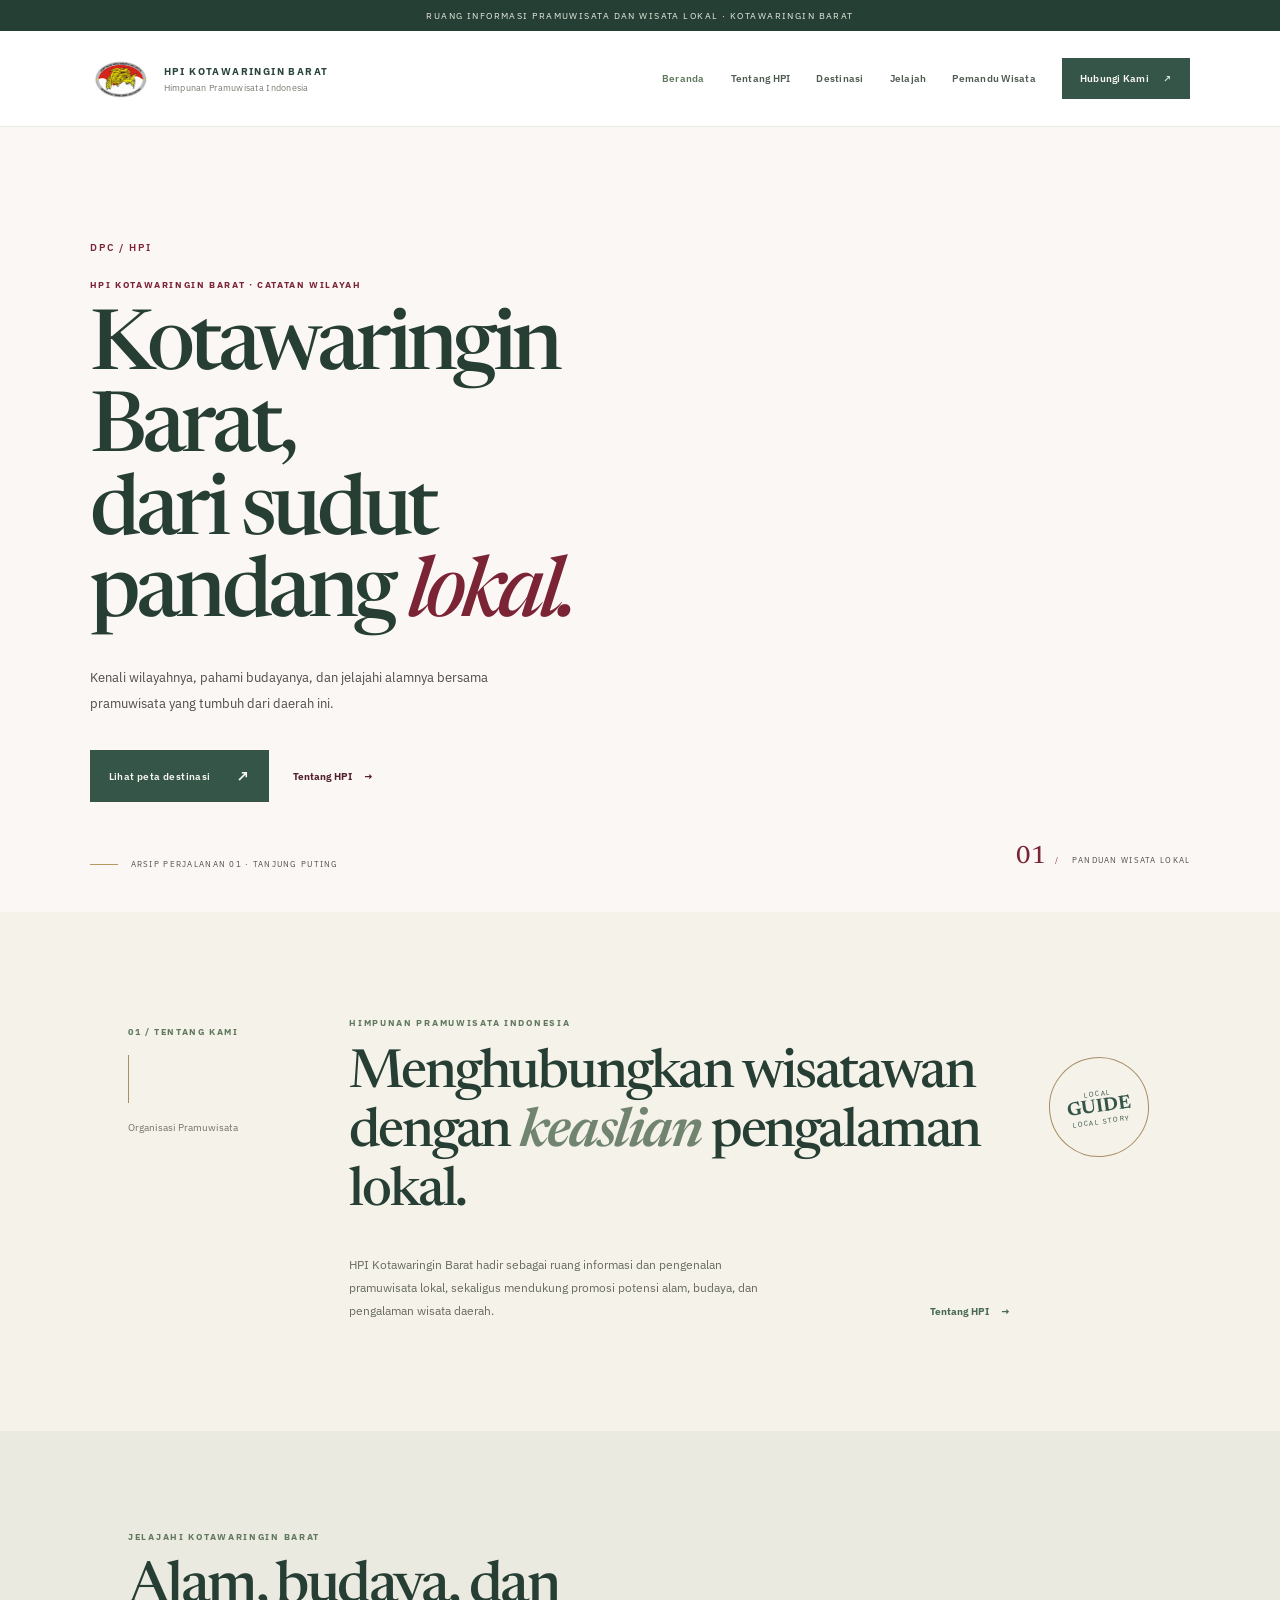
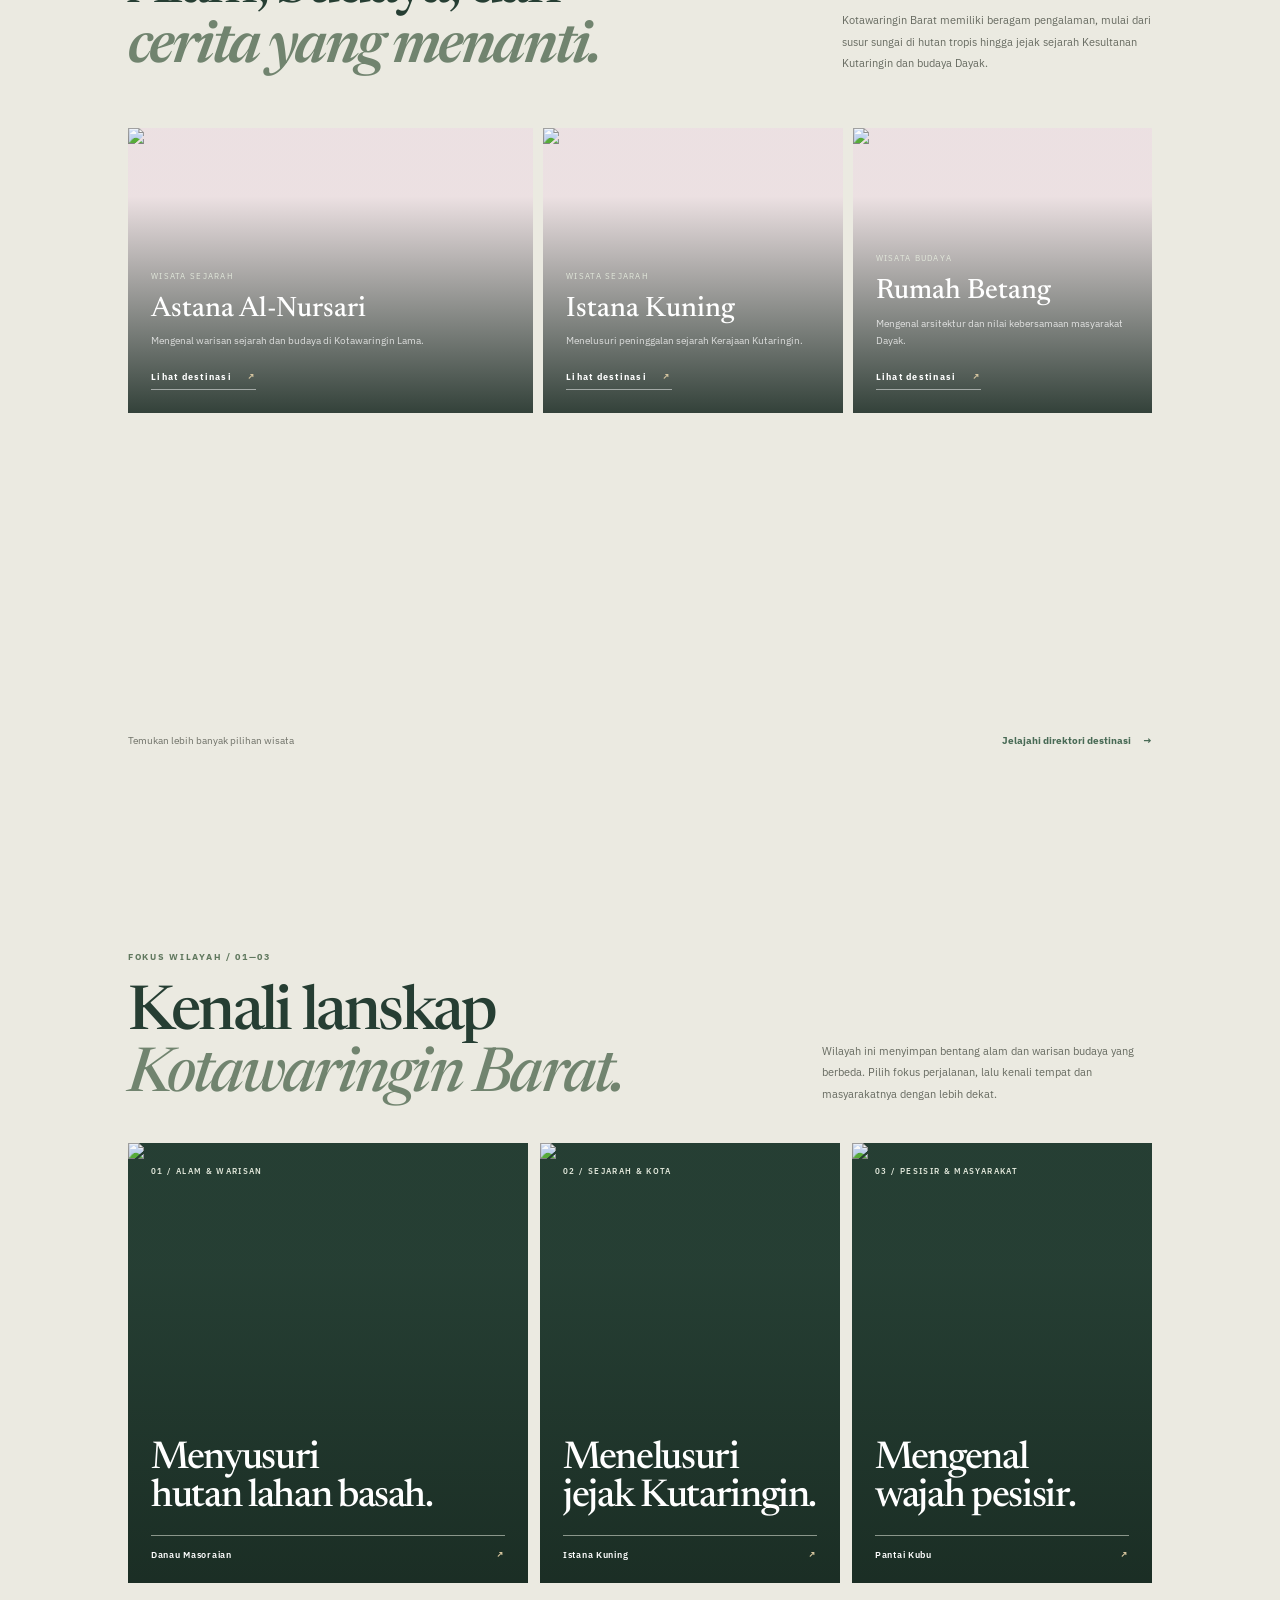
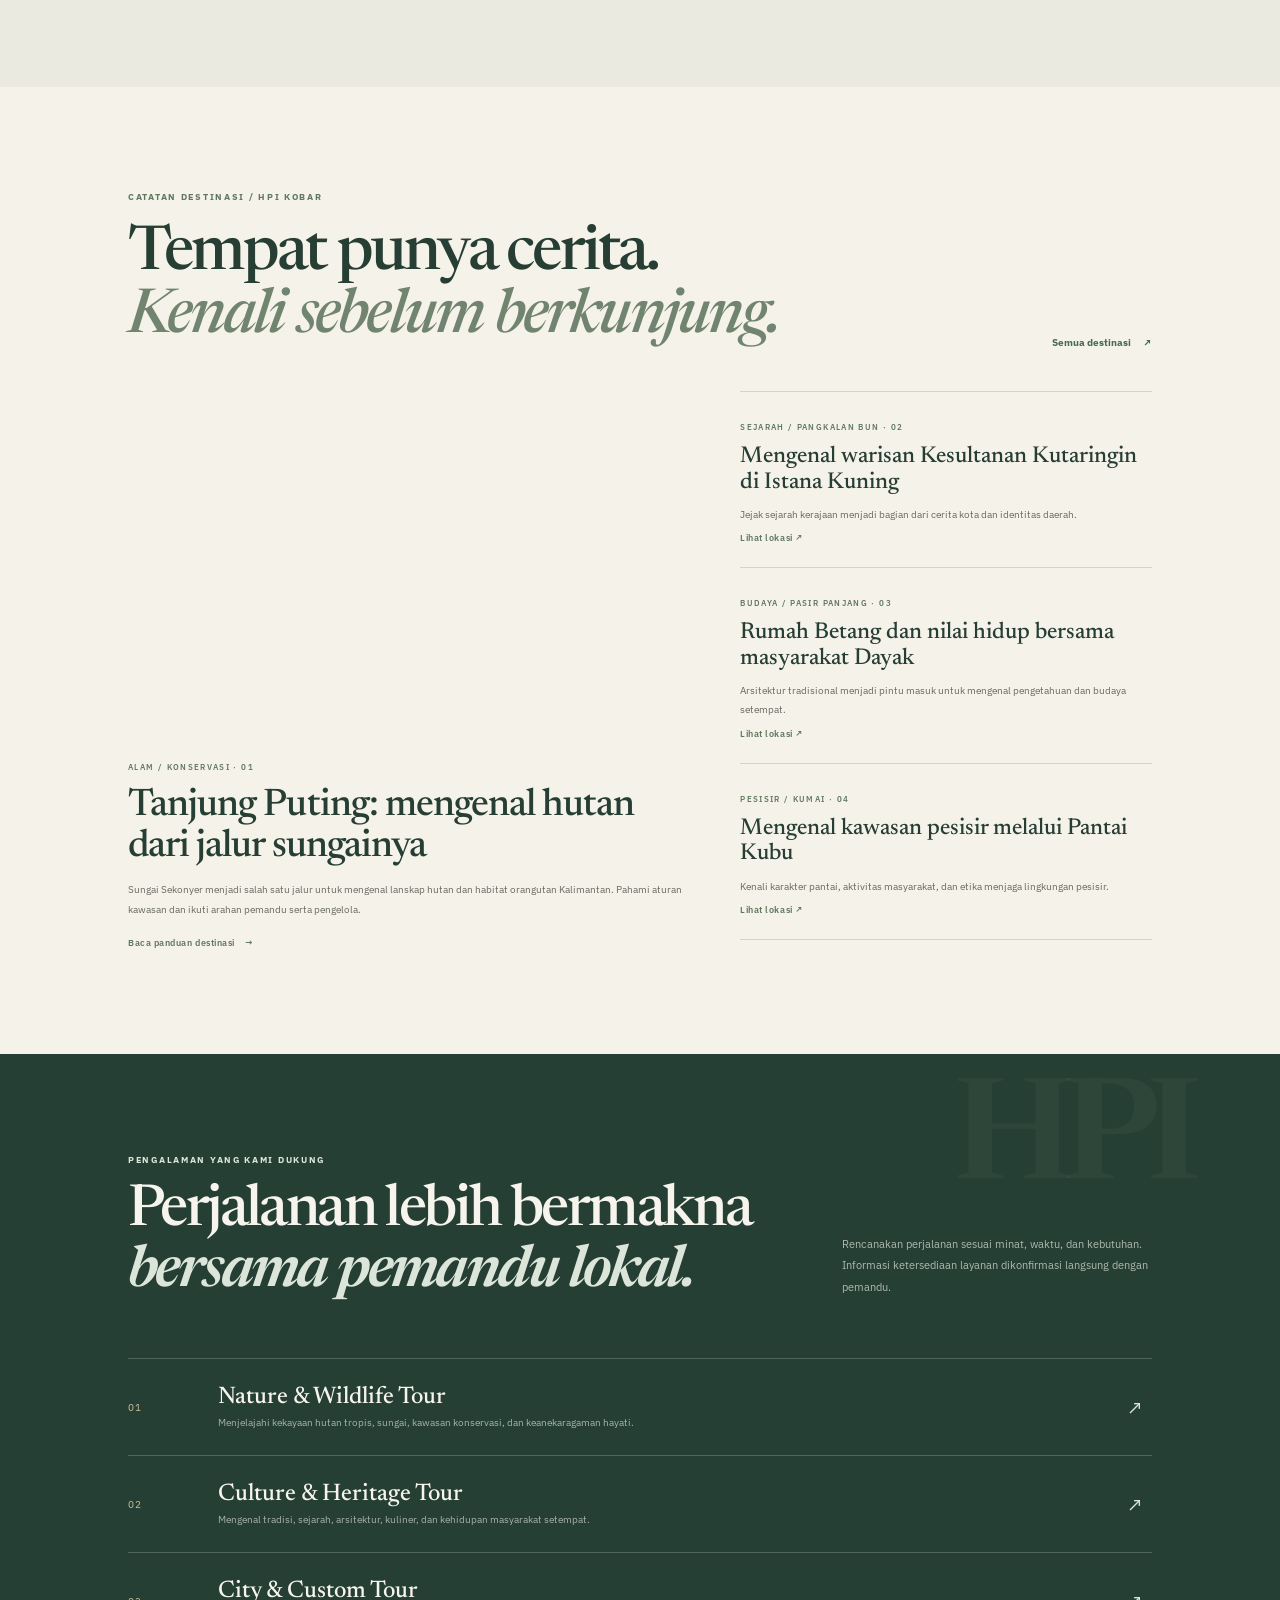
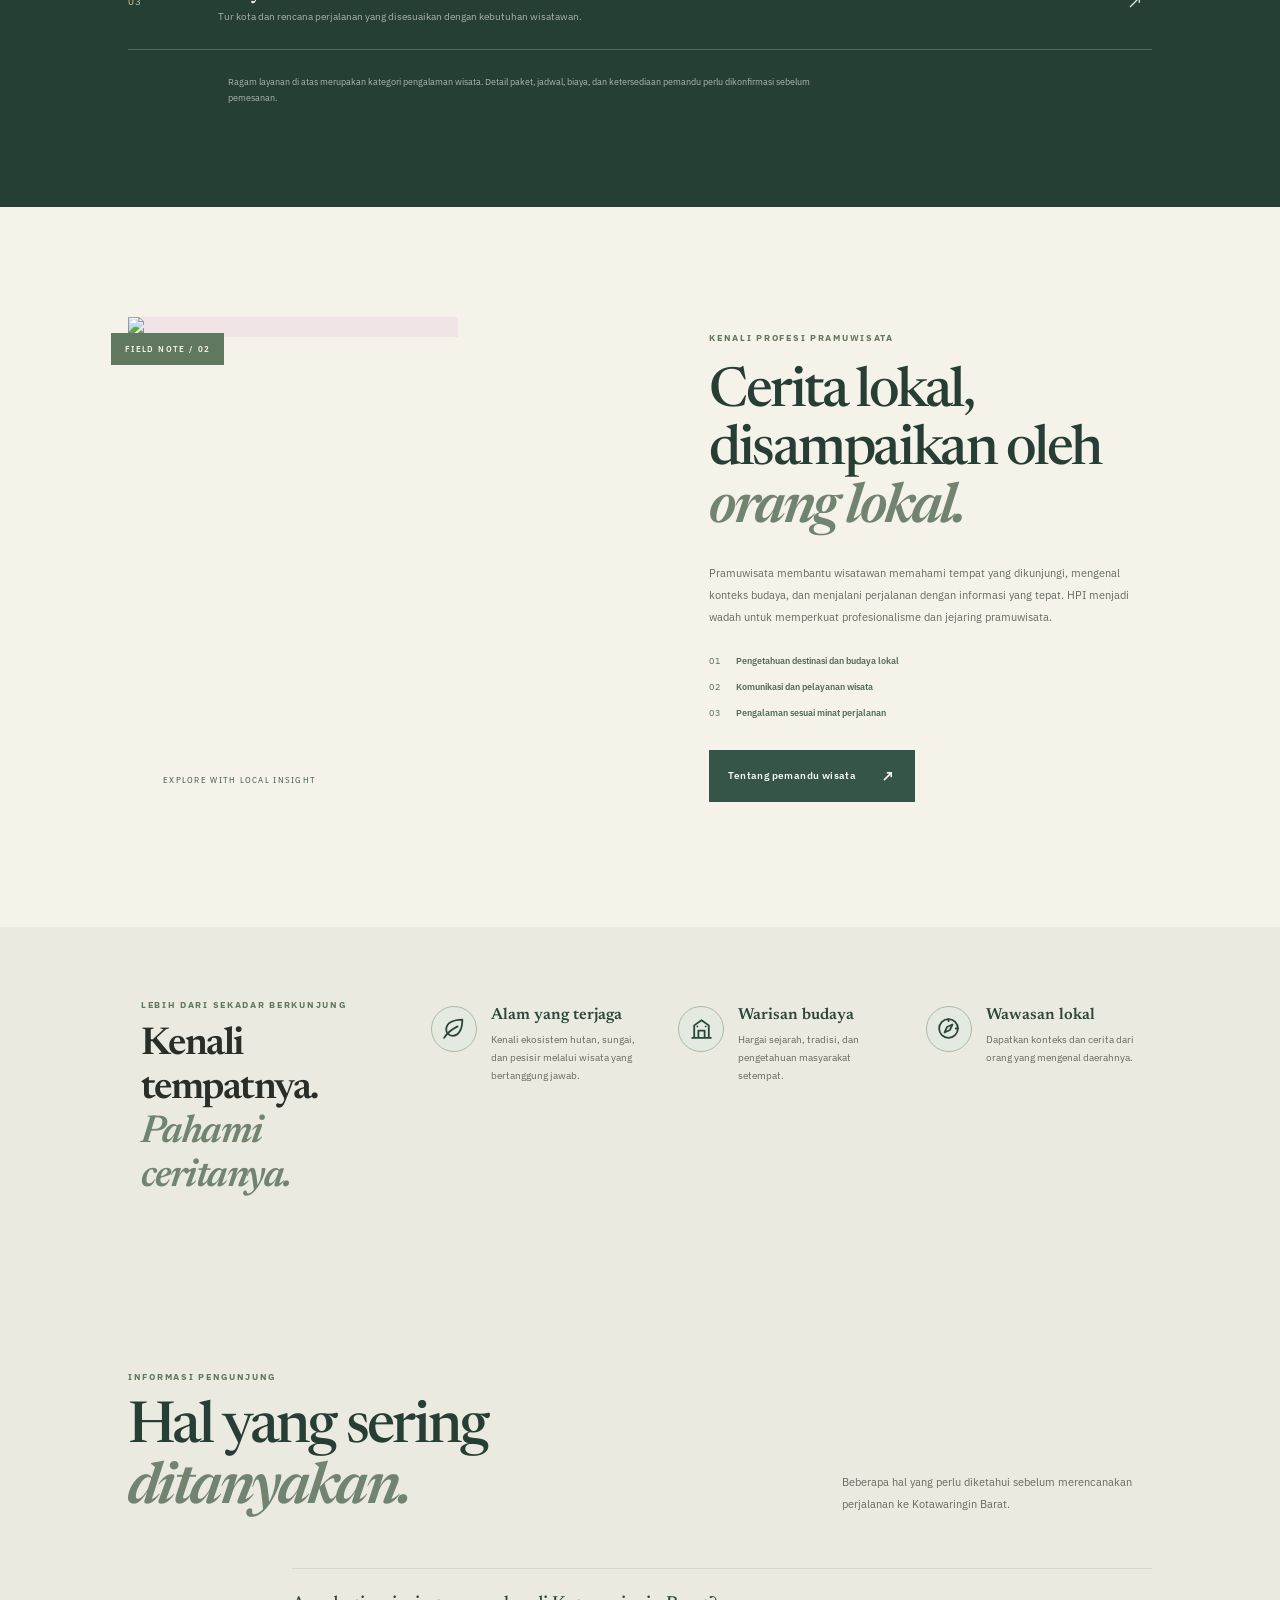
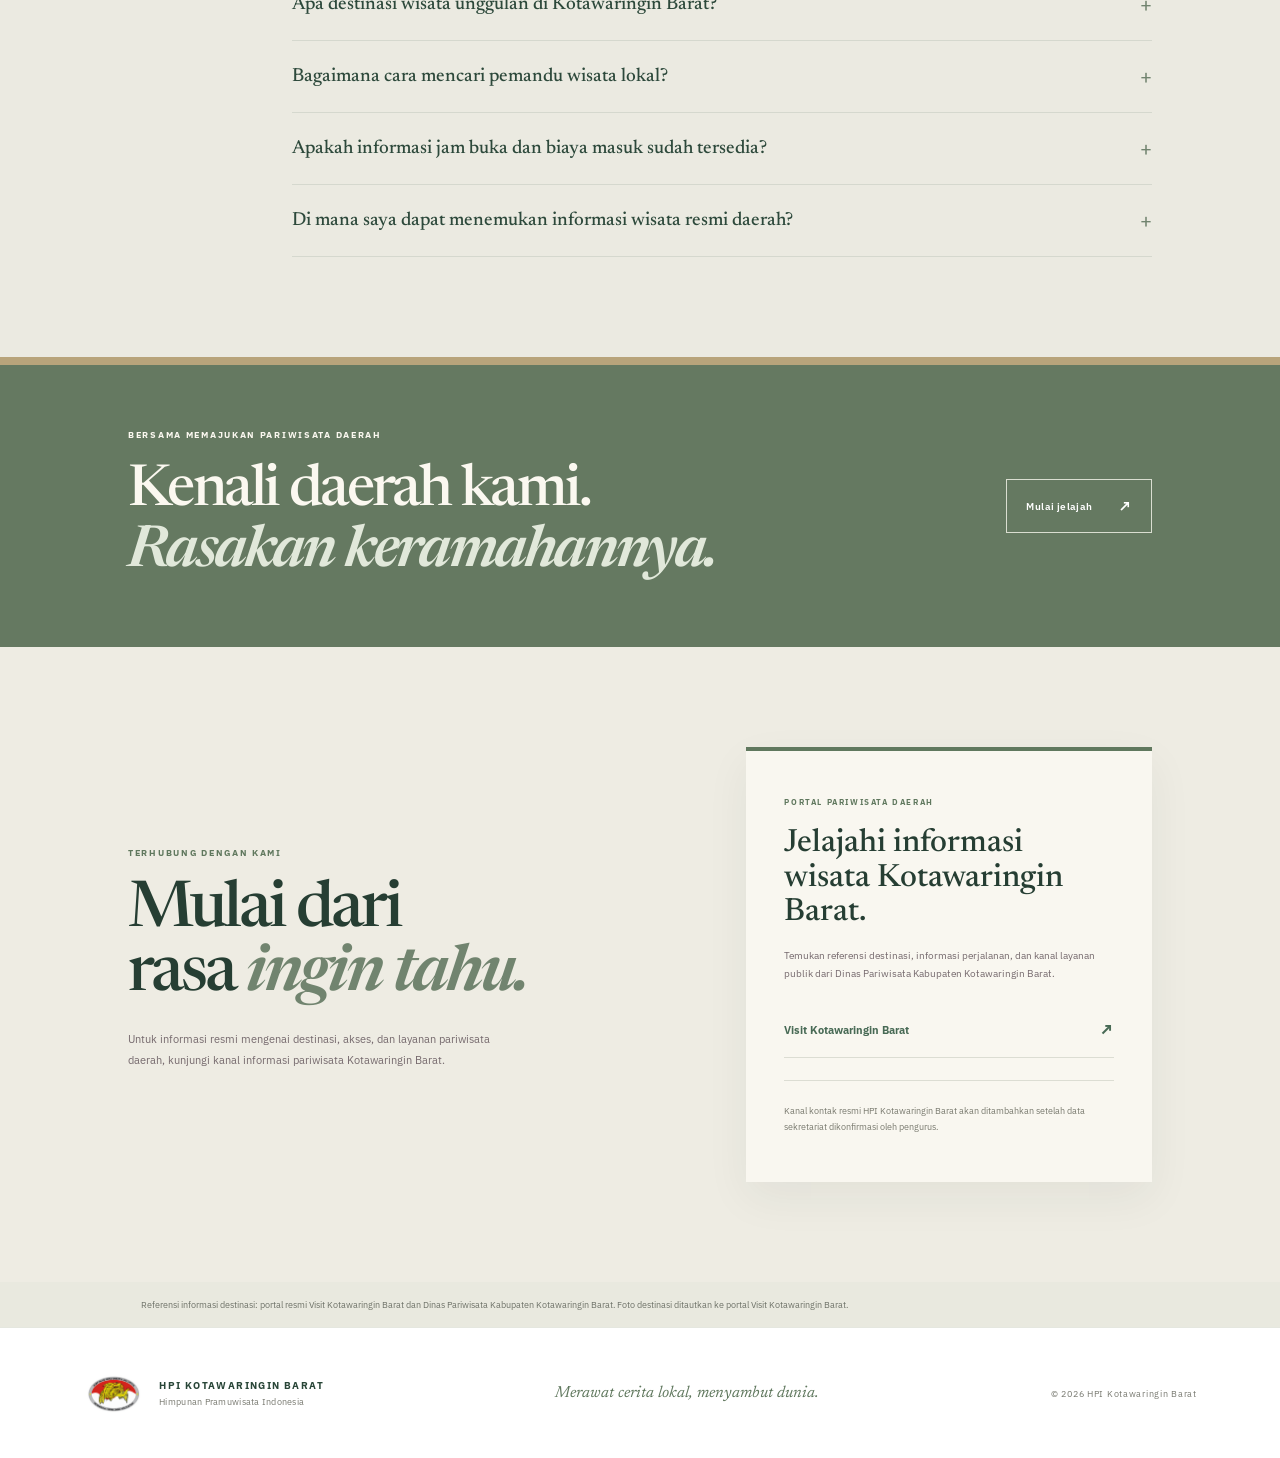
==== index.html @ 0ea509d6 "style: make contextual homepage icons visibly distinct" ====
<!doctype html>
<html lang="id">
<head>
  <meta charset="utf-8">
  <meta name="viewport" content="width=device-width, initial-scale=1">
  <meta name="theme-color" content="#8B202D">
  <meta name="description" content="HPI Kotawaringin Barat — informasi organisasi pramuwisata, layanan pemandu wisata lokal, dan inspirasi destinasi wisata Kalimantan Tengah.">
  <meta property="og:title" content="HPI Kotawaringin Barat | Jelajah Bersama Pemandu Lokal">
  <meta property="og:description" content="Kenali pramuwisata lokal dan jelajahi alam serta budaya Kotawaringin Barat, Kalimantan Tengah.">
  <meta property="og:type" content="website">
  <title>HPI Kotawaringin Barat | Jelajah Bersama Pemandu Lokal</title>
  <link rel="icon" type="image/svg+xml" href="assets/img/favicon.svg">
  <link rel="preconnect" href="https://fonts.googleapis.com">
  <link rel="preconnect" href="https://fonts.gstatic.com" crossorigin>
  <link rel="preconnect" href="https://web.visitkotawaringinbarat.id">
  <link href="https://fonts.googleapis.com/css2?family=IBM+Plex+Sans:wght@400;500;600;700&family=Newsreader:opsz,wght@6..72,400;6..72,500;6..72,600;6..72,700&display=swap" rel="stylesheet">
  <link rel="stylesheet" href="assets/css/style.css?v=20261126-experience-context-icons-21">
</head>
<body>
  <div class="announcement">Ruang informasi pramuwisata dan wisata lokal · Kotawaringin Barat</div>
  <header class="site-header">
    <a class="brand" href="index.html" aria-label="HPI Kotawaringin Barat, beranda">
      <img class="brand-logo" src="assets/images%20(20).jpeg" alt="Logo Himpunan Pramuwisata Indonesia" width="44" height="44"><span class="brand-copy"><strong>HPI KOTAWARINGIN BARAT</strong><small>Himpunan Pramuwisata Indonesia</small></span>
    </a>
    <button class="menu-toggle" aria-label="Buka menu" aria-expanded="false" aria-controls="main-navigation"><span></span><span></span><span></span></button>
    <nav class="main-nav" id="main-navigation" aria-label="Navigasi utama">
      <a class="active" href="index.html" aria-current="page">Beranda</a>
      <a href="tentang.html">Tentang HPI</a>
      <a href="destinasi.html">Destinasi</a>
      <a href="#fokus">Jelajah</a>
      <a href="pemandu.html">Pemandu Wisata</a>
      <a class="nav-contact" href="#kontak">Hubungi Kami <span>↗</span></a>
    </nav>
  </header>

  <main>
    <section class="hero" id="beranda">
      <div class="hero-content">
        <p class="eyebrow light">HPI KOTAWARINGIN BARAT · CATATAN WILAYAH</p>
        <h1>Kotawaringin Barat,<br>dari sudut pandang <em>lokal.</em></h1>
        <p class="hero-description">Kenali wilayahnya, pahami budayanya, dan jelajahi alamnya bersama pramuwisata yang tumbuh dari daerah ini.</p>
        <div class="hero-actions"><a class="button button-primary" href="destinasi.html">Lihat peta destinasi <span>↗</span></a><a class="text-link light-link" href="tentang.html">Tentang HPI <span>→</span></a></div>
      </div>
      <div class="hero-caption"><span class="caption-line"></span><span>ARSIP PERJALANAN 01 · TANJUNG PUTING</span></div>
      <div class="hero-index"><strong>01</strong><span>/</span> PANDUAN WISATA LOKAL</div>
    </section>

    <section class="intro section-wrap" id="tentang">
      <div class="intro-label"><span class="section-number">01 / TENTANG KAMI</span><span class="vertical-rule"></span><span class="muted">Organisasi Pramuwisata</span></div>
      <div class="intro-main">
        <p class="eyebrow">HIMPUNAN PRAMUWISATA INDONESIA</p>
        <h2>Menghubungkan wisatawan dengan <em>keaslian</em> pengalaman lokal.</h2>
        <div class="intro-bottom"><p>HPI Kotawaringin Barat hadir sebagai ruang informasi dan pengenalan pramuwisata lokal, sekaligus mendukung promosi potensi alam, budaya, dan pengalaman wisata daerah.</p><a class="text-link" href="tentang.html">Tentang HPI <span>→</span></a></div>
      </div>
      <div class="intro-stamp"><span>LOCAL</span><strong>GUIDE</strong><span>LOCAL STORY</span></div>
    </section>

    <section class="destinations section-pad" id="destinasi">
      <div class="section-heading">
        <div><p class="eyebrow">JELAJAHI KOTAWARINGIN BARAT</p><h2>Alam, budaya, dan<br><em>cerita yang menanti.</em></h2></div>
        <p class="heading-note">Kotawaringin Barat memiliki beragam pengalaman, mulai dari susur sungai di hutan tropis hingga jejak sejarah Kesultanan Kutaringin dan budaya Dayak.</p>
      </div>
      <div class="destination-grid">
        <article class="destination-card">
          <img src="https://web.visitkotawaringinbarat.id/wp-content/uploads/2021/02/al-nursari.jpeg" alt="Astana Al-Nursari di Kotawaringin Lama" loading="lazy">
          <div class="card-overlay"><span class="card-tag">WISATA SEJARAH</span><h3>Astana Al-Nursari</h3><p>Mengenal warisan sejarah dan budaya di Kotawaringin Lama.</p><a href="destinasi.html#astana-al-nursari">Lihat destinasi <span>↗</span></a></div>
        </article>
        <article class="destination-card">
          <img src="https://web.visitkotawaringinbarat.id/wp-content/uploads/2021/02/ISKUN.jpg" alt="Bangunan bersejarah Istana Kuning" loading="lazy">
          <div class="card-overlay"><span class="card-tag">WISATA SEJARAH</span><h3>Istana Kuning</h3><p>Menelusuri peninggalan sejarah Kerajaan Kutaringin.</p><a href="destinasi.html#istana-kuning">Lihat destinasi <span>↗</span></a></div>
        </article>
        <article class="destination-card">
          <img src="https://web.visitkotawaringinbarat.id/wp-content/uploads/2024/06/Kategori-City-Tour.png" alt="Arsitektur Rumah Betang Pasir Panjang" loading="lazy">
          <div class="card-overlay"><span class="card-tag">WISATA BUDAYA</span><h3>Rumah Betang</h3><p>Mengenal arsitektur dan nilai kebersamaan masyarakat Dayak.</p><a href="destinasi.html#rumah-betang">Lihat destinasi <span>↗</span></a></div>
        </article>
      </div>
      <div class="section-link-row"><span>Temukan lebih banyak pilihan wisata</span><a class="text-link" href="destinasi.html">Jelajahi direktori destinasi <span>→</span></a></div>
    </section>


    <section class="field-focus" id="fokus">
      <div class="field-focus-head"><div><p class="eyebrow">FOKUS WILAYAH / 01—03</p><h2>Kenali lanskap<br><em>Kotawaringin Barat.</em></h2></div><p>Wilayah ini menyimpan bentang alam dan warisan budaya yang berbeda. Pilih fokus perjalanan, lalu kenali tempat dan masyarakatnya dengan lebih dekat.</p></div>
      <div class="focus-grid">
        <a class="focus-panel" href="destinasi.html#danau-masoraian"><img src="https://asset.kompas.com/crops/inhua7LlugZuYqO99jvBbJkAdyg%3D/19x54%3A1000x708/1200x800/data/photo/2018/04/03/1797430606.jpg" alt="Perahu menyusuri Danau Masoraian di antara hutan lahan basah" loading="lazy"><span class="focus-index">01 / ALAM & WARISAN</span><span class="focus-title">Menyusuri<br>hutan lahan basah.</span><span class="focus-action">Danau Masoraian <b>↗</b></span></a>
        <a class="focus-panel" href="destinasi.html#istana-kuning"><img src="https://web.visitkotawaringinbarat.id/wp-content/uploads/2021/02/ISKUN.jpg" alt="Istana Kuning di Pangkalan Bun" loading="lazy"><span class="focus-index">02 / SEJARAH & KOTA</span><span class="focus-title">Menelusuri<br>jejak Kutaringin.</span><span class="focus-action">Istana Kuning <b>↗</b></span></a>
        <a class="focus-panel" href="destinasi.html#pantai-kubu"><img src="https://www.gotravelly.com/blog/wp-content/uploads/2021/12/pantai-kubu.jpg" alt="Kawasan pesisir Pantai Kubu" loading="lazy"><span class="focus-index">03 / PESISIR & MASYARAKAT</span><span class="focus-title">Mengenal<br>wajah pesisir.</span><span class="focus-action">Pantai Kubu <b>↗</b></span></a>
      </div>
    </section>
    <section class="field-stories" id="cerita">
      <div class="stories-heading"><div><p class="eyebrow">CATATAN DESTINASI / HPI KOBAR</p><h2>Tempat punya cerita.<br><em>Kenali sebelum berkunjung.</em></h2></div><a class="text-link" href="destinasi.html">Semua destinasi <span>↗</span></a></div>
      <div class="stories-layout">
        <article class="story-lead"><div class="story-photo story-photo-placeholder" aria-hidden="true"></div><div class="story-copy"><span class="story-meta">ALAM / KONSERVASI · 01</span><h3><a href="destinasi.html#tanjung-puting">Tanjung Puting: mengenal hutan dari jalur sungainya</a></h3><p>Sungai Sekonyer menjadi salah satu jalur untuk mengenal lanskap hutan dan habitat orangutan Kalimantan. Pahami aturan kawasan dan ikuti arahan pemandu serta pengelola.</p><a class="story-read" href="destinasi.html#tanjung-puting">Baca panduan destinasi <span>→</span></a></div></article>
        <div class="story-list">
          <article><span class="story-meta">SEJARAH / PANGKALAN BUN · 02</span><h3><a href="destinasi.html#istana-kuning">Mengenal warisan Kesultanan Kutaringin di Istana Kuning</a></h3><p>Jejak sejarah kerajaan menjadi bagian dari cerita kota dan identitas daerah.</p><a href="destinasi.html#istana-kuning">Lihat lokasi ↗</a></article>
          <article><span class="story-meta">BUDAYA / PASIR PANJANG · 03</span><h3><a href="destinasi.html#rumah-betang">Rumah Betang dan nilai hidup bersama masyarakat Dayak</a></h3><p>Arsitektur tradisional menjadi pintu masuk untuk mengenal pengetahuan dan budaya setempat.</p><a href="destinasi.html#rumah-betang">Lihat lokasi ↗</a></article>
          <article><span class="story-meta">PESISIR / KUMAI · 04</span><h3><a href="destinasi.html#pantai-kubu">Mengenal kawasan pesisir melalui Pantai Kubu</a></h3><p>Kenali karakter pantai, aktivitas masyarakat, dan etika menjaga lingkungan pesisir.</p><a href="destinasi.html#pantai-kubu">Lihat lokasi ↗</a></article>
        </div>
      </div>
    </section>

    <section class="services section-pad" id="layanan">
      <div class="section-heading light-heading"><div><p class="eyebrow light">PENGALAMAN YANG KAMI DUKUNG</p><h2>Perjalanan lebih bermakna<br><em>bersama pemandu lokal.</em></h2></div><p class="heading-note">Rencanakan perjalanan sesuai minat, waktu, dan kebutuhan. Informasi ketersediaan layanan dikonfirmasi langsung dengan pemandu.</p></div>
      <div class="service-list">
        <article><span class="service-no">01</span><div><h3>Nature & Wildlife Tour</h3><p>Menjelajahi kekayaan hutan tropis, sungai, kawasan konservasi, dan keanekaragaman hayati.</p></div><span class="service-arrow">↗</span></article>
        <article><span class="service-no">02</span><div><h3>Culture & Heritage Tour</h3><p>Mengenal tradisi, sejarah, arsitektur, kuliner, dan kehidupan masyarakat setempat.</p></div><span class="service-arrow">↗</span></article>
        <article><span class="service-no">03</span><div><h3>City & Custom Tour</h3><p>Tur kota dan rencana perjalanan yang disesuaikan dengan kebutuhan wisatawan.</p></div><span class="service-arrow">↗</span></article>
      </div>
      <p class="service-footnote">Ragam layanan di atas merupakan kategori pengalaman wisata. Detail paket, jadwal, biaya, dan ketersediaan pemandu perlu dikonfirmasi sebelum pemesanan.</p>
    </section>

    <section class="guide-section section-wrap" id="panduan">
      <div class="guide-image"><img src="https://web.visitkotawaringinbarat.id/wp-content/uploads/2021/02/ASTANA-MANGKUBUMI-by-Raymond-L.jpg" alt="Bangunan bersejarah di Kotawaringin Barat" loading="lazy"><span class="image-note">EXPLORE WITH LOCAL INSIGHT</span></div>
      <div class="guide-copy"><p class="eyebrow">KENALI PROFESI PRAMUWISATA</p><h2>Cerita lokal, disampaikan oleh <em>orang lokal.</em></h2><p>Pramuwisata membantu wisatawan memahami tempat yang dikunjungi, mengenal konteks budaya, dan menjalani perjalanan dengan informasi yang tepat. HPI menjadi wadah untuk memperkuat profesionalisme dan jejaring pramuwisata.</p><div class="guide-points"><span>01 <b>Pengetahuan destinasi dan budaya lokal</b></span><span>02 <b>Komunikasi dan pelayanan wisata</b></span><span>03 <b>Pengalaman sesuai minat perjalanan</b></span></div><a class="button button-dark" href="pemandu.html">Tentang pemandu wisata <span>↗</span></a></div>
    </section>

    <section class="experience-strip">
      <div class="experience-title"><p class="eyebrow">LEBIH DARI SEKADAR BERKUNJUNG</p><h2>Kenali tempatnya.<br><em>Pahami ceritanya.</em></h2></div>
      <div class="experience-item"><span class="experience-icon" aria-hidden="true"><svg viewBox="0 0 24 24" fill="none" stroke="currentColor" stroke-width="1.5" stroke-linecap="round" stroke-linejoin="round"><path d="M20.5 3.5C12 3.5 5 6.5 5 13a6 6 0 0 0 6 6c6.5 0 9.5-7 9.5-15.5Z"/><path d="M3 21c3-5 7-8 13-11"/></svg></span><div><strong>Alam yang terjaga</strong><p>Kenali ekosistem hutan, sungai, dan pesisir melalui wisata yang bertanggung jawab.</p></div></div>
      <div class="experience-item"><span class="experience-icon" aria-hidden="true"><svg viewBox="0 0 24 24" fill="none" stroke="currentColor" stroke-width="1.5" stroke-linecap="round" stroke-linejoin="round"><path d="M3 21h18M5 21V9l7-5 7 5v12M9 21v-7h6v7M8 10h.01M16 10h.01"/></svg></span><div><strong>Warisan budaya</strong><p>Hargai sejarah, tradisi, dan pengetahuan masyarakat setempat.</p></div></div>
      <div class="experience-item"><span class="experience-icon" aria-hidden="true"><svg viewBox="0 0 24 24" fill="none" stroke="currentColor" stroke-width="1.5" stroke-linecap="round" stroke-linejoin="round"><circle cx="12" cy="12" r="9"/><path d="m15.8 8.2-2.4 5.2-5.2 2.4 2.4-5.2 5.2-2.4Z"/><path d="M12 3v2M21 12h-2"/></svg></span><div><strong>Wawasan lokal</strong><p>Dapatkan konteks dan cerita dari orang yang mengenal daerahnya.</p></div></div>
    </section>

    <section class="faq-section section-pad" id="faq">
      <div class="section-heading"><div><p class="eyebrow">INFORMASI PENGUNJUNG</p><h2>Hal yang sering<br><em>ditanyakan.</em></h2></div><p class="heading-note">Beberapa hal yang perlu diketahui sebelum merencanakan perjalanan ke Kotawaringin Barat.</p></div>
      <div class="faq-list">
        <details><summary>Apa destinasi wisata unggulan di Kotawaringin Barat?<span>+</span></summary><p>Taman Nasional Tanjung Puting, Taman Wisata Alam Tanjung Keluang, Pantai Kubu, Istana Kuning, Rumah Betang Pasir Panjang, dan sejumlah destinasi alam maupun budaya lainnya termasuk dalam pilihan wisata daerah.</p></details>
        <details><summary>Bagaimana cara mencari pemandu wisata lokal?<span>+</span></summary><p>Gunakan halaman Pemandu Wisata untuk mengetahui informasi direktori. Data profil dan kontak anggota akan ditampilkan setelah diverifikasi oleh pengurus HPI Kotawaringin Barat.</p></details>
        <details><summary>Apakah informasi jam buka dan biaya masuk sudah tersedia?<span>+</span></summary><p>Jam kunjungan, tarif, akses, dan fasilitas dapat berubah mengikuti kebijakan pengelola. Pastikan memeriksa informasi terbaru melalui pengelola destinasi atau portal resmi pariwisata sebelum berangkat.</p></details>
        <details><summary>Di mana saya dapat menemukan informasi wisata resmi daerah?<span>+</span></summary><p>Portal Visit Kotawaringin Barat yang dikelola Dinas Pariwisata Kabupaten Kotawaringin Barat menyediakan informasi destinasi dan layanan wisata daerah.</p></details>
      </div>
    </section>

    <section class="join-banner">
      <div><p class="eyebrow light">BERSAMA MEMAJUKAN PARIWISATA DAERAH</p><h2>Kenali daerah kami.<br><em>Rasakan keramahannya.</em></h2></div>
      <a class="button button-outline" href="destinasi.html">Mulai jelajah <span>↗</span></a>
    </section>

    <section class="contact section-pad" id="kontak">
      <div class="contact-heading"><p class="eyebrow">TERHUBUNG DENGAN KAMI</p><h2>Mulai dari<br>rasa <em>ingin tahu.</em></h2><p>Untuk informasi resmi mengenai destinasi, akses, dan layanan pariwisata daerah, kunjungi kanal informasi pariwisata Kotawaringin Barat.</p></div>
      <div class="contact-panel"><span class="contact-kicker">PORTAL PARIWISATA DAERAH</span><h3>Jelajahi informasi<br>wisata Kotawaringin Barat.</h3><p>Temukan referensi destinasi, informasi perjalanan, dan kanal layanan publik dari Dinas Pariwisata Kabupaten Kotawaringin Barat.</p><a class="contact-email" href="https://web.visitkotawaringinbarat.id/" target="_blank" rel="noopener noreferrer">Visit Kotawaringin Barat <span>↗</span></a><div class="contact-divider"></div><p class="small-note">Kanal kontak resmi HPI Kotawaringin Barat akan ditambahkan setelah data sekretariat dikonfirmasi oleh pengurus.</p></div>
    </section>
    <p class="source-note">Referensi informasi destinasi: portal resmi Visit Kotawaringin Barat dan Dinas Pariwisata Kabupaten Kotawaringin Barat. Foto destinasi ditautkan ke portal Visit Kotawaringin Barat.</p>
  </main>

  <footer class="site-footer">
    <a class="brand footer-brand" href="index.html"><img class="footer-logo" src="assets/images%20(20).jpeg" alt="Logo Himpunan Pramuwisata Indonesia" width="62" height="62"><span class="brand-copy"><strong>HPI KOTAWARINGIN BARAT</strong><small>Himpunan Pramuwisata Indonesia</small></span></a>
    <p>Merawat cerita lokal, menyambut dunia.</p><span class="copyright">© <span id="year"></span> HPI Kotawaringin Barat</span>
  </footer>
  <script src="assets/js/main.js"></script>
</body>
</html>
---- assets/css/style.css ----
:root{--wine:#7B2435;--wine-light:#9B3B4D;--rose:#E8C5C0;--champagne:#B99762;--forest:#7B2435;--forest2:#9B3B4D;--lime:#E8C5C0;--cream:#FAF7F5;--ink:#2B2426;--muted:#82777A;--line:#E7DDE0;--serif:"Playfair Display",Georgia,serif;--sans:"DM Sans",Arial,sans-serif}*{box-sizing:border-box}html{scroll-behavior:smooth;scroll-padding-top:90px}body{margin:0;background:var(--cream);color:var(--ink);font-family:var(--sans);-webkit-font-smoothing:antialiased}a{color:inherit;text-decoration:none}.announcement{background:var(--forest);color:#F4E6E7;text-align:center;padding:9px 18px;font-size:10px;letter-spacing:.13em;text-transform:uppercase}.site-header{height:86px;padding:0 6.5%;display:flex;align-items:center;justify-content:space-between;background:var(--cream);position:sticky;top:0;z-index:20;border-bottom:1px solid rgba(18,59,50,.1)}.brand{display:flex;align-items:center;gap:12px}.brand-mark{width:44px;height:44px;border:1px solid var(--forest);display:grid;place-items:center;color:var(--forest);font-family:var(--serif);font-weight:800;font-size:17px;letter-spacing:-.08em}.brand-copy{display:flex;flex-direction:column;gap:4px}.brand-copy strong{font-size:10px;letter-spacing:.12em;color:var(--forest)}.brand-copy small{font-size:9px;color:var(--muted);letter-spacing:.04em}.main-nav{display:flex;align-items:center;gap:30px}.main-nav>a{font-size:11px;font-weight:600;color:#59454B;transition:.2s}.main-nav>a:hover{color:#a17b43}.main-nav .nav-contact{background:var(--forest);color:white;padding:14px 18px}.nav-contact span{padding-left:12px;color:var(--lime)}.menu-toggle{display:none}.hero{min-height:660px;height:min(760px,78vw);position:relative;background:#54212F url("/HPI-Kotawaringin-barat/assets/file_000000005d3c820780acd2ba43c7d582.png") center 48%/cover no-repeat;color:white;display:flex;align-items:center;padding:0 11%}.hero-shade{position:absolute;inset:0;background:linear-gradient(90deg,rgba(7,30,25,.84) 0%,rgba(9,37,30,.55) 48%,rgba(9,37,30,.08) 100%),linear-gradient(0deg,rgba(8,29,25,.35),transparent 40%)}.hero-content{position:relative;max-width:650px;margin-top:-12px}.eyebrow{font-size:9px;font-weight:700;letter-spacing:.2em;color:#8b754d;margin:0 0 22px}.eyebrow.light{color:#E8C5C0}.hero h1,.section-heading h2,.intro h2,.guide-copy h2,.contact h2,.join-banner h2{font-family:var(--serif);font-weight:600;letter-spacing:-.045em}.hero h1{font-size:clamp(54px,7vw,94px);line-height:1.04;margin:0 0 22px}.hero h1 em,.section-heading h2 em,.intro h2 em,.guide-copy h2 em,.contact h2 em,.join-banner h2 em{font-weight:600;color:#E8C5C0}.hero-description{font-size:14px;line-height:1.9;color:rgba(255,255,255,.8);max-width:470px}.hero-actions{display:flex;align-items:center;gap:30px;margin-top:35px}.button{display:inline-flex;align-items:center;gap:30px;padding:17px 21px;font-size:10px;font-weight:700;letter-spacing:.04em}.button-primary{background:var(--lime);color:var(--forest)}.button span{font-size:16px}.text-link{font-size:11px;font-weight:700;color:var(--forest)}.text-link span{padding-left:10px}.light-link{color:white}.hero-caption{position:absolute;bottom:35px;left:6.5%;font-size:9px;letter-spacing:.18em;display:flex;align-items:center;gap:13px;color:rgba(255,255,255,.8)}.caption-line{height:1px;width:35px;background:var(--lime)}.hero-index{position:absolute;right:6.5%;bottom:35px;font-size:8px;letter-spacing:.16em;color:rgba(255,255,255,.75)}.hero-index strong{font-size:18px;color:white;padding-right:9px}.hero-index span{padding-right:9px;color:var(--lime)}.section-wrap{padding-left:11%;padding-right:11%}.intro{padding-top:125px;padding-bottom:130px;display:grid;grid-template-columns:1fr 2.3fr .7fr;gap:40px;align-items:start}.intro-label{display:flex;flex-direction:column;align-items:flex-start;gap:18px;padding-top:9px}.section-number{font-size:9px;letter-spacing:.16em;font-weight:700;color:var(--forest)}.vertical-rule{height:48px;width:1px;background:#D8C5C9}.muted{font-size:10px;color:var(--muted)}.intro-main .eyebrow{margin-bottom:17px}.intro h2{font-size:clamp(36px,4.2vw,57px);line-height:1.16;margin:0;max-width:690px}.intro h2 em,.guide-copy h2 em,.contact h2 em{color:#9a8358}.intro-bottom{display:flex;align-items:flex-end;justify-content:space-between;gap:30px;margin-top:30px}.intro-bottom p{font-size:12px;line-height:1.9;color:#75696D;max-width:420px;margin:0}.intro-bottom .text-link{white-space:nowrap;padding-bottom:5px}.intro-stamp{width:100px;height:100px;border:1px solid #D8C5C9;border-radius:50%;display:flex;flex-direction:column;align-items:center;justify-content:center;color:var(--forest);transform:rotate(12deg);margin:40px auto 0}.intro-stamp span{font-size:7px;letter-spacing:.18em}.intro-stamp strong{font-family:var(--serif);font-size:19px}.section-pad{padding:105px 11%}.destinations{background:#F1E7E8}.section-heading{display:flex;align-items:flex-end;justify-content:space-between;gap:50px;margin-bottom:48px}.section-heading .eyebrow{margin-bottom:17px}.section-heading h2,.join-banner h2{font-size:clamp(38px,4.7vw,62px);line-height:1.12;margin:0}.section-heading h2 em{color:#9a8358}.heading-note{font-size:11px;line-height:1.9;color:#75696D;max-width:310px;margin:0 0 5px}.destination-grid{display:grid;grid-template-columns:1.35fr 1fr 1fr;grid-template-rows:270px 270px;gap:14px}.destination-card{position:relative;overflow:hidden;background:#6D2A3A;min-height:240px}.destination-large{grid-row:span 2}.destination-card img{width:100%;height:100%;object-fit:cover;position:absolute;inset:0;transition:transform .7s}.destination-card:hover img{transform:scale(1.06)}.destination-card:after{content:"";position:absolute;inset:0;background:linear-gradient(0deg,rgba(7,27,22,.88),rgba(7,27,22,.03) 78%)}.card-overlay{position:absolute;z-index:1;bottom:0;left:0;right:0;padding:26px;color:white}.card-tag{font-size:8px;letter-spacing:.18em;color:#E8C5C0}.card-overlay h3{font:600 27px/1.15 var(--serif);margin:12px 0 8px}.destination-large h3{font-size:39px}.card-overlay p{font-size:10px;line-height:1.7;color:rgba(255,255,255,.76);max-width:300px;margin:0 0 14px}.card-overlay a{font-size:9px;font-weight:700;letter-spacing:.1em;border-bottom:1px solid rgba(255,255,255,.5);padding-bottom:7px;display:inline-block}.card-overlay a span{padding-left:12px;color:var(--lime)}.content-note{font-size:9px;color:#82777A;margin-top:20px}.services{background:var(--forest);color:white}.light-heading{margin-bottom:55px}.light-heading h2 em{color:var(--lime)}.light-heading .heading-note{color:rgba(255,255,255,.62)}.service-list article{display:grid;grid-template-columns:80px 1fr 30px;gap:20px;align-items:center;border-top:1px solid rgba(255,255,255,.2);padding:27px 0}.service-list article:last-child{border-bottom:1px solid rgba(255,255,255,.2)}.service-no{font-size:10px;color:var(--lime);letter-spacing:.1em}.service-list h3{font:600 23px var(--serif);margin:0 0 7px}.service-list p{font-size:10px;color:rgba(255,255,255,.6);margin:0}.service-arrow{font-size:20px;color:var(--lime)}.guide-section{padding-top:125px;padding-bottom:125px;display:grid;grid-template-columns:1fr 1fr;gap:10%;align-items:center}.guide-image{height:520px;position:relative}.guide-image img{width:100%;height:100%;object-fit:cover}.image-note{position:absolute;bottom:20px;left:20px;background:var(--cream);padding:12px 15px;font-size:8px;letter-spacing:.16em;color:var(--forest)}.guide-copy h2{font-size:clamp(38px,4.4vw,57px);line-height:1.14;margin:0 0 22px}.guide-copy>p:not(.eyebrow){font-size:11px;line-height:2;color:#6e776f}.guide-points{display:flex;flex-direction:column;gap:15px;margin:27px 0 32px}.guide-points span{font-size:9px;color:#a18b62;letter-spacing:.08em}.guide-points b{font-weight:600;color:#425047;padding-left:12px;letter-spacing:0}.button-dark{background:var(--forest);color:white}.join-banner{padding:75px 11%;background:#9a8358;display:flex;justify-content:space-between;align-items:center;gap:30px;color:white}.join-banner .eyebrow{color:#f0e7d5}.join-banner h2{font-size:clamp(35px,4vw,53px)}.join-banner h2 em{color:#e3dfc8}.button-outline{border:1px solid rgba(255,255,255,.7);color:white;white-space:nowrap}.contact{display:grid;grid-template-columns:1fr .8fr;gap:12%;align-items:center;background:#F7EFF0}.contact-heading h2{font-size:clamp(48px,5.4vw,70px);line-height:1.08;margin:0 0 22px}.contact-heading>p:last-child{font-size:11px;line-height:1.9;color:#75696D;max-width:390px}.contact-panel{background:white;padding:42px 40px;box-shadow:0 18px 50px rgba(27,48,38,.06)}.contact-kicker{font-size:8px;letter-spacing:.2em;color:#9a8358;font-weight:700}.contact-panel h3{font:600 31px/1.2 var(--serif);margin:17px 0}.contact-panel>p{font-size:10px;line-height:1.8;color:#75696D}.contact-email{display:flex;justify-content:space-between;align-items:center;padding:16px 0;border-bottom:1px solid var(--line);font-size:11px;font-weight:700;color:var(--forest);margin-top:20px}.contact-email span{font-size:17px}.contact-divider{height:1px;background:var(--line);margin:22px 0}.contact-panel .small-note{font-size:9px;color:#9A8E92}.site-footer{background:#0d2e27;color:white;padding:35px 6.5%;display:flex;align-items:center;justify-content:space-between;gap:20px}.footer-brand .brand-mark{border-color:#E8C5C0;color:#E8C5C0}.footer-brand .brand-copy strong{color:white}.footer-brand .brand-copy small{color:rgba(255,255,255,.55)}.site-footer>p{font:italic 14px var(--serif);color:#E8C5C0}.copyright{font-size:9px;color:rgba(255,255,255,.55)}@media(max-width:900px){.main-nav{gap:16px}.main-nav>a{font-size:10px}.site-header{padding:0 4%}.section-wrap{padding-left:7%;padding-right:7%}.section-pad{padding-left:7%;padding-right:7%}.intro{grid-template-columns:.7fr 2.3fr}.intro-stamp{display:none}.destination-grid{grid-template-rows:230px 230px}.guide-section{gap:6%}.guide-image{height:440px}}@media(max-width:680px){.announcement{font-size:8px}.site-header{height:72px;padding:0 5%}.brand-mark{width:39px;height:39px}.brand-copy strong{font-size:8px}.brand-copy small{font-size:8px}.menu-toggle{display:flex;flex-direction:column;gap:5px;border:0;background:none;padding:10px}.menu-toggle span{width:23px;height:1px;background:var(--forest)}.main-nav{display:none;position:absolute;top:72px;left:0;right:0;background:var(--cream);padding:18px 6% 25px;box-shadow:0 15px 20px #7B243515;align-items:stretch;flex-direction:column;gap:0}.main-nav.open{display:flex}.main-nav>a{padding:13px 0;border-bottom:1px solid var(--line);font-size:12px}.main-nav .nav-contact{padding:14px;margin-top:12px;border:0}.hero{height:690px;min-height:0;background-position:58% center;padding:0 7%}.hero-shade{background:linear-gradient(90deg,rgba(7,30,25,.83),rgba(7,30,25,.35)),linear-gradient(0deg,rgba(8,29,25,.4),transparent)}.hero h1{font-size:58px}.hero-description{font-size:12px;max-width:390px}.hero-actions{align-items:flex-start;flex-direction:column;gap:20px}.hero-caption{left:7%;bottom:25px;font-size:7px}.hero-index{right:7%;bottom:25px;font-size:7px}.intro{padding-top:80px;padding-bottom:85px;display:block}.intro-label{margin-bottom:32px;display:flex;flex-direction:row;align-items:center}.vertical-rule{height:1px;width:30px}.intro h2{font-size:39px}.intro-bottom{display:block}.intro-bottom p{font-size:11px}.intro-bottom .text-link{display:inline-block;margin-top:20px}.section-pad{padding:78px 6%}.section-heading{display:block;margin-bottom:32px}.section-heading h2{font-size:43px}.heading-note{margin-top:20px}.destination-grid{grid-template-columns:1fr 1fr;grid-template-rows:350px 230px 230px;gap:9px}.destination-large{grid-column:span 2;grid-row:auto}.card-overlay{padding:17px}.destination-large h3{font-size:34px}.card-overlay h3{font-size:22px}.card-overlay p{font-size:9px}.service-list article{grid-template-columns:35px 1fr 20px;gap:12px;padding:22px 0}.service-list h3{font-size:19px}.service-list p{font-size:9px;line-height:1.6}.guide-section{padding-top:80px;padding-bottom:80px;display:flex;flex-direction:column;gap:38px;align-items:stretch}.guide-image{height:380px}.guide-copy h2{font-size:43px}.join-banner{padding:60px 7%;display:block}.join-banner h2{font-size:40px}.join-banner .button{margin-top:27px}.contact{display:block}.contact-heading h2{font-size:56px}.contact-panel{margin-top:35px;padding:30px 25px}.site-footer{padding:30px 6%;display:flex;flex-wrap:wrap}.site-footer>p{order:3;width:100%;margin:0}.copyright{font-size:8px}}@media(prefers-reduced-motion:reduce){html{scroll-behavior:auto}*,*:before,*:after{transition:none!important}}

/* Extended site pages and content blocks */
.main-nav a.active:not(.nav-contact){color:#9a8358}
.destination-card img,.guide-image img,.directory-image img,.about-photo img{background:#F0E4E6}
.destination-grid{grid-template-columns:1.25fr 1fr 1fr;grid-template-rows:280px 280px}
.destination-large{grid-row:span 2}
.section-link-row{display:flex;justify-content:space-between;align-items:center;gap:20px;padding-top:26px;font-size:10px;color:#75696D}
.service-footnote{font-size:9px;line-height:1.8;color:rgba(255,255,255,.53);margin:24px 0 0 100px;max-width:620px}
.experience-strip{background:#F0E4E6;padding:72px 11%;display:grid;grid-template-columns:1.2fr 1fr 1fr 1fr;gap:34px;align-items:start}
.experience-title .eyebrow{margin-bottom:13px}
.experience-title h2{font:600 clamp(29px,3vw,42px)/1.15 var(--serif);letter-spacing:-.04em;margin:0}
.experience-title h2 em{color:#9a8358}
.experience-item{display:flex;gap:14px;padding-top:7px}
.experience-icon{font-size:9px;color:#9a8358;border:1px solid #D8C5C9;border-radius:50%;width:29px;height:29px;display:grid;place-items:center;flex:none}
.experience-item strong{display:block;font:600 16px var(--serif);margin:1px 0 8px;color:var(--forest)}
.experience-item p{font-size:10px;line-height:1.8;color:#75696D;margin:0}
.faq-section{background:#f8f7f1}
.faq-list{max-width:860px;margin-left:auto}
.faq-list details{border-top:1px solid #E4D5D9;padding:0}
.faq-list details:last-child{border-bottom:1px solid #E4D5D9}
.faq-list summary{list-style:none;cursor:pointer;display:flex;justify-content:space-between;gap:20px;align-items:center;padding:22px 0;font:600 17px var(--serif);color:#54212F}
.faq-list summary::-webkit-details-marker{display:none}
.faq-list summary span{font:400 20px var(--sans);color:#9a8358;transition:transform .2s}
.faq-list details[open] summary span{transform:rotate(45deg)}
.faq-list details p{font-size:11px;line-height:1.9;color:#75696D;max-width:720px;margin:0 40px 22px 0}
.source-note{font-size:9px;line-height:1.7;color:#94878C;background:#F7EFF0;padding:15px 11%;margin:0}
.page-hero{min-height:500px;height:58vh;max-height:680px;position:relative;display:flex;align-items:center;padding:0 11%;color:#fff;background-size:cover;background-position:center}
.page-hero:before{content:"";position:absolute;inset:0;background:#54212F}
.destination-hero{background-image:radial-gradient(circle at 72% 28%,rgba(168,142,101,.2),transparent 32%),linear-gradient(135deg,#DCE5DA 0%,#AAB9A4 54%,#71846F 100%);background-position:center 42%}
.about-hero{background-image:url("https://web.visitkotawaringinbarat.id/wp-content/uploads/2021/02/ASTANA-MANGKUBUMI-by-Raymond-L.jpg");background-position:center 50%}
.guide-hero{background-image:url("https://web.visitkotawaringinbarat.id/wp-content/uploads/2021/02/Orangutan-Tanjung-Puting.jpg")}
.page-hero-shade{position:absolute;inset:0;background:linear-gradient(90deg,rgba(6,27,22,.85),rgba(6,27,22,.32))}
.page-hero-content{position:relative;max-width:680px}
.page-hero h1{font:600 clamp(48px,7vw,82px)/1.06 var(--serif);letter-spacing:-.05em;margin:0 0 20px}
.page-hero h1 em{color:#E8C5C0}
.page-hero-content>p:not(.eyebrow){font-size:13px;line-height:1.9;color:rgba(255,255,255,.8);max-width:520px}
.breadcrumb{display:flex;gap:12px;align-items:center;margin-top:30px;font-size:9px;letter-spacing:.1em;color:rgba(255,255,255,.72)}
.breadcrumb a{color:#F1D9DC}
.directory-section{background:#F7EFF0}
.directory-heading{display:flex;align-items:flex-end;justify-content:space-between;gap:40px;margin-bottom:34px}
.directory-heading h2{font:600 clamp(38px,4.5vw,58px)/1.13 var(--serif);letter-spacing:-.04em;margin:0}
.directory-heading h2 em{color:#9a8358}
.destination-tools{display:flex;justify-content:space-between;align-items:center;gap:20px;margin-bottom:27px}
.search-box{display:flex;align-items:center;gap:10px;padding:0 14px;height:44px;background:white;border:1px solid #E8DDE0;min-width:260px;max-width:340px;flex:1;color:#9a8358}
.search-box span{font-size:22px}
.search-box input{border:0;outline:0;background:transparent;width:100%;font:11px var(--sans);color:var(--ink)}
.filter-buttons{display:flex;gap:7px;flex-wrap:wrap}
.filter-button{padding:12px 16px;border:1px solid #E4D5D9;background:transparent;font:600 9px var(--sans);color:#59454B;cursor:pointer}
.filter-button.active,.filter-button:hover{background:var(--forest);border-color:var(--forest);color:white}
.directory-grid{display:grid;grid-template-columns:repeat(3,minmax(0,1fr));gap:18px}
.directory-card{background:white;box-shadow:0 12px 36px rgba(22,48,37,.045);min-width:0;display:flex;flex-direction:column}
.directory-image{height:250px;position:relative;overflow:hidden;background:#F0E4E6;display:block}
.directory-image img{width:100%;height:100%;object-fit:cover;transition:transform .6s}
.directory-image:hover img{transform:scale(1.04)}
.image-category{position:absolute;left:16px;bottom:15px;background:#E8C5C0;color:#54212F;padding:8px 10px;font-size:8px;font-weight:700;letter-spacing:.1em}
.directory-card-body{padding:23px 21px 20px;display:flex;flex-direction:column;flex:1}
.directory-meta{font-size:8px;color:#9a8358;font-weight:700;letter-spacing:.16em}
.directory-card h3{font:600 22px/1.2 var(--serif);color:#54212F;margin:11px 0 10px}
.directory-card p{font-size:10px;line-height:1.85;color:#69746b;margin:0 0 22px}
.directory-card-footer{display:flex;justify-content:space-between;gap:12px;margin-top:auto;border-top:1px solid #E8DDE0;padding-top:15px}
.directory-card-footer a{font-size:9px;color:var(--forest);font-weight:700}
.directory-card-footer a span{color:#9a8358;padding-left:4px}
.directory-notice{max-width:900px;margin:40px auto 0;padding:25px 28px;border-left:3px solid #9a8358;background:#F0E4E6}
.directory-notice strong{font:600 18px var(--serif);color:var(--forest)}
.directory-notice p{font-size:10px;line-height:1.9;color:#75696D}
.directory-notice a{font-size:9px;font-weight:700;color:var(--forest)}
.empty-state{text-align:center;padding:40px;color:#75696D;font-size:12px}
.about-intro{padding-top:110px;padding-bottom:115px;display:grid;grid-template-columns:.8fr 2fr;gap:50px}
.about-kicker{display:flex;flex-direction:column;align-items:flex-start;gap:17px;padding-top:8px}
.about-intro h2,.about-copy h2,.organization-note h2,.guide-intro h2,.directory-placeholder h2{font:600 clamp(37px,4.5vw,58px)/1.13 var(--serif);letter-spacing:-.045em;margin:0 0 24px}
.about-intro h2 em,.about-copy h2 em,.organization-note h2 em,.guide-intro h2 em,.directory-placeholder h2 em{color:#9a8358}
.about-lead{max-width:760px;font-size:12px;line-height:2;color:#75696D}
.values-section{background:var(--forest);color:white}
.values-grid{display:grid;grid-template-columns:repeat(3,1fr);gap:30px}
.values-grid article{border-top:1px solid rgba(255,255,255,.26);padding-top:20px}
.values-grid article>span{font-size:9px;color:var(--lime);letter-spacing:.15em}
.values-grid h3{font:600 24px var(--serif);margin:24px 0 9px}
.values-grid p{font-size:10px;line-height:1.9;color:rgba(255,255,255,.65);max-width:300px}
.about-two-col{padding-top:110px;padding-bottom:110px;display:grid;grid-template-columns:1fr 1fr;gap:10%;align-items:center}
.about-photo{height:500px;overflow:hidden}
.about-photo img{width:100%;height:100%;object-fit:cover}
.about-copy h2{font-size:clamp(40px,4.5vw,58px)}
.about-copy>p:not(.eyebrow){font-size:11px;line-height:1.95;color:#75696D}
.about-copy .button{margin-top:17px}
.organization-note{display:flex;justify-content:space-between;align-items:center;gap:50px;background:#F1E7E8}
.organization-note>div:first-child{max-width:660px}
.organization-note h2{margin-bottom:17px}
.organization-note p:not(.eyebrow){font-size:11px;line-height:1.95;color:#75696D}
.organization-seal{width:180px;height:180px;border:1px solid #D8C5C9;outline:1px solid #D8C5C9;outline-offset:7px;border-radius:50%;display:flex;flex-direction:column;align-items:center;justify-content:center;color:var(--forest);flex:none;text-align:center}
.organization-seal span{font:700 36px var(--serif)}
.organization-seal strong{font-size:9px;letter-spacing:.14em;line-height:1.7}
.organization-seal small{font-size:6px;letter-spacing:.18em;margin-top:9px}
.guide-intro{padding-top:100px;padding-bottom:90px;display:grid;grid-template-columns:1fr 1fr;gap:10%;align-items:end}
.guide-intro h2{margin:0}
.guide-intro>p{font-size:12px;line-height:2;color:#75696D;margin:0}
.guide-benefits{background:#F1E7E8}
.benefit-grid{display:grid;grid-template-columns:repeat(4,1fr);gap:26px}
.benefit-grid article{border-top:1px solid #D8C5C9;padding-top:20px}
.benefit-grid span{color:#9a8358;font-size:10px}
.benefit-grid h3{font:600 20px/1.25 var(--serif);margin:18px 0 9px;color:var(--forest)}
.benefit-grid p{font-size:10px;line-height:1.9;color:#75696D}
.directory-placeholder{padding-top:100px;padding-bottom:100px;display:grid;grid-template-columns:150px 1fr;gap:50px;align-items:center}
.placeholder-icon{width:130px;height:130px;border:1px solid #D8C5C9;border-radius:50%;display:grid;place-items:center;color:var(--forest);font:700 35px var(--serif);outline:1px solid #D8C5C9;outline-offset:6px}
.directory-placeholder h2{margin-bottom:17px}
.directory-placeholder>div:last-child>p:not(.eyebrow){font-size:11px;line-height:1.9;color:#75696D;max-width:760px}
.placeholder-tags{display:flex;gap:8px;flex-wrap:wrap;margin-top:20px}
.placeholder-tags span{font-size:8px;color:var(--forest);border:1px solid #E4D5D9;padding:8px 11px}
.guide-checklist{background:#F1E7E8}
.checklist{max-width:780px;margin-left:auto}
.checklist p{display:flex;gap:14px;align-items:flex-start;border-top:1px solid #E4D5D9;padding:17px 0;font-size:11px;line-height:1.7;color:#59454B}
.checklist p span{color:#9B3B4D;font-weight:700}
@media(max-width:900px){
 .experience-strip{padding:60px 7%;grid-template-columns:1fr 1fr;gap:28px}
 .directory-grid{grid-template-columns:repeat(2,minmax(0,1fr))}
 .directory-image{height:230px}
 .benefit-grid{grid-template-columns:repeat(2,1fr)}
 .destination-grid{grid-template-rows:235px 235px}
 .page-hero{padding:0 7%}
 .about-intro{padding-left:7%;padding-right:7%}
 .about-two-col{padding-left:7%;padding-right:7%}
 .directory-placeholder{padding-left:7%;padding-right:7%}
}
@media(max-width:680px){
 .destination-grid{grid-template-columns:1fr 1fr;grid-template-rows:340px 225px}
 .destination-large{grid-column:span 2;grid-row:auto}
 .section-link-row{align-items:flex-start;flex-direction:column;gap:12px}
 .service-footnote{margin-left:47px}
 .experience-strip{padding:55px 7%;grid-template-columns:1fr;gap:23px}
 .faq-list{margin:0}
 .faq-list summary{font-size:15px;padding:18px 0}
 .source-note{padding:14px 6%;font-size:8px}
 .page-hero{height:540px;min-height:0;padding:0 7%}
 .page-hero h1{font-size:52px}
 .page-hero-content>p:not(.eyebrow){font-size:11px}
 .directory-heading{display:block}
 .directory-heading h2{font-size:42px}
 .destination-tools{display:block}
 .search-box{max-width:none;width:100%;margin-bottom:12px}
 .filter-buttons{justify-content:flex-start}
 .filter-button{padding:11px 13px}
 .directory-grid{grid-template-columns:1fr;gap:15px}
 .directory-image{height:260px}
 .directory-card-body{padding:20px}
 .about-intro{padding:78px 7%;display:block}
 .about-kicker{flex-direction:row;align-items:center;margin-bottom:30px}
 .about-intro h2{font-size:41px}
 .values-grid{grid-template-columns:1fr;gap:20px}
 .values-grid article{padding-top:15px}
 .values-grid h3{margin:15px 0 7px}
 .about-two-col{padding:78px 7%;display:flex;flex-direction:column;gap:35px;align-items:stretch}
 .about-photo{height:360px}
 .about-copy h2{font-size:43px}
 .organization-note{padding:65px 7%;display:block}
 .organization-seal{margin:38px auto 10px;width:145px;height:145px}
 .guide-intro{padding:78px 7%;display:block}
 .guide-intro h2{font-size:42px;margin-bottom:22px}
 .benefit-grid{grid-template-columns:1fr;gap:18px}
 .benefit-grid h3{margin:12px 0 6px}
 .directory-placeholder{padding:75px 7%;display:block}
 .placeholder-icon{width:90px;height:90px;font-size:26px;margin:0 0 35px 7px}
 .directory-placeholder h2{font-size:40px}
 .checklist{margin:0}
}

/* Final polish */
.hero{background-image:radial-gradient(circle at 72% 28%,rgba(168,142,101,.2),transparent 32%),linear-gradient(135deg,#DCE5DA 0%,#AAB9A4 54%,#71846F 100%)}
.guide-hero{background-image:radial-gradient(circle at 72% 28%,rgba(168,142,101,.2),transparent 32%),linear-gradient(135deg,#DCE5DA 0%,#AAB9A4 54%,#71846F 100%)}
.directory-card[hidden]{display:none}
:focus-visible{outline:3px solid #E8C5C0;outline-offset:3px}
img{color:transparent}
@media print{.announcement,.site-header,.site-footer,.join-banner{display:none}.page-hero{height:auto;min-height:280px}}

/* Burgundy, rose and champagne visual refresh */
.site-header{border-bottom-color:rgba(123,36,53,.14)}
.button-primary{background:#E8C5C0;color:#54212F}
.nav-contact,.button-dark{background:#7B2435}
.announcement,.services,.site-footer{background:#54212F}
.card-tag,.service-no,.service-arrow{color:#F0D8D8}
.intro-stamp,.organization-seal{border-color:#C99FA8;color:#7B2435}
.filter-button.active,.filter-button:hover{background:#7B2435;border-color:#7B2435}
.image-category{background:#F1D9DC;color:#54212F}
.join-banner{background:#9B3B4D}
.button-outline{border-color:rgba(255,255,255,.72)}
.contact-email,.text-link{color:#7B2435}
:focus-visible{outline-color:#B99762}


/* HPI independent art direction — editorial field journal, not a generic tour template */
:root{
  --wine:#8B202D;
  --wine-light:#B13A43;
  --wine-dark:#421820;
  --rose:#E9D9D4;
  --champagne:#B58B53;
  --forest:#8B202D;
  --forest2:#B13A43;
  --lime:#E9D9D4;
  --cream:#F7F3EC;
  --ink:#262321;
  --muted:#77716B;
  --line:#DED5CA;
  --serif:"Newsreader",Georgia,serif;
  --sans:"IBM Plex Sans",Arial,sans-serif;
}
body{background:var(--cream);color:var(--ink);font-family:var(--sans)}
.announcement{background:var(--wine-dark);color:#F2E7E2;font-size:9px;letter-spacing:.16em;padding:10px 18px}
.site-header{background:rgba(247,243,236,.97);height:82px;border-bottom:1px solid #DED5CA;padding:0 7%;backdrop-filter:blur(12px)}
.brand-mark{background:var(--wine);border:0;color:#fff;width:46px;height:46px;font-family:var(--serif);font-size:20px;letter-spacing:-.1em}
.brand-copy strong{font-size:10px;letter-spacing:.14em;color:var(--wine-dark)}
.brand-copy small{font-family:var(--sans);font-size:9px;letter-spacing:.03em}
.main-nav{gap:26px}
.main-nav>a{font-size:10px;letter-spacing:.025em;color:#514A45}
.main-nav>a:hover,.main-nav a.active:not(.nav-contact){color:var(--wine)}
.main-nav .nav-contact{background:var(--wine);padding:14px 18px;color:white}
.nav-contact span{color:#E9D9D4}
.menu-toggle span{background:var(--wine)}
.hero{
  min-height:670px;height:auto;max-height:none;
  background:var(--cream)!important;color:var(--ink);
  display:block;padding:92px 7% 110px;overflow:hidden;
}
.hero-shade{display:none}
.hero:before{
  content:"";position:absolute;z-index:0;right:7%;top:58px;bottom:76px;width:43%;
  background-image:radial-gradient(circle at 72% 28%,rgba(168,142,101,.2),transparent 32%),linear-gradient(135deg,#DCE5DA 0%,#AAB9A4 54%,#71846F 100%);
  background-position:center;background-size:cover;
}
.hero:after{
  content:"KOBAR";position:absolute;z-index:0;right:3.8%;top:42%;writing-mode:vertical-rl;
  font:600 10px var(--sans);letter-spacing:.32em;color:rgba(139,32,45,.72);
}
.hero-content{z-index:2;max-width:570px;margin:22px 0 0;position:relative}
.hero-content:before{content:"DPC / HPI";display:block;color:var(--wine);font:600 10px var(--sans);letter-spacing:.2em;margin-bottom:25px}
.hero .eyebrow{color:var(--wine);font-size:9px;letter-spacing:.18em;margin-bottom:19px}
.hero h1{font:500 clamp(54px,6.5vw,88px)/.99 var(--serif);letter-spacing:-.055em;color:var(--wine-dark);margin:0 0 27px}
.hero h1 em{color:var(--wine);font-weight:500}
.hero-description{font:400 13px/1.95 var(--sans);color:#645C55;max-width:420px}
.hero-actions{gap:24px;margin-top:34px}
.button{padding:16px 19px;font:600 10px var(--sans);letter-spacing:.04em;gap:25px}
.button-primary{background:var(--wine);color:white}
.button-primary:hover,.nav-contact:hover{background:var(--wine-dark)}
.text-link{color:var(--wine);font-size:10px}
.light-link{color:var(--wine)}
.hero-caption{left:7%;bottom:43px;color:#655E57;font-size:8px;letter-spacing:.16em}
.caption-line{background:var(--wine);width:28px}
.hero-index{right:7%;bottom:42px;color:#6B625B;font-size:8px}
.hero-index strong{color:var(--wine);font:500 25px var(--serif)}
.hero-index span{color:var(--champagne)}
.section-wrap{padding-left:10%;padding-right:10%}
.section-pad{padding:100px 10%}
.intro{grid-template-columns:.7fr 2.5fr .4fr;gap:36px;padding-top:105px;padding-bottom:108px}
.section-number{color:var(--wine);font-family:var(--sans);letter-spacing:.18em}
.vertical-rule{background:var(--champagne)}
.intro h2{font:500 clamp(38px,4.2vw,58px)/1.1 var(--serif);color:var(--wine-dark);letter-spacing:-.04em}
.intro h2 em,.guide-copy h2 em,.contact h2 em{color:var(--wine)}
.intro-bottom p{font-size:12px;line-height:1.95;color:#70675F}
.intro-stamp{border:1px solid var(--champagne);color:var(--wine);transform:rotate(-8deg)}
.destinations{background:#EEE8DE}
.section-heading h2,.join-banner h2{font:500 clamp(39px,4.5vw,62px)/1.05 var(--serif);letter-spacing:-.045em;color:var(--wine-dark)}
.section-heading h2 em{color:var(--wine)}
.eyebrow{font-family:var(--sans);color:var(--wine);letter-spacing:.19em}
.heading-note{font-size:11px;line-height:1.95;color:#6D655D}
.destination-grid{grid-template-columns:1.15fr .85fr .85fr;grid-template-rows:285px 285px;gap:10px}
.destination-large{grid-row:span 2}
.destination-card{background:var(--wine-dark)}
.destination-card:after{background:linear-gradient(0deg,rgba(29,13,14,.83),rgba(29,13,14,.02) 76%)}
.card-overlay{padding:23px}
.card-tag{color:#E9D9D4;letter-spacing:.16em}
.card-overlay h3{font:500 28px/1.05 var(--serif)}
.destination-large h3{font-size:42px}
.card-overlay p{font-size:10px;line-height:1.75}
.card-overlay a{font-size:9px;letter-spacing:.14em}
.card-overlay a span{color:#D7B985}
.content-note{color:#786D63}
.section-link-row{color:#70675F}
.section-link-row .text-link{color:var(--wine)}
.services{background:var(--wine-dark);color:white;position:relative}
.services:before{content:"HPI";position:absolute;right:7%;top:35px;font:600 140px/.8 var(--serif);letter-spacing:-.08em;color:rgba(255,255,255,.045);pointer-events:none}
.light-heading h2{color:#fff}
.light-heading h2 em{color:#E9D9D4}
.light-heading .eyebrow{color:#D7B985}
.service-list article{border-top-color:rgba(255,255,255,.22);grid-template-columns:70px 1fr 25px;padding:26px 0}
.service-list h3{font:500 24px var(--serif)}
.service-no{color:#D7B985}
.service-arrow{color:#E9D9D4}
.service-footnote{color:rgba(255,255,255,.57);font-size:9px}
.guide-section{grid-template-columns:1.05fr .95fr;gap:9%;padding-top:110px;padding-bottom:110px}
.guide-image{height:500px}
.guide-image:after{content:"FIELD NOTE / 02";position:absolute;top:16px;left:-17px;background:var(--wine);color:white;padding:11px 14px;font:600 8px var(--sans);letter-spacing:.17em}
.image-note{background:var(--cream);color:var(--wine);font-size:8px}
.guide-copy h2{font:500 clamp(38px,4.3vw,57px)/1.06 var(--serif);color:var(--wine-dark)}
.guide-copy>p:not(.eyebrow){font-size:11px;line-height:2;color:#6C635B}
.guide-points span{color:var(--wine);font-size:9px}
.guide-points b{color:#3F3934}
.button-dark{background:var(--wine);color:#fff}
.join-banner{background:var(--wine);padding:64px 10%;border-top:8px solid var(--champagne)}
.join-banner h2{color:#fff}
.join-banner h2 em{color:#F0DCD7}
.join-banner .eyebrow{color:#F0DCD7}
.button-outline{border-color:#E9D9D4;color:white}
.contact{background:#F1ECE4;grid-template-columns:1.1fr .9fr}
.contact-heading h2{font:500 clamp(48px,5vw,70px)/.99 var(--serif);color:var(--wine-dark)}
.contact-panel{padding:38px;background:#fff;border-top:4px solid var(--wine);box-shadow:0 18px 45px rgba(48,25,24,.06)}
.contact-kicker{color:var(--wine)}
.contact-panel h3{font:500 32px/1.08 var(--serif);color:var(--wine-dark)}
.contact-email{color:var(--wine)}
.contact-divider{background:var(--line)}
.site-footer{background:#281C1C;padding:34px 7%;border-top:1px solid rgba(255,255,255,.12)}
.footer-brand .brand-mark{background:var(--wine);border:0;color:white}
.site-footer>p{font:italic 16px var(--serif);color:#E9D9D4}
.copyright{letter-spacing:.08em}

/* Secondary pages: archival/editorial instead of boxed landing-page template */
.page-hero{
  background:var(--wine-dark)!important;color:#fff;min-height:420px;height:auto;max-height:none;
  padding:74px 10% 72px;display:flex;align-items:center;overflow:hidden;
}
.page-hero:before{background:var(--wine-dark);opacity:.18}
.page-hero:after{content:"KOTAWARINGIN BARAT";position:absolute;right:5%;bottom:35px;color:rgba(255,255,255,.13);font:500 9px var(--sans);letter-spacing:.28em;writing-mode:vertical-rl}
.page-hero-shade{background:linear-gradient(90deg,rgba(45,14,19,.93),rgba(71,24,32,.66))}
.page-hero h1{font:500 clamp(48px,6vw,76px)/1.02 var(--serif);letter-spacing:-.05em}
.page-hero h1 em{color:#E9D9D4}
.page-hero-content>p:not(.eyebrow){font-size:12px;line-height:1.95}
.page-hero .eyebrow{color:#D7B985}
.breadcrumb a{color:#E9D9D4}
.directory-section{background:#F0EBE3}
.directory-heading h2,.about-intro h2,.about-copy h2,.organization-note h2,.guide-intro h2,.directory-placeholder h2{font:500 clamp(38px,4.5vw,60px)/1.05 var(--serif);color:var(--wine-dark)}
.directory-heading h2 em,.about-intro h2 em,.about-copy h2 em,.organization-note h2 em,.guide-intro h2 em,.directory-placeholder h2 em{color:var(--wine)}
.search-box{border:1px solid #D8CCBF;background:#FAF7F1;color:var(--wine)}
.search-box input{font-family:var(--sans)}
.filter-button{border-color:#CDBFB2;color:#5D514A;font-family:var(--sans)}
.filter-button.active,.filter-button:hover{background:var(--wine);border-color:var(--wine)}
.directory-grid{grid-template-columns:1fr;gap:0;border-top:1px solid #D2C6B9}
.directory-card{display:grid;grid-template-columns:minmax(260px,.82fr) 1.18fr;gap:0;background:transparent;box-shadow:none;border-bottom:1px solid #D2C6B9;min-height:280px}
.directory-card:nth-child(even){grid-template-columns:1.18fr minmax(260px,.82fr)}
.directory-card:nth-child(even) .directory-image{order:2}
.directory-card:nth-child(even) .directory-card-body{order:1;padding-left:0;padding-right:42px}
.directory-image{height:100%;min-height:280px}
.directory-card-body{padding:29px 10px 26px 42px}
.directory-meta{color:var(--wine);letter-spacing:.18em}
.directory-card h3{font:500 30px/1.05 var(--serif);color:var(--wine-dark);margin:13px 0}
.directory-card p{max-width:560px;font-size:11px;line-height:1.95;color:#6B625A}
.directory-card-footer{border-color:#DCD1C6}
.directory-card-footer a{color:var(--wine)}
.image-category{background:var(--wine);color:white}
.directory-notice{background:#E9E0D5;border-left-color:var(--wine)}
.directory-notice strong{color:var(--wine-dark);font:500 21px var(--serif)}
.directory-notice p,.directory-notice a{color:#655B53}
.about-intro{background:var(--cream)}
.about-kicker .section-number{color:var(--wine)}
.about-lead,.about-copy>p:not(.eyebrow),.organization-note p:not(.eyebrow),.guide-intro>p,.directory-placeholder>div:last-child>p:not(.eyebrow){color:#6B625A;font-size:11px;line-height:2}
.values-section,.guide-benefits{background:#3F1A21}
.values-grid h3,.benefit-grid h3{font:500 23px var(--serif)}
.values-grid article>span,.benefit-grid span{color:#D7B985}
.about-two-col{background:var(--cream)}
.organization-note{background:#EAE2D8}
.organization-seal{border-color:var(--champagne);outline-color:var(--champagne);color:var(--wine)}
.guide-intro{background:var(--cream)}
.guide-benefits{color:white}
.benefit-grid article{border-color:rgba(255,255,255,.25)}
.benefit-grid h3{color:#fff}
.benefit-grid p{color:rgba(255,255,255,.68)}
.placeholder-icon{border-color:var(--champagne);outline-color:var(--champagne);color:var(--wine)}
.placeholder-tags span{border-color:#D2C6B9;color:var(--wine)}
.guide-checklist{background:#EEE8DF}
.checklist p{border-color:#D8CCBF;color:#514840}
.checklist p span{color:var(--wine)}
.faq-section{background:var(--cream)}
.faq-list details{border-color:#D8CCBF}
.faq-list summary{color:var(--wine-dark);font:500 19px var(--serif)}
.faq-list summary span{color:var(--wine)}
.faq-list details p{color:#6B625A;font-size:11px}
.source-note{background:#EAE2D8;color:#776B61}
.not-found{background:var(--cream)}
.not-found h1{color:var(--wine-dark);font-family:var(--serif)}
.not-found h1 em{color:var(--wine)}
.not-found .button{background:var(--wine)}
@media(max-width:900px){
 .site-header{padding:0 5%}
 .hero{padding:78px 6% 100px;min-height:610px}
 .hero:before{right:6%;width:42%;top:65px;bottom:76px}
 .hero-content{max-width:52%}
 .hero h1{font-size:clamp(48px,6vw,67px)}
 .section-wrap,.section-pad{padding-left:7%;padding-right:7%}
 .destination-grid{grid-template-rows:240px 240px}
 .directory-card{grid-template-columns:.8fr 1.2fr}
 .directory-card:nth-child(even){grid-template-columns:1.2fr .8fr}
}
@media(max-width:680px){
 .site-header{height:72px}
 .brand-mark{width:39px;height:39px;font-size:18px}
 .main-nav{top:72px;background:var(--cream);border-bottom:1px solid var(--line)}
 .main-nav>a{color:#514A45;border-color:var(--line)}
 .main-nav .nav-contact{background:var(--wine)}
 .hero{padding:55px 7% 90px;min-height:0;display:flex;flex-direction:column;align-items:stretch}
 .hero:before{position:relative;display:block;order:0;right:auto;top:auto;bottom:auto;width:100%;height:270px;margin:0 0 30px;background-position:center}
 .hero:after{right:4%;top:170px;color:rgba(255,255,255,.85);z-index:1}
 .hero-content{order:1;max-width:none;margin:0}
 .hero-content:before{margin-bottom:15px}
 .hero .eyebrow{margin-bottom:14px}
 .hero h1{font-size:clamp(47px,12vw,62px);margin-bottom:16px}
 .hero-description{font-size:12px;max-width:100%}
 .hero-actions{margin-top:23px;gap:17px;flex-wrap:wrap}
 .hero-caption{left:7%;bottom:28px;font-size:7px}
 .hero-index{right:7%;bottom:25px;font-size:7px}
 .intro{padding-top:72px;padding-bottom:75px;display:block}
 .intro-label{margin-bottom:25px}
 .intro h2{font-size:41px}
 .intro-bottom p{font-size:11px}
 .intro-stamp{display:none}
 .section-pad{padding:72px 6%}
 .section-heading{display:block;margin-bottom:31px}
 .section-heading h2{font-size:42px}
 .heading-note{margin-top:17px}
 .destination-grid{grid-template-columns:1fr 1fr;grid-template-rows:320px 220px;gap:8px}
 .destination-large{grid-column:span 2;grid-row:auto}
 .destination-large h3{font-size:34px}
 .card-overlay{padding:15px}
 .card-overlay h3{font-size:22px}
 .service-list article{grid-template-columns:34px 1fr 18px;gap:11px;padding:20px 0}
 .service-list h3{font-size:20px}
 .service-footnote{margin:20px 0 0 45px}
 .services:before{font-size:90px;right:5%;top:25px}
 .guide-section{display:flex;flex-direction:column;gap:35px;padding-top:75px;padding-bottom:75px}
 .guide-image{height:330px}
 .guide-copy h2{font-size:43px}
 .join-banner{padding:55px 7%;display:block}
 .join-banner h2{font-size:39px}
 .join-banner .button{margin-top:22px}
 .contact{display:block}
 .contact-heading h2{font-size:54px}
 .contact-panel{margin-top:28px;padding:28px 23px}
 .site-footer{padding:28px 6%;display:flex;flex-wrap:wrap}
 .site-footer>p{order:3;width:100%;margin:0}
 .page-hero{min-height:0;height:auto;padding:64px 7%;display:block}
 .page-hero h1{font-size:49px}
 .page-hero:after{right:3%;bottom:16px;font-size:7px}
 .directory-heading{display:block}
 .directory-heading h2{font-size:42px}
 .destination-tools{display:block}
 .search-box{max-width:none;width:100%;margin-bottom:12px}
 .filter-buttons{justify-content:flex-start}
 .directory-grid{display:block}
 .directory-card,.directory-card:nth-child(even){display:flex;flex-direction:column;min-height:0}
 .directory-image{height:225px;min-height:0}
 .directory-card:nth-child(even) .directory-image{order:0}
 .directory-card-body,.directory-card:nth-child(even) .directory-card-body{order:1;padding:21px 2px 23px}
 .directory-card h3{font-size:26px}
 .about-intro{padding:72px 7%;display:block}
 .about-kicker{flex-direction:row;align-items:center;margin-bottom:25px}
 .about-intro h2,.about-copy h2,.guide-intro h2{font-size:42px}
 .values-grid{grid-template-columns:1fr;gap:19px}
 .about-two-col{padding:72px 7%;display:flex;flex-direction:column;gap:30px}
 .about-photo{height:330px}
 .organization-note{padding:65px 7%;display:block}
 .organization-seal{margin:35px auto 10px;width:145px;height:145px}
 .guide-intro{padding:72px 7%;display:block}
 .guide-intro>p{margin-top:18px}
 .benefit-grid{grid-template-columns:1fr;gap:17px}
 .directory-placeholder{padding:70px 7%;display:block}
 .placeholder-icon{width:90px;height:90px;font-size:26px;margin:0 0 32px 7px}
 .directory-placeholder h2{font-size:39px}
 .guide-checklist{padding:70px 7%}
 .faq-list summary{font-size:16px}
 .experience-strip{padding:55px 7%;grid-template-columns:1fr;gap:20px}
}

/* Photo treatment on inner-page mastheads */
.page-hero:before{display:none}
.destination-hero{background-image:linear-gradient(125deg,rgba(33,58,48,.98),rgba(53,85,72,.88)),radial-gradient(circle at 78% 28%,rgba(168,142,101,.22),transparent 34%)!important;background-position:center 42%;background-size:cover}
.about-hero{background-image:linear-gradient(90deg,rgba(48,17,23,.9),rgba(48,17,23,.45)),url("https://web.visitkotawaringinbarat.id/wp-content/uploads/2021/02/ASTANA-MANGKUBUMI-by-Raymond-L.jpg")!important;background-position:center 50%;background-size:cover}
.guide-hero{background-image:linear-gradient(125deg,rgba(33,58,48,.98),rgba(53,85,72,.88)),radial-gradient(circle at 78% 28%,rgba(168,142,101,.22),transparent 34%)!important;background-position:center;background-size:cover}

/* Greenpeace reference translated into HPI's own regional editorial storytelling */
.field-focus{padding:104px 10%;background:#F7F3EC}
.field-focus-head,.stories-heading{display:flex;align-items:flex-end;justify-content:space-between;gap:40px;margin-bottom:34px}
.field-focus-head h2,.stories-heading h2{font:500 clamp(40px,4.8vw,64px)/1.02 var(--serif);letter-spacing:-.045em;color:var(--wine-dark);margin:0}
.field-focus-head h2 em,.stories-heading h2 em{color:var(--wine)}
.field-focus-head>p{max-width:330px;font:400 11px/1.95 var(--sans);color:#6B625A;margin:0 0 4px}
.focus-grid{display:grid;grid-template-columns:1.2fr .9fr .9fr;gap:12px}
.focus-panel{height:440px;position:relative;overflow:hidden;background:#3f1a21;color:white;display:flex;flex-direction:column;justify-content:space-between;padding:23px}
.focus-panel:after{content:"";position:absolute;inset:0;background:linear-gradient(0deg,rgba(24,12,14,.82),rgba(24,12,14,.05) 72%)}
.focus-panel img{position:absolute;inset:0;width:100%;height:100%;object-fit:cover;transition:transform .7s}
.focus-panel:hover img{transform:scale(1.045)}
.focus-index,.focus-title,.focus-action{position:relative;z-index:1}
.focus-index{font:600 8px var(--sans);letter-spacing:.17em;color:#F1D9DC}
.focus-title{font:500 clamp(28px,3vw,42px)/.99 var(--serif);letter-spacing:-.035em;margin-top:auto;margin-bottom:19px}
.focus-action{border-top:1px solid rgba(255,255,255,.4);padding-top:13px;font:600 9px var(--sans);letter-spacing:.08em;display:flex;justify-content:space-between}
.focus-action b{color:#E7C99C}
.field-stories{padding:104px 10%;background:#EDE6DC}
.stories-heading{margin-bottom:42px}
.stories-layout{display:grid;grid-template-columns:1.15fr .85fr;gap:55px}
.story-photo{display:block;height:340px;overflow:hidden;background:#d7c9bd}
.story-photo img{width:100%;height:100%;object-fit:cover;transition:transform .6s}
.story-photo:hover img{transform:scale(1.03)}
.story-copy{padding:23px 0 0;max-width:650px}
.story-meta{font:600 8px var(--sans);letter-spacing:.17em;color:var(--wine)}
.story-copy h3{font:500 clamp(27px,3vw,38px)/1.08 var(--serif);letter-spacing:-.025em;color:var(--wine-dark);margin:12px 0}
.story-copy h3 a:hover,.story-list h3 a:hover{color:var(--wine)}
.story-copy p,.story-list p{font:400 10px/1.95 var(--sans);color:#6B625A}
.story-read,.story-list article>a{display:inline-block;margin-top:8px;color:var(--wine);font:600 9px var(--sans);letter-spacing:.06em}
.story-read span{padding-left:8px}
.story-list{border-top:1px solid #CFC2B5}
.story-list article{padding:22px 0;border-bottom:1px solid #CFC2B5}
.story-list h3{font:500 23px/1.1 var(--serif);color:var(--wine-dark);margin:10px 0}
.story-list p{margin:0}
@media(max-width:900px){.field-focus,.field-stories{padding:78px 7%}.focus-grid{grid-template-columns:1fr 1fr}.focus-panel:first-child{grid-column:span 2;height:360px}.focus-panel:not(:first-child){height:310px}.stories-layout{gap:30px}}
@media(max-width:680px){.field-focus,.field-stories{padding:70px 6%}.field-focus-head,.stories-heading{display:block}.field-focus-head h2,.stories-heading h2{font-size:43px}.field-focus-head>p{margin-top:17px}.focus-grid{grid-template-columns:1fr}.focus-panel:first-child,.focus-panel:not(:first-child){grid-column:auto;height:340px}.stories-heading .text-link{display:inline-block;margin-top:18px}.stories-layout{grid-template-columns:1fr;gap:25px}.story-photo{height:250px}.story-copy h3{font-size:30px}.story-list h3{font-size:22px}}


/* Mobile refinement — responsive layout, touch navigation, and readable rhythm */
@media (max-width: 1000px) {
  html { scroll-padding-top: 82px; }
  .site-header {
    height: 74px;
    padding-inline: 5%;
  }
  .menu-toggle {
    display: flex;
    align-items: center;
    justify-content: center;
    gap: 5px;
    width: 46px;
    height: 46px;
    padding: 10px;
    border: 1px solid var(--line);
    background: transparent;
    border-radius: 2px;
    cursor: pointer;
  }
  .menu-toggle span {
    width: 20px;
    height: 2px;
    border-radius: 2px;
    background: var(--wine);
    transition: transform .2s ease, opacity .2s ease;
  }
  .main-nav {
    display: none;
    position: fixed;
    inset: 74px 0 0;
    z-index: 25;
    max-height: calc(100dvh - 74px);
    overflow-y: auto;
    overscroll-behavior: contain;
    padding: 12px 5% calc(24px + env(safe-area-inset-bottom));
    background: linear-gradient(
      180deg,
      var(--cream) 0,
      var(--cream) 425px,
      rgba(34, 22, 24, .58) 425px,
      rgba(34, 22, 24, .58) 100%
    );
    align-items: stretch;
    flex-direction: column;
    gap: 0;
  }
  .main-nav.open { display: flex; }
  .main-nav > a {
    display: flex;
    align-items: center;
    justify-content: space-between;
    min-height: 52px;
    padding: 12px 2px;
    border-bottom: 1px solid var(--line);
    color: #514A45;
    font-size: 13px;
    letter-spacing: .01em;
  }
  .main-nav > a.active:not(.nav-contact) {
    color: var(--wine);
  }
  .main-nav .nav-contact {
    min-height: 52px;
    margin-top: 14px;
    padding: 14px 17px;
    background: var(--wine);
    color: #fff;
    border: 0;
  }
  .menu-toggle[aria-expanded="true"] span:first-child {
    transform: translateY(3.5px) rotate(45deg);
  }
  .menu-toggle[aria-expanded="true"] span:nth-child(2) { opacity: 0; }
  .menu-toggle[aria-expanded="true"] span:last-child {
    transform: translateY(-3.5px) rotate(-45deg);
  }
  body.menu-open { overflow: hidden; }
}

@media (max-width: 900px) {
  html { scroll-padding-top: 78px; }
  body { overflow-x: hidden; }
  .announcement {
    padding: 8px 12px;
    font-size: 8px;
    line-height: 1.45;
    letter-spacing: .11em;
  }
  .site-header {
    height: 70px;
    padding: 0 5%;
  }
  .brand { gap: 9px; min-width: 0; }
  .brand-mark {
    width: 40px;
    height: 40px;
    flex: 0 0 40px;
    font-size: 18px;
  }
  .brand-copy { min-width: 0; gap: 3px; }
  .brand-copy strong {
    font-size: 9px;
    line-height: 1.2;
    letter-spacing: .09em;
    white-space: nowrap;
  }
  .brand-copy small {
    font-size: 8px;
    line-height: 1.2;
    letter-spacing: 0;
  }
  .menu-toggle { width: 44px; height: 44px; flex: 0 0 44px; }
  .main-nav {
    inset: 70px 0 0;
    max-height: calc(100dvh - 70px);
    padding-inline: 6%;
    background: linear-gradient(
      180deg,
      var(--cream) 0,
      var(--cream) 425px,
      rgba(34, 22, 24, .58) 425px,
      rgba(34, 22, 24, .58) 100%
    );
  }

  /* A full-bleed destination image gives the mobile home page one clear focal point. */
  .hero {
    min-height: clamp(620px, calc(100svh - 28px), 760px);
    height: auto;
    max-height: none;
    display: flex;
    flex-direction: column;
    justify-content: center;
    align-items: stretch;
    padding: 64px 7% 102px;
    color: #fff;
    background-color: var(--wine-dark) !important;
    background-image:linear-gradient(135deg,#263F34,#355548 55%,#71846F)!important;
    background-position: 57% center;
    background-size: cover;
  }
  .hero-shade {
    display: block;
    position: absolute;
    inset: 0;
    background: linear-gradient(90deg, rgba(28, 12, 16, .88), rgba(38, 17, 20, .57)),
      linear-gradient(0deg, rgba(20, 10, 12, .56), transparent 70%);
  }
  .hero:before, .hero:after { display: none; }
  .hero-content {
    max-width: 100%;
    margin: 0;
    z-index: 2;
  }
  .hero-content:before {
    color: #F0D8D1;
    font-size: 9px;
    letter-spacing: .2em;
    margin-bottom: 17px;
  }
  .hero .eyebrow {
    color: #F0D8D1;
    font-size: 8px;
    line-height: 1.6;
    letter-spacing: .17em;
    margin-bottom: 16px;
  }
  .hero h1 {
    max-width: 10.5ch;
    color: #fff;
    font-size: clamp(43px, 11.5vw, 59px);
    line-height: .99;
    letter-spacing: -.045em;
    margin: 0 0 18px;
    text-wrap: balance;
  }
  .hero h1 em { color: #F0D8D1; }
  .hero-description {
    max-width: 34rem;
    color: rgba(255,255,255,.84);
    font-size: 13px;
    line-height: 1.8;
    margin: 0;
  }
  .hero-actions {
    display: flex;
    flex-direction: row;
    align-items: center;
    flex-wrap: wrap;
    gap: 14px 20px;
    margin-top: 25px;
  }
  .hero-actions .button {
    min-height: 48px;
    padding: 14px 16px;
    gap: 17px;
  }
  .hero-actions .text-link { color: #fff; }
  .hero-caption {
    left: 7%;
    bottom: 28px;
    z-index: 2;
    max-width: 58%;
    gap: 8px;
    font-size: 7px;
    line-height: 1.5;
    letter-spacing: .1em;
  }
  .caption-line { width: 20px; flex: 0 0 20px; background: #E9D9D4; }
  .hero-index {
    right: 7%;
    bottom: 25px;
    z-index: 2;
    font-size: 7px;
    letter-spacing: .08em;
    white-space: nowrap;
  }
  .hero-index strong { font-size: 19px; }

  .section-wrap { padding-left: 7%; padding-right: 7%; }
  .section-pad { padding: 66px 7%; }
  .intro {
    display: block;
    padding-top: 68px;
    padding-bottom: 72px;
  }
  .intro-label {
    display: flex;
    flex-direction: row;
    align-items: center;
    gap: 12px;
    margin-bottom: 25px;
  }
  .section-number { font-size: 8px; letter-spacing: .13em; }
  .vertical-rule { width: 24px; height: 1px; flex: 0 0 24px; }
  .intro h2 {
    max-width: 15ch;
    font-size: clamp(36px, 9.3vw, 44px);
    line-height: 1.08;
    text-wrap: balance;
  }
  .intro-bottom { display: block; margin-top: 22px; }
  .intro-bottom p { font-size: 12px; line-height: 1.85; }
  .intro-bottom .text-link { display: inline-flex; margin-top: 18px; }

  .section-heading { display: block; margin-bottom: 25px; }
  .section-heading h2,
  .join-banner h2 {
    font-size: clamp(36px, 9vw, 44px);
    line-height: 1.04;
    text-wrap: balance;
  }
  .section-heading .eyebrow { margin-bottom: 13px; }
  .heading-note { max-width: 34rem; margin: 15px 0 0; font-size: 12px; line-height: 1.8; }

  /* Swipeable destination cards retain readable image captions on narrow screens. */
  .destination-grid {
    display: flex;
    gap: 12px;
    overflow-x: auto;
    overflow-y: hidden;
    margin-right: -7vw;
    padding: 0 7vw 12px 0;
    scroll-snap-type: x mandatory;
    scroll-padding-left: 0;
    -webkit-overflow-scrolling: touch;
    scrollbar-width: none;
  }
  .destination-grid::-webkit-scrollbar,
  .focus-grid::-webkit-scrollbar { display: none; }
  .destination-card,
  .destination-large {
    position: relative;
    display: block;
    flex: 0 0 86%;
    width: 86%;
    height: 335px;
    min-height: 335px;
    grid-column: auto;
    grid-row: auto;
    scroll-snap-align: start;
  }
  .card-overlay { padding: 19px; }
  .card-tag { font-size: 8px; }
  .card-overlay h3,
  .destination-large h3 { font-size: 29px; line-height: 1.05; }
  .card-overlay p { max-width: 29ch; font-size: 11px; line-height: 1.65; }
  .card-overlay a { min-height: 36px; padding: 8px 0; font-size: 9px; }
  .section-link-row {
    display: flex;
    flex-direction: column;
    align-items: flex-start;
    gap: 10px;
    padding-top: 16px;
    font-size: 11px;
    line-height: 1.6;
  }

  .services { padding-top: 68px; padding-bottom: 68px; }
  .services:before { top: 22px; right: 5%; font-size: 82px; }
  .service-list article {
    grid-template-columns: 28px minmax(0, 1fr) 18px;
    gap: 10px;
    padding: 21px 0;
  }
  .service-no { font-size: 9px; }
  .service-list h3 { font-size: 20px; line-height: 1.15; }
  .service-list p { font-size: 11px; line-height: 1.7; }
  .service-footnote {
    margin: 19px 0 0 38px;
    font-size: 10px;
    line-height: 1.8;
  }

  .guide-section {
    display: flex;
    flex-direction: column;
    align-items: stretch;
    gap: 28px;
    padding-top: 68px;
    padding-bottom: 68px;
  }
  .guide-image { height: auto; aspect-ratio: 1.08 / 1; max-height: 350px; }
  .guide-image:after { left: 0; top: 12px; padding: 9px 11px; }
  .guide-copy h2 { font-size: clamp(37px, 9.5vw, 45px); line-height: 1.05; }
  .guide-copy>p:not(.eyebrow) { font-size: 12px; line-height: 1.85; }
  .guide-points { gap: 13px; margin: 22px 0 26px; }
  .guide-points span { font-size: 8px; }
  .guide-points b { display: inline; padding-left: 8px; font-size: 10px; }
  .button { min-height: 48px; }
  .join-banner {
    padding: 50px 7%;
    border-top-width: 5px;
  }
  .join-banner .button { margin-top: 22px; }
  .contact { display: block; padding-top: 66px; padding-bottom: 66px; }
  .contact-heading h2 { font-size: clamp(48px, 12vw, 58px); }
  .contact-heading>p:last-child { font-size: 12px; line-height: 1.85; }
  .contact-panel { margin-top: 26px; padding: 27px 22px; }
  .contact-panel h3 { font-size: 28px; }
  .contact-panel>p { font-size: 11px; line-height: 1.8; }
  .contact-email { min-height: 48px; font-size: 12px; }
  .source-note { padding: 14px 7%; font-size: 9px; line-height: 1.7; }

  /* Secondary pages: give mastheads and directory controls room to breathe. */
  .page-hero {
    min-height: 390px;
    height: auto;
    padding: 58px 7% 54px;
    background-position: 58% center;
  }
  .page-hero h1 {
    max-width: 12ch;
    font-size: clamp(42px, 10.7vw, 54px);
    line-height: 1;
    text-wrap: balance;
  }
  .page-hero-content>p:not(.eyebrow) { font-size: 12px; line-height: 1.8; }
  .page-hero:after {
    right: 4%;
    bottom: 14px;
    font-size: 6px;
    letter-spacing: .2em;
  }
  .breadcrumb { margin-top: 22px; font-size: 8px; }
  .directory-heading h2 { font-size: clamp(36px, 9vw, 44px); line-height: 1.05; }
  .directory-heading .heading-note { margin-top: 14px; }
  .destination-tools { display: block; margin-bottom: 23px; }
  .search-box {
    width: 100%;
    max-width: none;
    min-height: 48px;
    margin-bottom: 13px;
  }
  .search-box input { min-width: 0; font-size: 16px; }
  .filter-buttons {
    display: flex;
    flex-wrap: nowrap;
    overflow-x: auto;
    gap: 8px;
    padding-bottom: 4px;
    scrollbar-width: none;
    -webkit-overflow-scrolling: touch;
  }
  .filter-buttons::-webkit-scrollbar { display: none; }
  .filter-button {
    flex: 0 0 auto;
    min-height: 42px;
    padding: 10px 13px;
    white-space: nowrap;
    font-size: 10px;
  }
  .directory-grid { display: block; }
  .directory-card,
  .directory-card:nth-child(even) {
    display: flex;
    flex-direction: column;
    min-height: 0;
    margin-bottom: 24px;
    border-bottom: 1px solid #D2C6B9;
  }
  .directory-image {
    height: auto;
    min-height: 0;
    aspect-ratio: 1.45 / 1;
  }
  .directory-card:nth-child(even) .directory-image { order: 0; }
  .directory-card-body,
  .directory-card:nth-child(even) .directory-card-body {
    order: 1;
    padding: 18px 0 21px;
  }
  .directory-card h3 { font-size: 25px; line-height: 1.06; }
  .directory-card p { font-size: 12px; line-height: 1.8; margin-bottom: 18px; }
  .directory-card-footer { padding-top: 12px; }
  .directory-card-footer a { min-height: 40px; display: flex; align-items: center; font-size: 10px; }
  .directory-notice { margin-top: 30px; padding: 20px; }
  .directory-notice p { font-size: 11px; line-height: 1.8; }

  .about-intro {
    display: block;
    padding: 68px 7%;
  }
  .about-kicker { flex-direction: row; align-items: center; gap: 12px; margin-bottom: 23px; }
  .about-intro h2,
  .about-copy h2,
  .guide-intro h2 { font-size: clamp(36px, 9vw, 44px); line-height: 1.06; }
  .about-lead,
  .about-copy>p:not(.eyebrow),
  .organization-note p:not(.eyebrow),
  .guide-intro>p { font-size: 12px; line-height: 1.85; }
  .values-grid,
  .benefit-grid { grid-template-columns: 1fr; gap: 20px; }
  .values-grid article,
  .benefit-grid article { padding-top: 17px; }
  .values-grid h3,
  .benefit-grid h3 { margin: 14px 0 7px; font-size: 21px; }
  .values-grid p,
  .benefit-grid p { font-size: 11px; line-height: 1.8; }
  .about-two-col {
    display: flex;
    flex-direction: column;
    gap: 27px;
    padding-top: 68px;
    padding-bottom: 68px;
  }
  .about-photo { height: auto; aspect-ratio: 1.18 / 1; }
  .about-copy .button { margin-top: 12px; }
  .organization-note {
    display: block;
    padding: 58px 7%;
  }
  .organization-seal { width: 138px; height: 138px; margin: 35px auto 8px; }
  .guide-intro { display: block; padding-top: 68px; padding-bottom: 65px; }
  .guide-intro h2 { margin-bottom: 17px; }
  .directory-placeholder { display: block; padding-top: 65px; padding-bottom: 65px; }
  .placeholder-icon { width: 84px; height: 84px; margin: 0 0 29px 6px; font-size: 25px; }
  .directory-placeholder h2 { font-size: clamp(35px, 8.8vw, 43px); }
  .directory-placeholder>div:last-child>p:not(.eyebrow) { font-size: 12px; line-height: 1.85; }
  .placeholder-tags { gap: 7px; }
  .placeholder-tags span { min-height: 34px; display: inline-flex; align-items: center; font-size: 9px; }
  .guide-checklist { padding-top: 65px; padding-bottom: 65px; }
  .checklist { margin: 0; }
  .checklist p { gap: 12px; padding: 15px 0; font-size: 12px; line-height: 1.75; }
  .experience-strip {
    padding: 52px 7%;
    grid-template-columns: 1fr;
    gap: 22px;
  }
  .experience-title h2 { font-size: 36px; }
  .experience-item { gap: 12px; }
  .experience-item strong { font-size: 17px; }
  .experience-item p { font-size: 11px; line-height: 1.8; }
  .faq-section { padding-top: 65px; padding-bottom: 65px; }
  .faq-list { margin: 0; }
  .faq-list summary { gap: 13px; padding: 17px 0; font-size: 16px; line-height: 1.35; }
  .faq-list summary span { flex: 0 0 auto; }
  .faq-list details p { margin: 0 28px 18px 0; font-size: 11px; line-height: 1.8; }
  .site-footer {
    display: grid;
    grid-template-columns: 1fr;
    gap: 12px;
    padding: 27px 7% calc(26px + env(safe-area-inset-bottom));
  }
  .site-footer>p { order: initial; width: auto; margin: 0; font-size: 15px; }
  .footer-brand .brand-mark { width: 40px; height: 40px; }
  .copyright { font-size: 9px; }
  .source-note { overflow-wrap: anywhere; }
  :focus-visible { outline-offset: 4px; }
}

@media (max-width: 390px) {
  .brand-copy strong { font-size: 8px; letter-spacing: .075em; }
  .brand-copy small { font-size: 7px; }
  .hero { padding-inline: 6%; }
  .hero h1 { font-size: clamp(41px, 11vw, 46px); }
  .hero-description { font-size: 12px; }
  .hero-index { display: none; }
  .destination-card,
  .destination-large { flex-basis: 88%; width: 88%; }
  .page-hero { min-height: 370px; padding-inline: 6%; }
  .section-pad,.section-wrap { padding-left: 6%; padding-right: 6%; }
}

@media (prefers-reduced-motion: reduce) {
  .destination-grid,.focus-grid { scroll-behavior: auto; }
  .menu-toggle span { transition: none; }
}


/* Regional focus and story panels follow the same touch-first rhythm on phones. */
@media (max-width: 900px) {
  .field-focus,
  .field-stories { padding: 66px 7%; }
  .field-focus-head,
  .stories-heading {
    display: block;
    margin-bottom: 25px;
  }
  .field-focus-head h2,
  .stories-heading h2 {
    font-size: clamp(37px, 9vw, 45px);
    line-height: 1.04;
    text-wrap: balance;
  }
  .field-focus-head > p {
    max-width: 36rem;
    margin: 14px 0 0;
    font-size: 12px;
    line-height: 1.8;
  }
  .focus-grid {
    display: flex;
    gap: 12px;
    overflow-x: auto;
    overflow-y: hidden;
    margin-right: -7vw;
    padding: 0 7vw 12px 0;
    scroll-snap-type: x mandatory;
    -webkit-overflow-scrolling: touch;
    scrollbar-width: none;
  }
  .focus-panel,
  .focus-panel:first-child,
  .focus-panel:not(:first-child) {
    display: flex;
    flex: 0 0 86%;
    width: 86%;
    height: 340px;
    grid-column: auto;
    scroll-snap-align: start;
    padding: 20px;
  }
  .focus-title { font-size: 34px; }
  .stories-heading .text-link {
    display: inline-flex;
    margin-top: 16px;
  }
  .stories-layout {
    grid-template-columns: minmax(0, 1fr);
    gap: 28px;
  }
  .story-photo {
    height: auto;
    aspect-ratio: 1.5 / 1;
  }
  .story-copy { padding-top: 18px; }
  .story-copy h3 {
    font-size: clamp(28px, 7vw, 34px);
    line-height: 1.06;
  }
  .story-copy p,
  .story-list p {
    font-size: 11px;
    line-height: 1.8;
  }
  .story-list article { padding: 20px 0; }
  .story-list h3 { font-size: 23px; line-height: 1.08; }
}

@media (max-width: 390px) {
  .field-focus,
  .field-stories { padding-inline: 6%; }
  .focus-panel,
  .focus-panel:first-child,
  .focus-panel:not(:first-child) { flex-basis: 89%; width: 89%; }
}


/* HPI calm natural palette — softer contrast, muted accents, warmer reading surfaces */
:root{
  --wine:#355548;
  --wine-light:#71846F;
  --wine-dark:#213A30;
  --rose:#DCE5DA;
  --champagne:#A88E65;
  --forest:#2D4B3E;
  --forest2:#71846F;
  --lime:#DCE5DA;
  --cream:#F5F2EA;
  --ink:#292E29;
  --muted:#716F66;
  --line:#DCDDD3;
}
body{background:#F5F2EA;color:#292E29}
.announcement{background:#263F34;color:#E7EADF}
.site-header{background:rgba(245,242,234,.97);border-bottom-color:#DCDDD3}
.brand-mark,.footer-brand .brand-mark{background:#355548;border-color:#355548;color:#F7F5EE}
.brand-copy strong{color:#294638}
.main-nav>a{color:#4E5B50}
.main-nav>a:hover,.main-nav a.active:not(.nav-contact){color:#60785E}
.main-nav .nav-contact,.button-dark,.button-primary{background:#355548;color:#F8F7F1}
.nav-contact span{color:#DCE5DA}
.menu-toggle{border-color:#D5D9CF}
.menu-toggle span{background:#355548}
.hero{background-color:#F5F2EA!important}
.hero:after{color:rgba(53,85,72,.6)}
.hero-content:before,.hero .eyebrow,.eyebrow,.section-number,.about-kicker .section-number{color:#60785E}
.hero h1,.intro h2,.section-heading h2,.join-banner h2,.guide-copy h2,.contact-heading h2,
.page-hero h1,.directory-heading h2,.about-intro h2,.about-copy h2,.organization-note h2,
.guide-intro h2,.directory-placeholder h2{color:#263E33}
.hero h1 em,.intro h2 em,.section-heading h2 em,.guide-copy h2 em,
.contact h2 em,.directory-heading h2 em,.about-intro h2 em,.about-copy h2 em,
.organization-note h2 em,.guide-intro h2 em,.directory-placeholder h2 em,
.experience-title h2 em{color:#71846F}
.hero-description,.intro-bottom p,.heading-note,.guide-copy>p:not(.eyebrow),
.about-lead,.about-copy>p:not(.eyebrow),.organization-note p:not(.eyebrow),
.guide-intro>p,.directory-placeholder>div:last-child>p:not(.eyebrow),
.directory-card p,.directory-notice p,.faq-list details p{color:#666A60}
.caption-line,.vertical-rule{background:#A88E65}
.hero-caption,.hero-index,.muted{color:#72746B}
.hero-index strong{color:#60785E}
.hero-index span{color:#A88E65}
.destinations,.experience-strip,.directory-section,.field-focus,.faq-section{background:#EBEAE1}
.field-stories,.about-two-col,.about-intro,.guide-intro{background:#F5F2EA}
.section-link-row,.content-note{color:#6F7168}
.section-link-row .text-link,.text-link,.contact-email{color:#486A55}
.destination-card,.focus-panel{background:#263F34}
.destination-card:after{background:linear-gradient(0deg,rgba(25,43,34,.88),rgba(25,43,34,.02) 76%)}
.card-tag,.focus-index{color:#E1E7DA}
.card-overlay a span,.focus-action b{color:#D5C49F}
.services,.values-section,.guide-benefits{background:#263F34;color:#F6F4EC}
.services:before{color:rgba(231,234,220,.045)}
.light-heading h2{color:#F6F4EC}
.light-heading h2 em,.light-heading .eyebrow{color:#DCE5DA}
.light-heading .heading-note,.service-footnote{color:rgba(242,243,233,.68)}
.service-list article{border-color:rgba(229,235,222,.22)}
.service-no,.service-arrow,.values-grid article>span,.benefit-grid span{color:#D0C19D}
.values-grid h3,.benefit-grid h3{color:#F8F6EF}
.values-grid p,.benefit-grid p{color:rgba(242,243,233,.72)}
.service-arrow{color:#DCE5DA}
.guide-image:after{background:#60785E;color:#F8F6EF}
.image-note{background:#F5F2EA;color:#355548}
.guide-points span,.guide-points b{color:#526B55}
.join-banner{background:#657961;border-top-color:#B8A47B}
.join-banner h2,.join-banner .eyebrow{color:#FBF8F0}
.join-banner h2 em{color:#E1E8DA}
.button-outline{border-color:rgba(248,248,238,.8);color:#fff}
.contact{background:#EEECE3}
.contact-panel{background:#F9F7F0;border-top-color:#60785E;box-shadow:0 16px 42px rgba(36,55,43,.06)}
.contact-kicker{color:#60785E}
.contact-panel h3{color:#263E33}
.contact-divider,.contact-email{border-color:#DCDDD3}
.small-note,.contact-panel .small-note{color:#77786D}
.site-footer{background:#20382F;border-top-color:rgba(235,238,225,.12)}
.site-footer>p{color:#DCE5DA}
.footer-brand .brand-copy strong{color:#F8F6EF}
.footer-brand .brand-copy small,.copyright{color:rgba(242,243,233,.65)}
.page-hero{
  background-color:#263F34!important;
}
.page-hero-shade{background:linear-gradient(90deg,rgba(31,57,45,.91),rgba(39,68,54,.56))}
.page-hero h1 em,.breadcrumb a,.page-hero .eyebrow{color:#E0E7D9}
.page-hero-content>p:not(.eyebrow),.breadcrumb{color:rgba(248,247,238,.82)}
.page-hero:after{color:rgba(236,240,226,.22)}
.destination-hero{
  background-image:linear-gradient(125deg,rgba(33,58,48,.98),rgba(53,85,72,.9)),radial-gradient(circle at 78% 28%,rgba(168,142,101,.22),transparent 34%)!important;
}
.about-hero{
  background-image:linear-gradient(90deg,rgba(31,57,45,.89),rgba(39,68,54,.4)),url("https://web.visitkotawaringinbarat.id/wp-content/uploads/2021/02/ASTANA-MANGKUBUMI-by-Raymond-L.jpg")!important;
}
.guide-hero{
  background-image:linear-gradient(125deg,rgba(33,58,48,.98),rgba(53,85,72,.9)),radial-gradient(circle at 78% 28%,rgba(168,142,101,.22),transparent 34%)!important;
}
.directory-heading h2 em,.about-intro h2 em,.about-copy h2 em,.organization-note h2 em,
.guide-intro h2 em,.directory-placeholder h2 em{color:#71846F}
.search-box{border-color:#D5D8CE;background:#F9F7F0;color:#60785E}
.search-box input{color:#292E29}
.filter-button{border-color:#C9CEC2;background:#F2F0E8;color:#4D5B4F}
.filter-button.active,.filter-button:hover{background:#486A55;border-color:#486A55;color:#F9F7F0}
.directory-grid{border-color:#D2D5CA}
.directory-card,.directory-card:nth-child(even){border-color:#D2D5CA}
.directory-meta,.directory-card-footer a{color:#486A55}
.directory-card h3{color:#263E33}
.directory-card-footer{border-color:#DCDDD3}
.image-category{background:#DCE5DA;color:#2C493B}
.directory-notice{background:#E5E8DE;border-left-color:#71846F}
.directory-notice strong{color:#263E33}
.directory-notice p,.directory-notice a{color:#596458}
.values-grid article,.benefit-grid article{border-color:rgba(229,235,222,.25)}
.organization-note,.guide-checklist,.source-note{background:#E9E9DF}
.organization-seal,.placeholder-icon{border-color:#A88E65;outline-color:#A88E65;color:#486A55}
.placeholder-tags span{border-color:#CFD4C8;color:#486A55}
.checklist p{border-color:#D4D7CC;color:#505B50}
.checklist p span,.faq-list summary span{color:#71846F}
.faq-list details,.faq-list details:last-child{border-color:#D5D8CE}
.faq-list summary{color:#2D493B}
.faq-list details p{color:#666A60}
.source-note{color:#6D7167}
.experience-icon{border-color:#C4CBBF;color:#60785E}
.experience-item strong{color:#2D493B}
.experience-item p{color:#666A60}
.field-focus-head h2,.stories-heading h2{color:#263E33}
.field-focus-head h2 em,.stories-heading h2 em{color:#71846F}
.field-focus-head>p,.story-copy p,.story-list p{color:#666A60}
.story-list{border-color:#D1D5C9}
.story-list article{border-color:#D1D5C9}
.story-meta,.story-read,.story-list article>a{color:#60785E}
.story-copy h3,.story-list h3{color:#263E33}
.story-copy h3 a:hover,.story-list h3 a:hover{color:#60785E}
.story-photo{background:#DCE0D5}
.focus-panel:after{background:linear-gradient(0deg,rgba(25,43,34,.85),rgba(25,43,34,.03) 72%)}
.focus-index{color:#E3E9DC}
.focus-action{border-color:rgba(240,243,230,.52)}
.focus-action b{color:#D7C69F}
.not-found{background:#F5F2EA}
.not-found h1{color:#263E33}
.not-found h1 em{color:#71846F}
.not-found .button{background:#355548}
:focus-visible{outline-color:#A88E65}
::selection{background:#DCE5DA;color:#263E33}

@media (max-width: 900px) {
  .main-nav{background:linear-gradient(180deg,#F5F2EA 0,#F5F2EA 425px,rgba(32,56,47,.62) 425px,rgba(32,56,47,.62) 100%)}
  .main-nav>a{color:#4D5B50;border-color:#DCDDD3}
  .main-nav .nav-contact{background:#355548;color:#F9F7F0}
  .hero-shade{background:linear-gradient(90deg,rgba(28,50,39,.88),rgba(35,57,44,.56)),linear-gradient(0deg,rgba(25,43,34,.5),transparent 70%)}
  .hero h1{color:#F8F6EF}
  .hero h1 em,.hero .eyebrow,.hero-content:before{color:#E0E7D9}
  .hero-description{color:rgba(248,247,238,.86)}
  .hero-caption,.hero-index{color:rgba(248,247,238,.8)}
  .hero-index strong{color:#F8F6EF}
  .caption-line{background:#DCE5DA}
  .hero-actions .text-link,.light-link{color:#F8F6EF}
  .focus-grid{scrollbar-color:#AAB7A5 transparent}
}




/* USER-OWNED IMAGE AREAS — deliberately blank, ready for the site owner to populate. */
.hero,
.hero:before,
.hero::before,
.hero:after,
.hero::after,
.hero-shade{
  background-image:none!important;
  box-shadow:none!important;
}
.hero:before,
.hero::before,
.hero:after,
.hero::after,
.hero-shade{
  content:none!important;
  display:none!important;
}
.hero{
  background:#F5F2EA!important;
  background-color:#F5F2EA!important;
  color:#292E29!important;
}
.hero h1{color:#263E33!important}
.hero h1 em{color:#71846F!important}
.hero .eyebrow,.hero-content:before{color:#60785E!important}
.hero-description{color:#666A60!important}
.hero .text-link,.hero .light-link{color:#486A55!important}
.hero-caption,.hero-index{color:#72746B!important}
.hero-index strong{color:#60785E!important}
.caption-line{background:#A88E65!important}

/* Empty image slots use the same flat color as each section — no gradient, pattern or overlay. */
.focus-panel-placeholder{
  background:#EBEAE1!important;
  background-image:none!important;
}
.focus-panel-placeholder:before,
.focus-panel-placeholder:after{content:none!important;display:none!important}
.story-photo-placeholder{
  background:#F5F2EA!important;
  background-image:none!important;
}
.directory-image-placeholder{
  background:#F0EBE3!important;
  background-image:none!important;
}
@media(max-width:900px){
  .hero{
    background:#F5F2EA!important;
    background-color:#F5F2EA!important;
    background-image:none!important;
  }
  .hero:before,.hero::before,.hero:after,.hero::after,.hero-shade{
    content:none!important;
    display:none!important;
    background:none!important;
  }
}


/* HPI HOMEPAGE BACKGROUND — uploaded combined emblem artwork */
.hero{
  background-color:#FAF7F5!important;
  background-image:
    linear-gradient(90deg,rgba(250,247,245,.94) 0%,rgba(250,247,245,.82) 43%,rgba(250,247,245,.12) 78%,rgba(250,247,245,.04) 100%),
    url("/HPI-Kotawaringin-barat/assets/file_000000005d3c820780acd2ba43c7d582.png")!important;
  background-repeat:no-repeat!important;
  background-position:center center!important;
  background-size:cover!important;
  color:#263E33!important;
}
.hero:before,.hero::before,.hero:after,.hero::after,.hero-shade{
  content:none!important;
  display:none!important;
  background:none!important;
}
.hero-content{position:relative;z-index:2}
.hero h1{color:#263E33!important}
.hero h1 em{color:#7B2435!important}
.hero-content:before,.hero .eyebrow{color:#7B2435!important}
.hero-description{color:#51494A!important}
.hero .text-link,.hero .light-link{color:#54212F!important}
.hero-caption,.hero-index{color:#51494A!important}
.hero-index strong{color:#7B2435!important}
.hero-index span{color:#9B3B4D!important}
.caption-line{background:#B99762!important}
@media(max-width:680px){
  .hero{
    background-image:
      linear-gradient(180deg,rgba(250,247,245,.92) 0%,rgba(250,247,245,.82) 43%,rgba(250,247,245,.35) 100%),
      url("/HPI-Kotawaringin-barat/assets/file_000000005d3c820780acd2ba43c7d582.png")!important;
    background-position:center center!important;
    background-size:cover!important;
    color:#263E33!important;
  }
  .hero h1{color:#263E33!important}
  .hero h1 em{color:#7B2435!important}
  .hero-description{color:#51494A!important}
  .hero .text-link,.hero .light-link{color:#54212F!important}
  .hero-caption,.hero-index{color:#51494A!important}
}


/* OFFICIAL HPI LOGO IN SITE HEADER */
.site-header .brand-logo{
  display:block;
  flex:0 0 44px;
  width:44px;
  height:44px;
  object-fit:contain;
  object-position:center;
  background:transparent;
  border:0;
}
@media(max-width:680px){
  .site-header .brand-logo{
    flex-basis:39px;
    width:39px;
    height:39px;
  }
}


/* Header polish: pure white surface and a clearer, larger HPI mark. */
.site-header{
  background:#FFFFFF!important;
  background-color:#FFFFFF!important;
  height:96px!important;
  border-bottom:1px solid #E9E9E4!important;
  backdrop-filter:none!important;
}
.site-header .brand-logo{
  width:62px!important;
  height:62px!important;
  flex:0 0 62px!important;
  object-fit:contain!important;
  background:transparent!important;
}
.site-header .brand-copy strong{color:#294638!important}
.site-header .brand-copy small{color:#77786F!important}
.site-header .menu-toggle{
  border-color:#E0E3DC!important;
  background:#FFFFFF!important;
}
.site-header .menu-toggle span{background:#355548!important}
.site-header .main-nav{background:#FFFFFF!important}
@media(max-width:680px){
  .site-header{
    height:86px!important;
    background:#FFFFFF!important;
  }
  .site-header .brand-logo{
    width:54px!important;
    height:54px!important;
    flex-basis:54px!important;
  }
  .site-header .main-nav{
    top:86px!important;
    background:#FFFFFF!important;
  }
}


/* Footer treatment coordinated with the white header and official HPI mark. */
.site-footer{
  background:#FFFFFF!important;
  color:#263E33!important;
  border-top:1px solid #E5E7DF!important;
  padding:34px 6.5%!important;
}
.footer-brand{gap:14px!important}
.footer-brand .footer-logo{
  display:block;
  flex:0 0 62px;
  width:62px;
  height:62px;
  object-fit:contain;
  object-position:center;
  background:transparent;
  border:0;
}
.footer-brand .brand-copy strong{color:#294638!important}
.footer-brand .brand-copy small{color:#77786F!important}
.site-footer>p{color:#60785E!important}
.site-footer .copyright{color:#77786F!important}
@media(max-width:680px){
  .site-footer{
    background:#FFFFFF!important;
    padding:28px 7% calc(28px + env(safe-area-inset-bottom))!important;
    gap:16px!important;
  }
  .footer-brand .footer-logo{
    flex-basis:54px;
    width:54px;
    height:54px;
  }
  .footer-brand .brand-copy strong{color:#294638!important}
  .footer-brand .brand-copy small{color:#77786F!important}
  .site-footer>p{color:#60785E!important}
  .site-footer .copyright{color:#77786F!important}
}


/* ABOUT PAGE HERO — strengthen text contrast against the house photograph. */
.about-hero{
  isolation:isolate;
  background-position:center 48%!important;
}
.about-hero .page-hero-shade{
  z-index:0;
  background:
    linear-gradient(90deg,
      rgba(8,31,23,.96) 0%,
      rgba(12,43,32,.91) 38%,
      rgba(16,48,36,.76) 66%,
      rgba(16,48,36,.42) 100%)!important;
}
.about-hero .page-hero-content{
  position:relative;
  z-index:2;
  max-width:850px!important;
  text-shadow:0 2px 18px rgba(0,0,0,.24);
}
.about-hero .page-hero-content .eyebrow{
  color:#F0D9A8!important;
  font-weight:700;
  text-shadow:0 1px 8px rgba(0,0,0,.4);
}
.about-hero h1{
  color:#FFFDF5!important;
  text-shadow:0 3px 24px rgba(0,0,0,.42);
}
.about-hero h1 em{
  color:#F0D9A8!important;
}
.about-hero .page-hero-content>p:not(.eyebrow){
  color:#FFFFFF!important;
  font-size:clamp(14px,1.15vw,17px)!important;
  line-height:1.85!important;
  font-weight:500;
  text-shadow:0 2px 12px rgba(0,0,0,.65);
}
.about-hero .breadcrumb{
  color:rgba(255,255,255,.94)!important;
  font-size:11px!important;
  font-weight:600;
  text-shadow:0 1px 8px rgba(0,0,0,.55);
}
.about-hero .breadcrumb a{color:#F0D9A8!important}
.about-hero:after{
  color:rgba(255,253,245,.56)!important;
  text-shadow:0 1px 8px rgba(0,0,0,.45);
}
@media(max-width:680px){
  .about-hero{
    background-position:58% center!important;
  }
  .about-hero .page-hero-shade{
    background:linear-gradient(90deg,rgba(8,31,23,.96),rgba(12,43,32,.82) 72%,rgba(16,48,36,.64))!important;
  }
  .about-hero .page-hero-content>p:not(.eyebrow){
    font-size:14px!important;
  }
  .about-hero .breadcrumb{font-size:10px!important}
}


/* DESTINATION PAGE HERO — clear heading and supporting copy over forest-green field. */
.destination-hero{
  isolation:isolate;
  background-color:#173D30!important;
  background-image:linear-gradient(115deg,#173D30 0%,#204B3A 58%,#28523F 100%)!important;
}
.destination-hero .page-hero-shade{
  z-index:0;
  background:linear-gradient(90deg,rgba(9,35,26,.18),rgba(9,35,26,.04))!important;
}
.destination-hero .page-hero-content{
  position:relative;
  z-index:2;
  max-width:920px!important;
  text-shadow:0 2px 16px rgba(0,0,0,.22);
}
.destination-hero .page-hero-content .eyebrow{
  color:#E8D7B4!important;
  font-weight:700;
  text-shadow:0 1px 7px rgba(0,0,0,.25);
}
.destination-hero h1{
  color:#FFFDF5!important;
  text-shadow:0 3px 20px rgba(0,0,0,.28);
}
.destination-hero h1 em{color:#E8D7B4!important}
.destination-hero .page-hero-content>p:not(.eyebrow){
  color:#FFFFFF!important;
  font-size:clamp(14px,1.15vw,17px)!important;
  line-height:1.9!important;
  font-weight:500;
  text-shadow:0 2px 10px rgba(0,0,0,.45);
}
.destination-hero .breadcrumb{
  color:#FFFFFF!important;
  font-size:11px!important;
  font-weight:600;
  text-shadow:0 1px 8px rgba(0,0,0,.35);
}
.destination-hero .breadcrumb a{color:#E8D7B4!important}
.destination-hero:after{
  color:rgba(255,253,245,.55)!important;
}
@media(max-width:680px){
  .destination-hero{
    background-image:linear-gradient(145deg,#173D30 0%,#204B3A 72%,#28523F 100%)!important;
  }
  .destination-hero .page-hero-content>p:not(.eyebrow){font-size:14px!important}
  .destination-hero .breadcrumb{font-size:10px!important}
}


/* GUIDE PAGE HERO — make all copy clearly legible on the deep green background. */
.guide-hero{
  isolation:isolate;
  background-color:#173D30!important;
  background-image:linear-gradient(115deg,#173D30 0%,#204B3A 58%,#28523F 100%)!important;
}
.guide-hero .page-hero-shade{
  z-index:0;
  background:linear-gradient(90deg,rgba(9,35,26,.18),rgba(9,35,26,.04))!important;
}
.guide-hero .page-hero-content{
  position:relative;
  z-index:2;
  max-width:920px!important;
  text-shadow:0 2px 16px rgba(0,0,0,.22);
}
.guide-hero .page-hero-content .eyebrow{
  color:#E8D7B4!important;
  font-weight:700;
  text-shadow:0 1px 7px rgba(0,0,0,.25);
}
.guide-hero h1{
  color:#FFFDF5!important;
  text-shadow:0 3px 20px rgba(0,0,0,.28);
}
.guide-hero h1 em{color:#E8D7B4!important}
.guide-hero .page-hero-content>p:not(.eyebrow){
  color:#FFFFFF!important;
  font-size:clamp(14px,1.15vw,17px)!important;
  line-height:1.9!important;
  font-weight:500;
  text-shadow:0 2px 10px rgba(0,0,0,.45);
}
.guide-hero .breadcrumb{
  color:#FFFFFF!important;
  font-size:11px!important;
  font-weight:600;
  text-shadow:0 1px 8px rgba(0,0,0,.35);
}
.guide-hero .breadcrumb a{color:#E8D7B4!important}
.guide-hero:after{color:rgba(255,253,245,.55)!important}
@media(max-width:680px){
  .guide-hero{
    background-image:linear-gradient(145deg,#173D30 0%,#204B3A 72%,#28523F 100%)!important;
  }
  .guide-hero .page-hero-content>p:not(.eyebrow){font-size:14px!important}
  .guide-hero .breadcrumb{font-size:10px!important}
}


/* Use the uploaded official HPI mark in the organization information section. */
.organization-seal.organization-logo{
  width:220px;
  height:220px;
  padding:12px;
  border:1px solid #D8C5C9;
  outline:1px solid #D8C5C9;
  outline-offset:7px;
  border-radius:50%;
  background:#FFFFFF;
  overflow:hidden;
}
.organization-seal.organization-logo img{
  display:block;
  width:100%;
  height:100%;
  object-fit:contain;
  border-radius:50%;
}
@media(max-width:680px){
  .organization-note{
    flex-direction:column;
    align-items:flex-start;
    gap:38px;
  }
  .organization-seal.organization-logo{
    width:176px;
    height:176px;
    align-self:center;
  }
}


/* Official HPI logo replaces the temporary directory emblem. */
.directory-placeholder .placeholder-icon{
  background:#FFFFFF;
  padding:10px;
  overflow:hidden;
  border-color:#D8C5C9;
  outline-color:#D8C5C9;
}
.directory-placeholder .placeholder-icon img{
  display:block;
  width:100%;
  height:100%;
  object-fit:contain;
  border-radius:50%;
}
@media(max-width:680px){
  .directory-placeholder .placeholder-icon{
    width:112px;
    height:112px;
    justify-self:center;
  }
}


/* Danau Masoraian source notes in the destination directory. */
.directory-card .directory-source{
  margin:14px 0 0;
  padding-top:11px;
  border-top:1px solid #E4E5DC;
  color:#77786F;
  font-size:9px;
  line-height:1.7;
}
.directory-card .directory-source a{
  color:#486A55;
  font-weight:700;
  text-decoration:underline;
  text-underline-offset:2px;
}


/* Contextual line icons for the three visitor experience themes. */
.experience-icon{
  width:42px;
  height:42px;
  color:#486A55;
  border-color:#C9D1C4;
  background:rgba(255,255,255,.22);
}
.experience-icon svg{
  display:block;
  width:21px;
  height:21px;
}
@media(max-width:760px){
  .experience-icon{width:38px;height:38px}
  .experience-icon svg{width:19px;height:19px}
}


/* FINAL ICON OVERRIDE — clear pictograms, not numbered placeholders. */
.experience-item .experience-icon{
  width:46px!important;
  height:46px!important;
  flex:0 0 46px!important;
  display:grid!important;
  place-items:center!important;
  border:1px solid #AAB9A5!important;
  border-radius:50%!important;
  background:#E5EAE0!important;
  color:#294638!important;
}
.experience-item .experience-icon svg{
  display:block!important;
  width:25px!important;
  height:25px!important;
  opacity:1!important;
  stroke:#294638!important;
  stroke-width:1.8!important;
}
.experience-item .experience-icon svg path,
.experience-item .experience-icon svg circle{
  vector-effect:non-scaling-stroke;
}
@media(max-width:760px){
  .experience-item .experience-icon{
    width:42px!important;
    height:42px!important;
    flex-basis:42px!important;
  }
  .experience-item .experience-icon svg{
    width:23px!important;
    height:23px!important;
  }
}
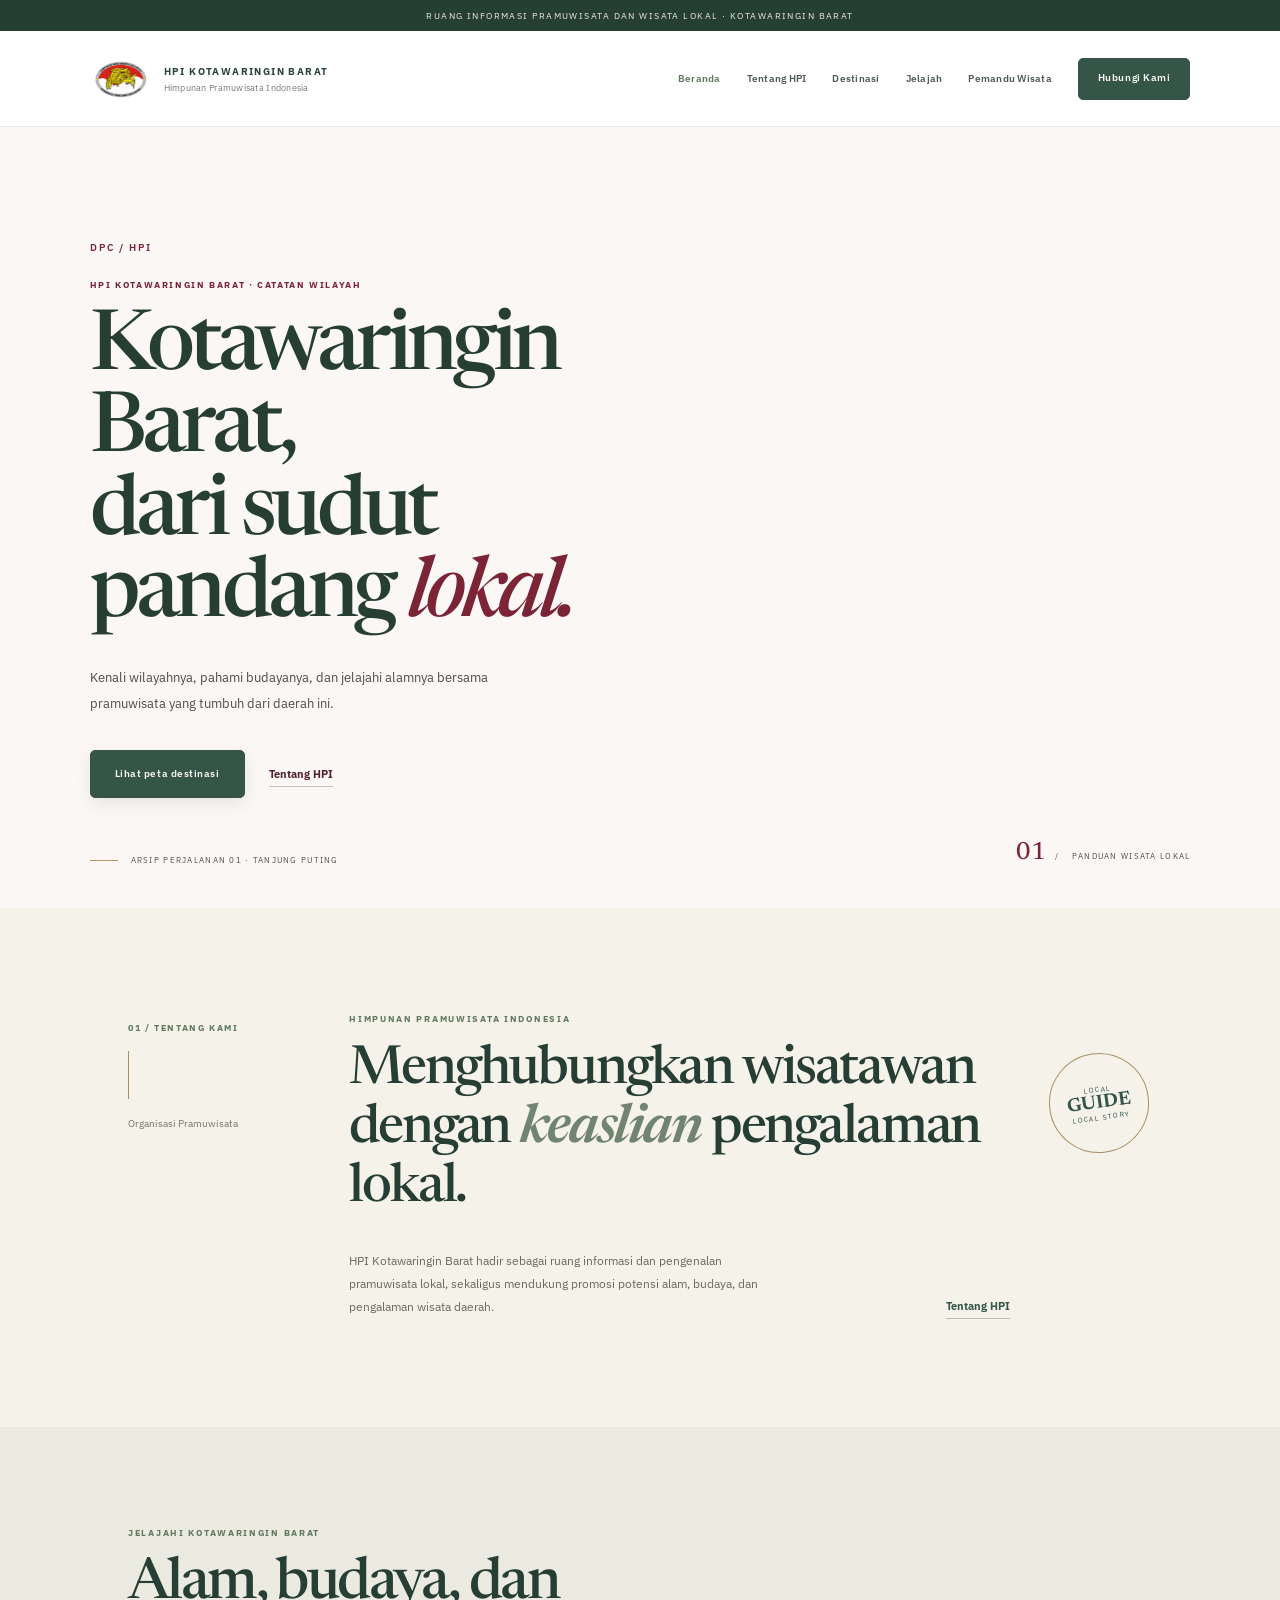
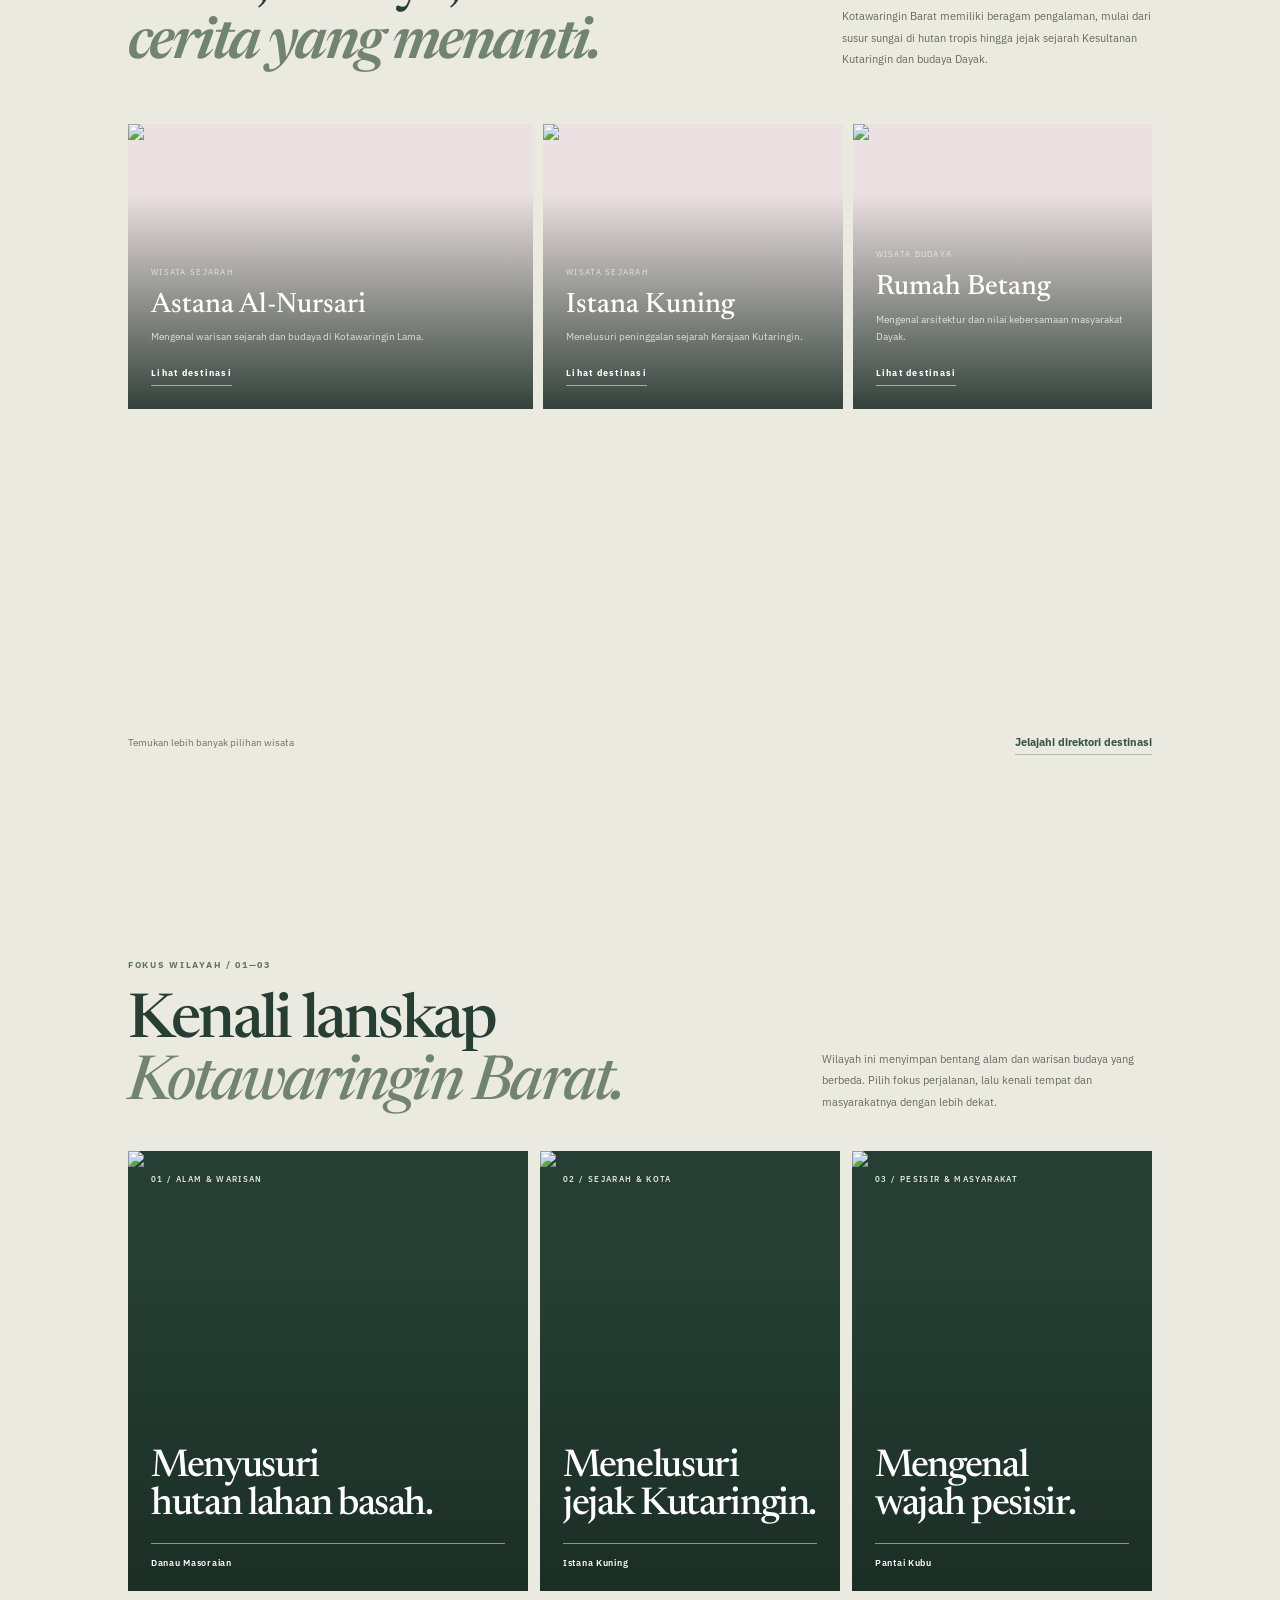
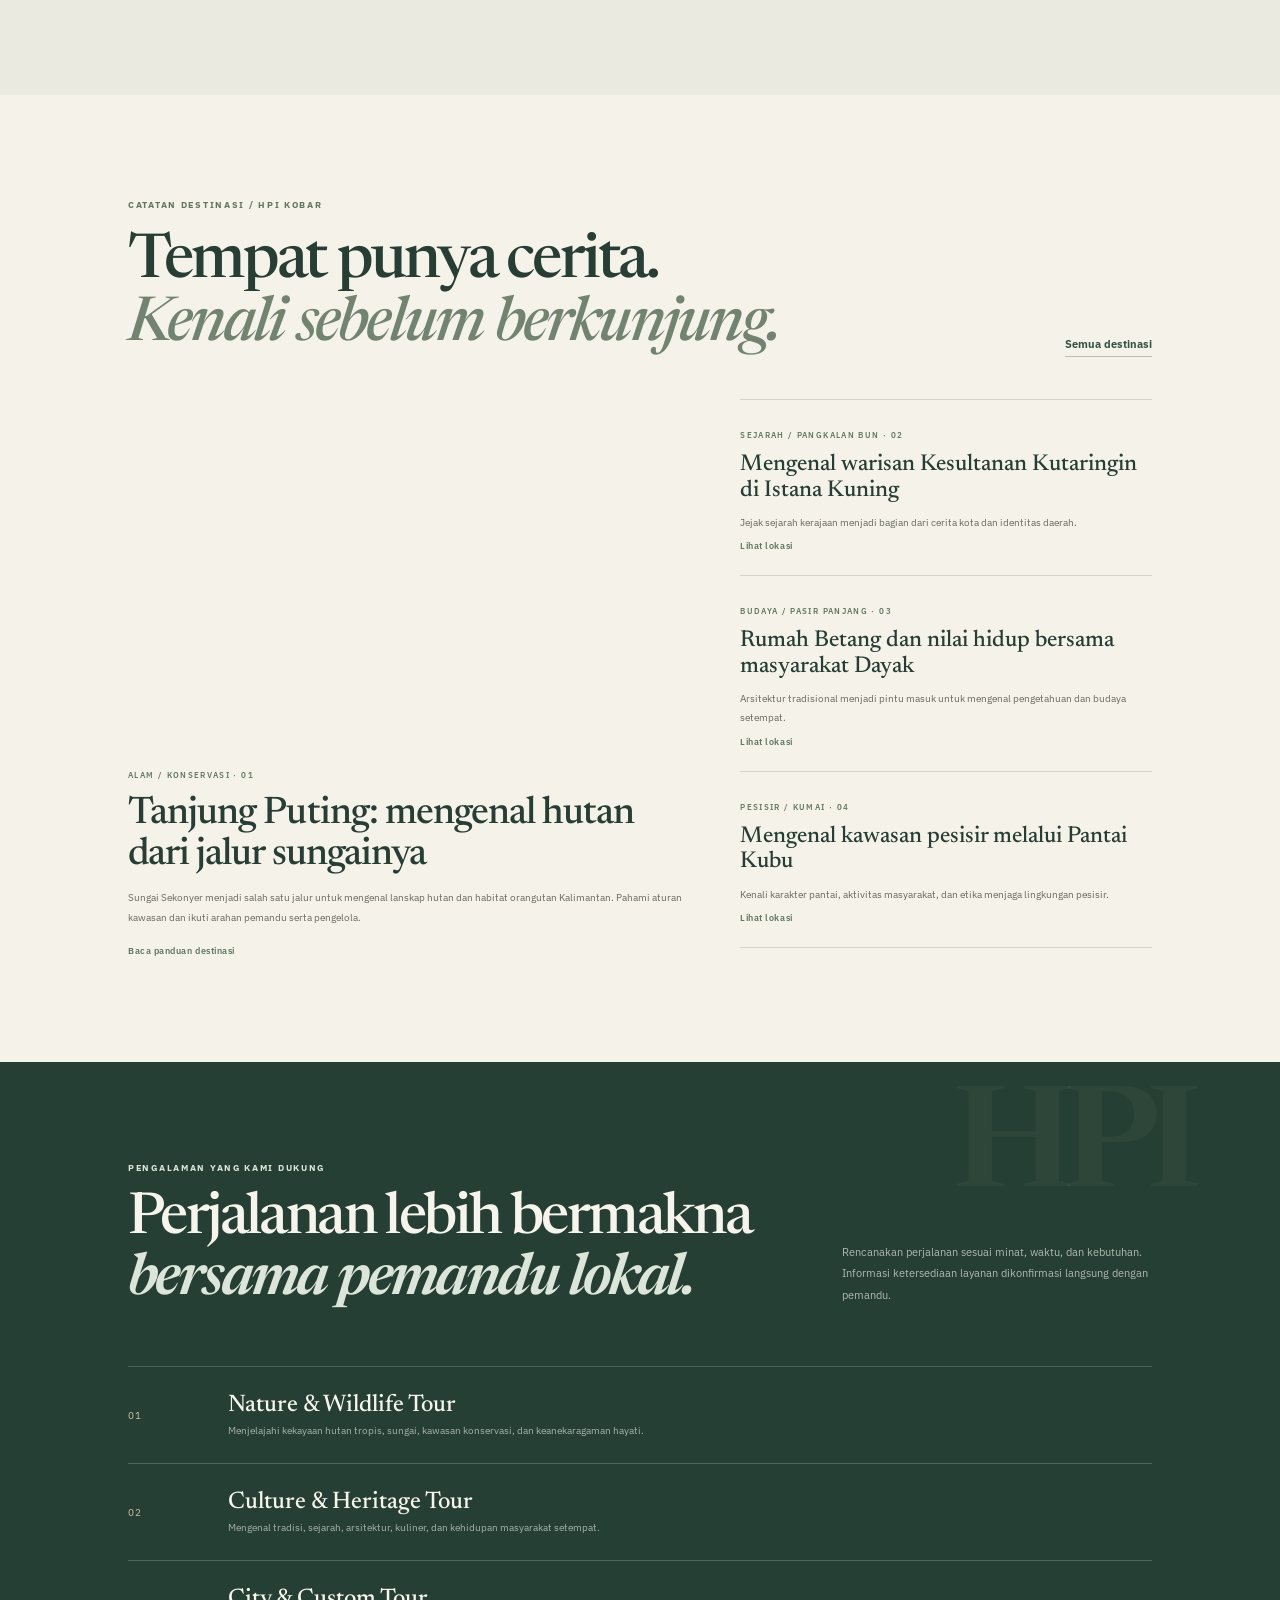
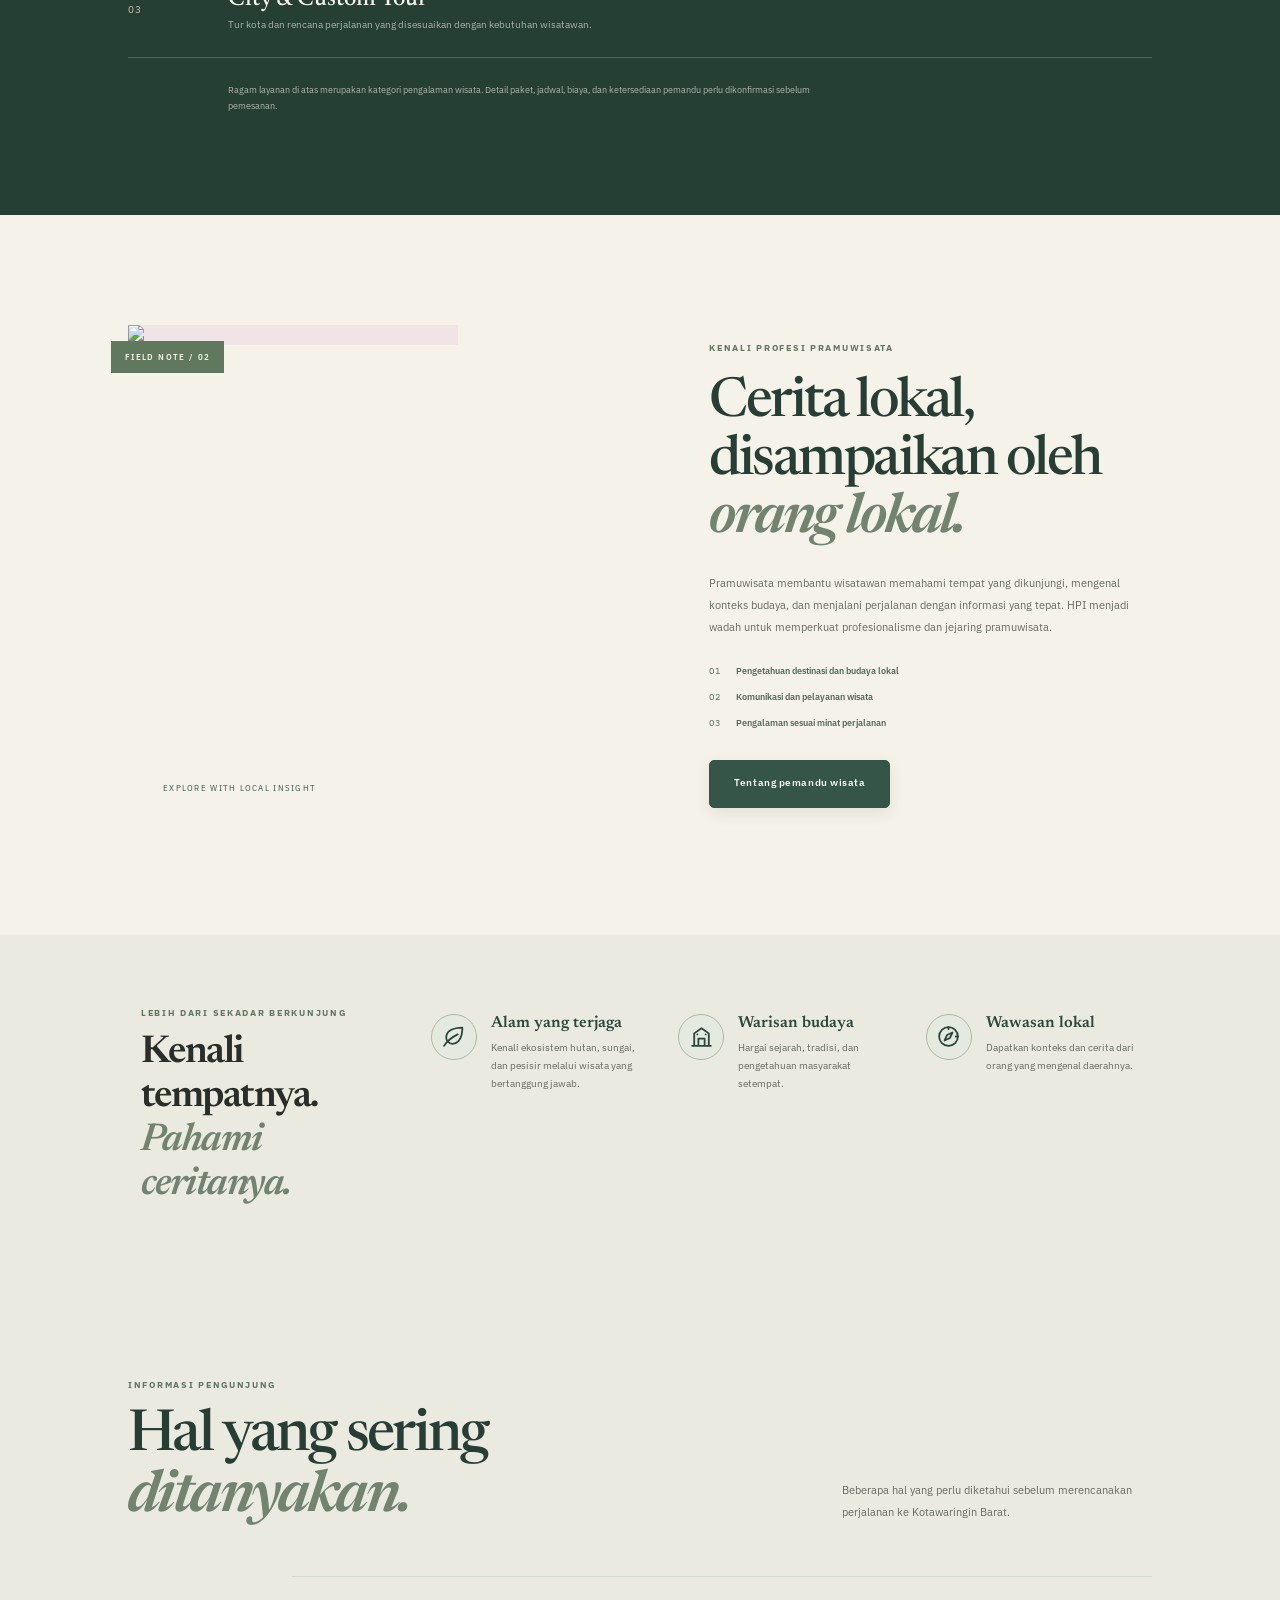
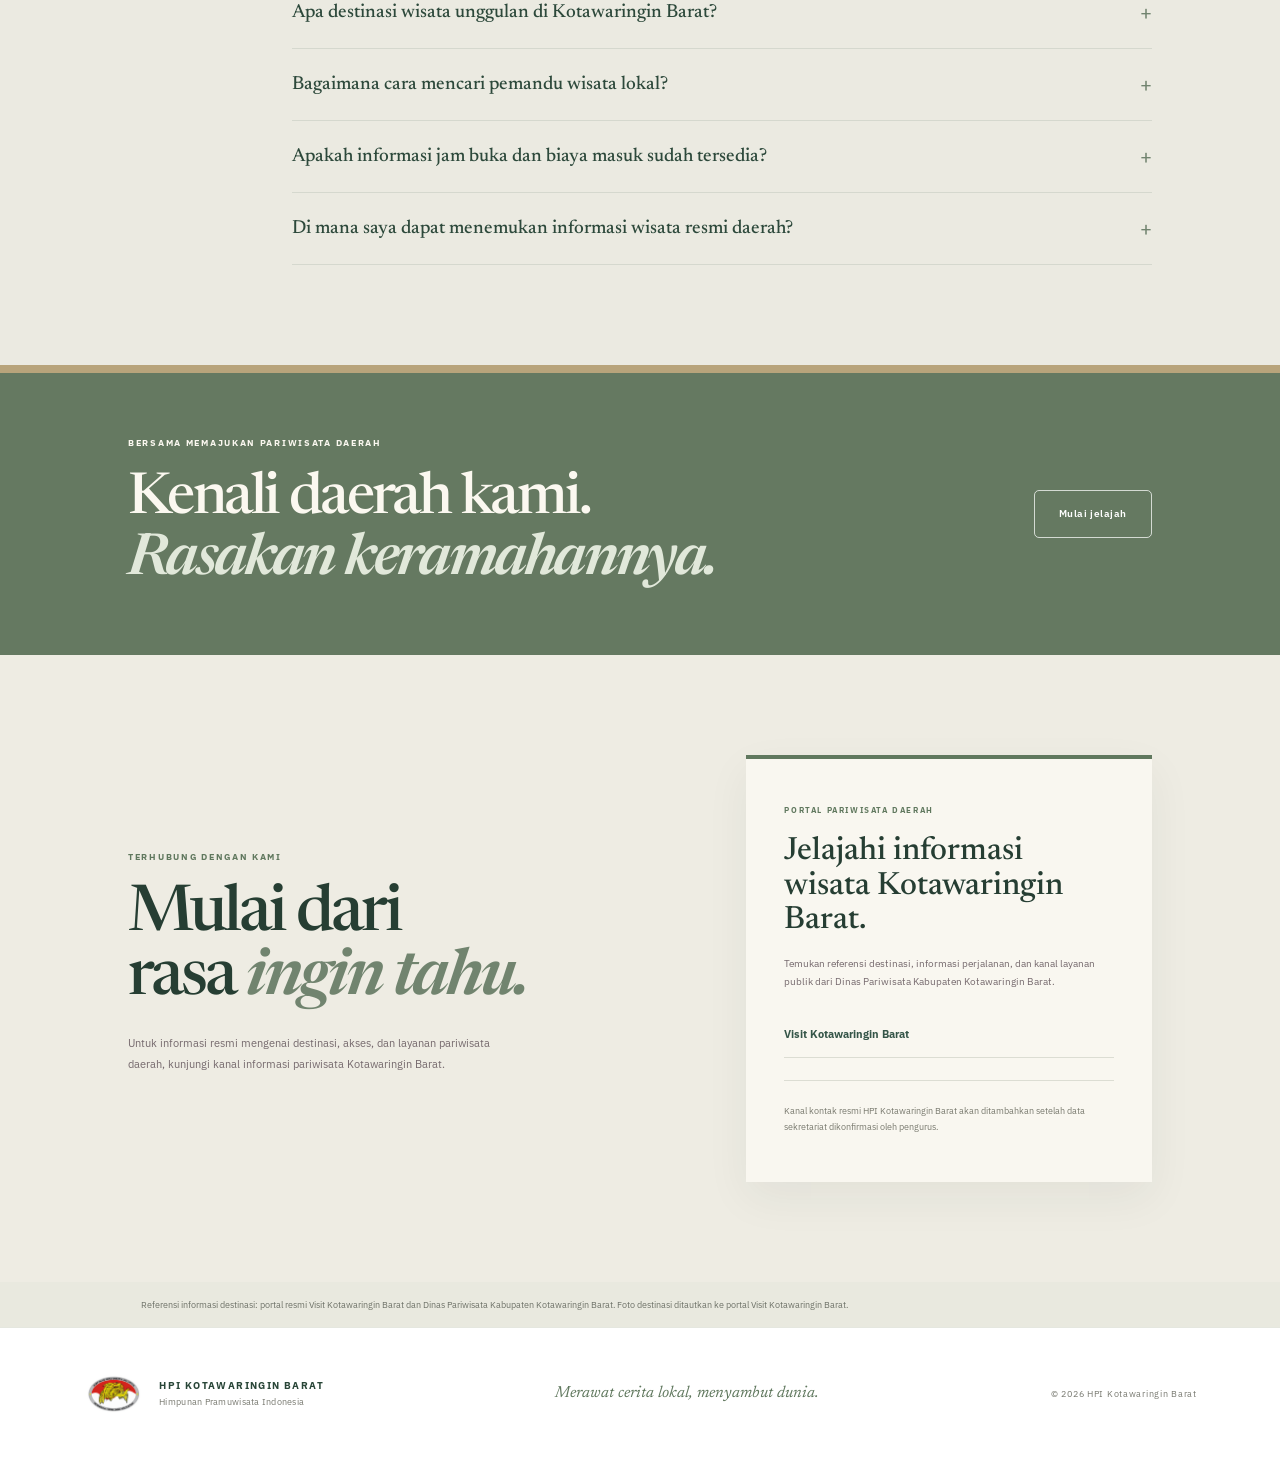
==== commit d27a9646: "design: refine site buttons and remove arrow symbols throughout" ====
--- a/index.html
+++ b/index.html
@@ -14,7 +14,7 @@
   <link rel="preconnect" href="https://fonts.gstatic.com" crossorigin>
   <link rel="preconnect" href="https://web.visitkotawaringinbarat.id">
   <link href="https://fonts.googleapis.com/css2?family=IBM+Plex+Sans:wght@400;500;600;700&family=Newsreader:opsz,wght@6..72,400;6..72,500;6..72,600;6..72,700&display=swap" rel="stylesheet">
-  <link rel="stylesheet" href="assets/css/style.css?v=20261126-experience-context-icons-21">
+  <link rel="stylesheet" href="assets/css/style.css?v=20261126-elegant-buttons-no-arrows-22">
 </head>
 <body>
   <div class="announcement">Ruang informasi pramuwisata dan wisata lokal · Kotawaringin Barat</div>
@@ -29,7 +29,7 @@
       <a href="destinasi.html">Destinasi</a>
       <a href="#fokus">Jelajah</a>
       <a href="pemandu.html">Pemandu Wisata</a>
-      <a class="nav-contact" href="#kontak">Hubungi Kami <span>↗</span></a>
+      <a class="nav-contact" href="#kontak">Hubungi Kami </a>
     </nav>
   </header>
 
@@ -39,7 +39,7 @@
         <p class="eyebrow light">HPI KOTAWARINGIN BARAT · CATATAN WILAYAH</p>
         <h1>Kotawaringin Barat,<br>dari sudut pandang <em>lokal.</em></h1>
         <p class="hero-description">Kenali wilayahnya, pahami budayanya, dan jelajahi alamnya bersama pramuwisata yang tumbuh dari daerah ini.</p>
-        <div class="hero-actions"><a class="button button-primary" href="destinasi.html">Lihat peta destinasi <span>↗</span></a><a class="text-link light-link" href="tentang.html">Tentang HPI <span>→</span></a></div>
+        <div class="hero-actions"><a class="button button-primary" href="destinasi.html">Lihat peta destinasi </a><a class="text-link light-link" href="tentang.html">Tentang HPI </a></div>
       </div>
       <div class="hero-caption"><span class="caption-line"></span><span>ARSIP PERJALANAN 01 · TANJUNG PUTING</span></div>
       <div class="hero-index"><strong>01</strong><span>/</span> PANDUAN WISATA LOKAL</div>
@@ -50,7 +50,7 @@
       <div class="intro-main">
         <p class="eyebrow">HIMPUNAN PRAMUWISATA INDONESIA</p>
         <h2>Menghubungkan wisatawan dengan <em>keaslian</em> pengalaman lokal.</h2>
-        <div class="intro-bottom"><p>HPI Kotawaringin Barat hadir sebagai ruang informasi dan pengenalan pramuwisata lokal, sekaligus mendukung promosi potensi alam, budaya, dan pengalaman wisata daerah.</p><a class="text-link" href="tentang.html">Tentang HPI <span>→</span></a></div>
+        <div class="intro-bottom"><p>HPI Kotawaringin Barat hadir sebagai ruang informasi dan pengenalan pramuwisata lokal, sekaligus mendukung promosi potensi alam, budaya, dan pengalaman wisata daerah.</p><a class="text-link" href="tentang.html">Tentang HPI </a></div>
       </div>
       <div class="intro-stamp"><span>LOCAL</span><strong>GUIDE</strong><span>LOCAL STORY</span></div>
     </section>
@@ -63,37 +63,37 @@
       <div class="destination-grid">
         <article class="destination-card">
           <img src="https://web.visitkotawaringinbarat.id/wp-content/uploads/2021/02/al-nursari.jpeg" alt="Astana Al-Nursari di Kotawaringin Lama" loading="lazy">
-          <div class="card-overlay"><span class="card-tag">WISATA SEJARAH</span><h3>Astana Al-Nursari</h3><p>Mengenal warisan sejarah dan budaya di Kotawaringin Lama.</p><a href="destinasi.html#astana-al-nursari">Lihat destinasi <span>↗</span></a></div>
+          <div class="card-overlay"><span class="card-tag">WISATA SEJARAH</span><h3>Astana Al-Nursari</h3><p>Mengenal warisan sejarah dan budaya di Kotawaringin Lama.</p><a href="destinasi.html#astana-al-nursari">Lihat destinasi </a></div>
         </article>
         <article class="destination-card">
           <img src="https://web.visitkotawaringinbarat.id/wp-content/uploads/2021/02/ISKUN.jpg" alt="Bangunan bersejarah Istana Kuning" loading="lazy">
-          <div class="card-overlay"><span class="card-tag">WISATA SEJARAH</span><h3>Istana Kuning</h3><p>Menelusuri peninggalan sejarah Kerajaan Kutaringin.</p><a href="destinasi.html#istana-kuning">Lihat destinasi <span>↗</span></a></div>
+          <div class="card-overlay"><span class="card-tag">WISATA SEJARAH</span><h3>Istana Kuning</h3><p>Menelusuri peninggalan sejarah Kerajaan Kutaringin.</p><a href="destinasi.html#istana-kuning">Lihat destinasi </a></div>
         </article>
         <article class="destination-card">
           <img src="https://web.visitkotawaringinbarat.id/wp-content/uploads/2024/06/Kategori-City-Tour.png" alt="Arsitektur Rumah Betang Pasir Panjang" loading="lazy">
-          <div class="card-overlay"><span class="card-tag">WISATA BUDAYA</span><h3>Rumah Betang</h3><p>Mengenal arsitektur dan nilai kebersamaan masyarakat Dayak.</p><a href="destinasi.html#rumah-betang">Lihat destinasi <span>↗</span></a></div>
+          <div class="card-overlay"><span class="card-tag">WISATA BUDAYA</span><h3>Rumah Betang</h3><p>Mengenal arsitektur dan nilai kebersamaan masyarakat Dayak.</p><a href="destinasi.html#rumah-betang">Lihat destinasi </a></div>
         </article>
       </div>
-      <div class="section-link-row"><span>Temukan lebih banyak pilihan wisata</span><a class="text-link" href="destinasi.html">Jelajahi direktori destinasi <span>→</span></a></div>
+      <div class="section-link-row"><span>Temukan lebih banyak pilihan wisata</span><a class="text-link" href="destinasi.html">Jelajahi direktori destinasi </a></div>
     </section>
 
 
     <section class="field-focus" id="fokus">
       <div class="field-focus-head"><div><p class="eyebrow">FOKUS WILAYAH / 01—03</p><h2>Kenali lanskap<br><em>Kotawaringin Barat.</em></h2></div><p>Wilayah ini menyimpan bentang alam dan warisan budaya yang berbeda. Pilih fokus perjalanan, lalu kenali tempat dan masyarakatnya dengan lebih dekat.</p></div>
       <div class="focus-grid">
-        <a class="focus-panel" href="destinasi.html#danau-masoraian"><img src="https://asset.kompas.com/crops/inhua7LlugZuYqO99jvBbJkAdyg%3D/19x54%3A1000x708/1200x800/data/photo/2018/04/03/1797430606.jpg" alt="Perahu menyusuri Danau Masoraian di antara hutan lahan basah" loading="lazy"><span class="focus-index">01 / ALAM & WARISAN</span><span class="focus-title">Menyusuri<br>hutan lahan basah.</span><span class="focus-action">Danau Masoraian <b>↗</b></span></a>
-        <a class="focus-panel" href="destinasi.html#istana-kuning"><img src="https://web.visitkotawaringinbarat.id/wp-content/uploads/2021/02/ISKUN.jpg" alt="Istana Kuning di Pangkalan Bun" loading="lazy"><span class="focus-index">02 / SEJARAH & KOTA</span><span class="focus-title">Menelusuri<br>jejak Kutaringin.</span><span class="focus-action">Istana Kuning <b>↗</b></span></a>
-        <a class="focus-panel" href="destinasi.html#pantai-kubu"><img src="https://www.gotravelly.com/blog/wp-content/uploads/2021/12/pantai-kubu.jpg" alt="Kawasan pesisir Pantai Kubu" loading="lazy"><span class="focus-index">03 / PESISIR & MASYARAKAT</span><span class="focus-title">Mengenal<br>wajah pesisir.</span><span class="focus-action">Pantai Kubu <b>↗</b></span></a>
+        <a class="focus-panel" href="destinasi.html#danau-masoraian"><img src="https://asset.kompas.com/crops/inhua7LlugZuYqO99jvBbJkAdyg%3D/19x54%3A1000x708/1200x800/data/photo/2018/04/03/1797430606.jpg" alt="Perahu menyusuri Danau Masoraian di antara hutan lahan basah" loading="lazy"><span class="focus-index">01 / ALAM & WARISAN</span><span class="focus-title">Menyusuri<br>hutan lahan basah.</span><span class="focus-action">Danau Masoraian </span></a>
+        <a class="focus-panel" href="destinasi.html#istana-kuning"><img src="https://web.visitkotawaringinbarat.id/wp-content/uploads/2021/02/ISKUN.jpg" alt="Istana Kuning di Pangkalan Bun" loading="lazy"><span class="focus-index">02 / SEJARAH & KOTA</span><span class="focus-title">Menelusuri<br>jejak Kutaringin.</span><span class="focus-action">Istana Kuning </span></a>
+        <a class="focus-panel" href="destinasi.html#pantai-kubu"><img src="https://www.gotravelly.com/blog/wp-content/uploads/2021/12/pantai-kubu.jpg" alt="Kawasan pesisir Pantai Kubu" loading="lazy"><span class="focus-index">03 / PESISIR & MASYARAKAT</span><span class="focus-title">Mengenal<br>wajah pesisir.</span><span class="focus-action">Pantai Kubu </span></a>
       </div>
     </section>
     <section class="field-stories" id="cerita">
-      <div class="stories-heading"><div><p class="eyebrow">CATATAN DESTINASI / HPI KOBAR</p><h2>Tempat punya cerita.<br><em>Kenali sebelum berkunjung.</em></h2></div><a class="text-link" href="destinasi.html">Semua destinasi <span>↗</span></a></div>
+      <div class="stories-heading"><div><p class="eyebrow">CATATAN DESTINASI / HPI KOBAR</p><h2>Tempat punya cerita.<br><em>Kenali sebelum berkunjung.</em></h2></div><a class="text-link" href="destinasi.html">Semua destinasi </a></div>
       <div class="stories-layout">
-        <article class="story-lead"><div class="story-photo story-photo-placeholder" aria-hidden="true"></div><div class="story-copy"><span class="story-meta">ALAM / KONSERVASI · 01</span><h3><a href="destinasi.html#tanjung-puting">Tanjung Puting: mengenal hutan dari jalur sungainya</a></h3><p>Sungai Sekonyer menjadi salah satu jalur untuk mengenal lanskap hutan dan habitat orangutan Kalimantan. Pahami aturan kawasan dan ikuti arahan pemandu serta pengelola.</p><a class="story-read" href="destinasi.html#tanjung-puting">Baca panduan destinasi <span>→</span></a></div></article>
+        <article class="story-lead"><div class="story-photo story-photo-placeholder" aria-hidden="true"></div><div class="story-copy"><span class="story-meta">ALAM / KONSERVASI · 01</span><h3><a href="destinasi.html#tanjung-puting">Tanjung Puting: mengenal hutan dari jalur sungainya</a></h3><p>Sungai Sekonyer menjadi salah satu jalur untuk mengenal lanskap hutan dan habitat orangutan Kalimantan. Pahami aturan kawasan dan ikuti arahan pemandu serta pengelola.</p><a class="story-read" href="destinasi.html#tanjung-puting">Baca panduan destinasi </a></div></article>
         <div class="story-list">
-          <article><span class="story-meta">SEJARAH / PANGKALAN BUN · 02</span><h3><a href="destinasi.html#istana-kuning">Mengenal warisan Kesultanan Kutaringin di Istana Kuning</a></h3><p>Jejak sejarah kerajaan menjadi bagian dari cerita kota dan identitas daerah.</p><a href="destinasi.html#istana-kuning">Lihat lokasi ↗</a></article>
-          <article><span class="story-meta">BUDAYA / PASIR PANJANG · 03</span><h3><a href="destinasi.html#rumah-betang">Rumah Betang dan nilai hidup bersama masyarakat Dayak</a></h3><p>Arsitektur tradisional menjadi pintu masuk untuk mengenal pengetahuan dan budaya setempat.</p><a href="destinasi.html#rumah-betang">Lihat lokasi ↗</a></article>
-          <article><span class="story-meta">PESISIR / KUMAI · 04</span><h3><a href="destinasi.html#pantai-kubu">Mengenal kawasan pesisir melalui Pantai Kubu</a></h3><p>Kenali karakter pantai, aktivitas masyarakat, dan etika menjaga lingkungan pesisir.</p><a href="destinasi.html#pantai-kubu">Lihat lokasi ↗</a></article>
+          <article><span class="story-meta">SEJARAH / PANGKALAN BUN · 02</span><h3><a href="destinasi.html#istana-kuning">Mengenal warisan Kesultanan Kutaringin di Istana Kuning</a></h3><p>Jejak sejarah kerajaan menjadi bagian dari cerita kota dan identitas daerah.</p><a href="destinasi.html#istana-kuning">Lihat lokasi</a></article>
+          <article><span class="story-meta">BUDAYA / PASIR PANJANG · 03</span><h3><a href="destinasi.html#rumah-betang">Rumah Betang dan nilai hidup bersama masyarakat Dayak</a></h3><p>Arsitektur tradisional menjadi pintu masuk untuk mengenal pengetahuan dan budaya setempat.</p><a href="destinasi.html#rumah-betang">Lihat lokasi</a></article>
+          <article><span class="story-meta">PESISIR / KUMAI · 04</span><h3><a href="destinasi.html#pantai-kubu">Mengenal kawasan pesisir melalui Pantai Kubu</a></h3><p>Kenali karakter pantai, aktivitas masyarakat, dan etika menjaga lingkungan pesisir.</p><a href="destinasi.html#pantai-kubu">Lihat lokasi</a></article>
         </div>
       </div>
     </section>
@@ -101,16 +101,16 @@
     <section class="services section-pad" id="layanan">
       <div class="section-heading light-heading"><div><p class="eyebrow light">PENGALAMAN YANG KAMI DUKUNG</p><h2>Perjalanan lebih bermakna<br><em>bersama pemandu lokal.</em></h2></div><p class="heading-note">Rencanakan perjalanan sesuai minat, waktu, dan kebutuhan. Informasi ketersediaan layanan dikonfirmasi langsung dengan pemandu.</p></div>
       <div class="service-list">
-        <article><span class="service-no">01</span><div><h3>Nature & Wildlife Tour</h3><p>Menjelajahi kekayaan hutan tropis, sungai, kawasan konservasi, dan keanekaragaman hayati.</p></div><span class="service-arrow">↗</span></article>
-        <article><span class="service-no">02</span><div><h3>Culture & Heritage Tour</h3><p>Mengenal tradisi, sejarah, arsitektur, kuliner, dan kehidupan masyarakat setempat.</p></div><span class="service-arrow">↗</span></article>
-        <article><span class="service-no">03</span><div><h3>City & Custom Tour</h3><p>Tur kota dan rencana perjalanan yang disesuaikan dengan kebutuhan wisatawan.</p></div><span class="service-arrow">↗</span></article>
+        <article><span class="service-no">01</span><div><h3>Nature & Wildlife Tour</h3><p>Menjelajahi kekayaan hutan tropis, sungai, kawasan konservasi, dan keanekaragaman hayati.</p></div></article>
+        <article><span class="service-no">02</span><div><h3>Culture & Heritage Tour</h3><p>Mengenal tradisi, sejarah, arsitektur, kuliner, dan kehidupan masyarakat setempat.</p></div></article>
+        <article><span class="service-no">03</span><div><h3>City & Custom Tour</h3><p>Tur kota dan rencana perjalanan yang disesuaikan dengan kebutuhan wisatawan.</p></div></article>
       </div>
       <p class="service-footnote">Ragam layanan di atas merupakan kategori pengalaman wisata. Detail paket, jadwal, biaya, dan ketersediaan pemandu perlu dikonfirmasi sebelum pemesanan.</p>
     </section>
 
     <section class="guide-section section-wrap" id="panduan">
       <div class="guide-image"><img src="https://web.visitkotawaringinbarat.id/wp-content/uploads/2021/02/ASTANA-MANGKUBUMI-by-Raymond-L.jpg" alt="Bangunan bersejarah di Kotawaringin Barat" loading="lazy"><span class="image-note">EXPLORE WITH LOCAL INSIGHT</span></div>
-      <div class="guide-copy"><p class="eyebrow">KENALI PROFESI PRAMUWISATA</p><h2>Cerita lokal, disampaikan oleh <em>orang lokal.</em></h2><p>Pramuwisata membantu wisatawan memahami tempat yang dikunjungi, mengenal konteks budaya, dan menjalani perjalanan dengan informasi yang tepat. HPI menjadi wadah untuk memperkuat profesionalisme dan jejaring pramuwisata.</p><div class="guide-points"><span>01 <b>Pengetahuan destinasi dan budaya lokal</b></span><span>02 <b>Komunikasi dan pelayanan wisata</b></span><span>03 <b>Pengalaman sesuai minat perjalanan</b></span></div><a class="button button-dark" href="pemandu.html">Tentang pemandu wisata <span>↗</span></a></div>
+      <div class="guide-copy"><p class="eyebrow">KENALI PROFESI PRAMUWISATA</p><h2>Cerita lokal, disampaikan oleh <em>orang lokal.</em></h2><p>Pramuwisata membantu wisatawan memahami tempat yang dikunjungi, mengenal konteks budaya, dan menjalani perjalanan dengan informasi yang tepat. HPI menjadi wadah untuk memperkuat profesionalisme dan jejaring pramuwisata.</p><div class="guide-points"><span>01 <b>Pengetahuan destinasi dan budaya lokal</b></span><span>02 <b>Komunikasi dan pelayanan wisata</b></span><span>03 <b>Pengalaman sesuai minat perjalanan</b></span></div><a class="button button-dark" href="pemandu.html">Tentang pemandu wisata </a></div>
     </section>
 
     <section class="experience-strip">
@@ -132,12 +132,12 @@
 
     <section class="join-banner">
       <div><p class="eyebrow light">BERSAMA MEMAJUKAN PARIWISATA DAERAH</p><h2>Kenali daerah kami.<br><em>Rasakan keramahannya.</em></h2></div>
-      <a class="button button-outline" href="destinasi.html">Mulai jelajah <span>↗</span></a>
+      <a class="button button-outline" href="destinasi.html">Mulai jelajah </a>
     </section>
 
     <section class="contact section-pad" id="kontak">
       <div class="contact-heading"><p class="eyebrow">TERHUBUNG DENGAN KAMI</p><h2>Mulai dari<br>rasa <em>ingin tahu.</em></h2><p>Untuk informasi resmi mengenai destinasi, akses, dan layanan pariwisata daerah, kunjungi kanal informasi pariwisata Kotawaringin Barat.</p></div>
-      <div class="contact-panel"><span class="contact-kicker">PORTAL PARIWISATA DAERAH</span><h3>Jelajahi informasi<br>wisata Kotawaringin Barat.</h3><p>Temukan referensi destinasi, informasi perjalanan, dan kanal layanan publik dari Dinas Pariwisata Kabupaten Kotawaringin Barat.</p><a class="contact-email" href="https://web.visitkotawaringinbarat.id/" target="_blank" rel="noopener noreferrer">Visit Kotawaringin Barat <span>↗</span></a><div class="contact-divider"></div><p class="small-note">Kanal kontak resmi HPI Kotawaringin Barat akan ditambahkan setelah data sekretariat dikonfirmasi oleh pengurus.</p></div>
+      <div class="contact-panel"><span class="contact-kicker">PORTAL PARIWISATA DAERAH</span><h3>Jelajahi informasi<br>wisata Kotawaringin Barat.</h3><p>Temukan referensi destinasi, informasi perjalanan, dan kanal layanan publik dari Dinas Pariwisata Kabupaten Kotawaringin Barat.</p><a class="contact-email" href="https://web.visitkotawaringinbarat.id/" target="_blank" rel="noopener noreferrer">Visit Kotawaringin Barat </a><div class="contact-divider"></div><p class="small-note">Kanal kontak resmi HPI Kotawaringin Barat akan ditambahkan setelah data sekretariat dikonfirmasi oleh pengurus.</p></div>
     </section>
     <p class="source-note">Referensi informasi destinasi: portal resmi Visit Kotawaringin Barat dan Dinas Pariwisata Kabupaten Kotawaringin Barat. Foto destinasi ditautkan ke portal Visit Kotawaringin Barat.</p>
   </main>
--- a/assets/css/style.css
+++ b/assets/css/style.css
@@ -1758,3 +1758,113 @@
     height:23px!important;
   }
 }
+
+
+/* SITE-WIDE BUTTON REFINEMENT — refined shapes, restrained movement, no arrow ornaments. */
+.button,
+.main-nav .nav-contact{
+  display:inline-flex;
+  align-items:center;
+  justify-content:center;
+  gap:0!important;
+  min-height:48px;
+  padding:14px 24px!important;
+  border-radius:5px!important;
+  font:600 10px/1.25 var(--sans)!important;
+  letter-spacing:.055em;
+  text-decoration:none!important;
+  box-shadow:0 5px 16px rgba(29,52,42,.09);
+  transition:background-color .2s ease,border-color .2s ease,color .2s ease,box-shadow .2s ease,transform .2s ease;
+}
+.button-primary,
+.button-dark,
+.main-nav .nav-contact{
+  background:#355548!important;
+  border:1px solid #355548!important;
+  color:#F8F7F1!important;
+}
+.button-primary:hover,
+.button-dark:hover,
+.main-nav .nav-contact:hover{
+  background:#294638!important;
+  border-color:#294638!important;
+  color:#FFFFFF!important;
+  box-shadow:0 8px 20px rgba(29,52,42,.16);
+  transform:translateY(-1px);
+}
+.button-outline{
+  background:transparent!important;
+  border:1px solid rgba(255,255,255,.72)!important;
+  color:#FFFFFF!important;
+  box-shadow:none!important;
+}
+.button-outline:hover{
+  background:#FFFFFF!important;
+  border-color:#FFFFFF!important;
+  color:#294638!important;
+  transform:translateY(-1px);
+}
+.main-nav .nav-contact{
+  min-height:42px;
+  padding:12px 19px!important;
+  box-shadow:none;
+}
+.filter-button{
+  min-height:40px;
+  padding:10px 18px!important;
+  border-radius:999px!important;
+  border:1px solid #CBD3C8!important;
+  background:transparent!important;
+  color:#405348!important;
+  font:600 10px/1.2 var(--sans)!important;
+  letter-spacing:.025em;
+  transition:background-color .2s ease,border-color .2s ease,color .2s ease;
+}
+.filter-button.active,
+.filter-button:hover{
+  background:#355548!important;
+  border-color:#355548!important;
+  color:#FFFFFF!important;
+}
+.text-link,
+.story-read,
+.directory-card-footer a,
+.card-overlay a,
+.contact-email,
+.story-list article>a{
+  text-decoration:none;
+  transition:color .2s ease,border-color .2s ease;
+}
+.text-link{
+  display:inline-flex;
+  align-items:center;
+  gap:0!important;
+  width:fit-content;
+  padding:5px 0;
+  border-bottom:1px solid rgba(53,85,72,.32);
+  color:#355548!important;
+  font-size:11px;
+  font-weight:700;
+}
+.text-link:hover{color:#20382F!important;border-color:#20382F}
+.card-overlay a{
+  padding-bottom:7px;
+}
+.directory-card-footer a{
+  border-bottom:1px solid rgba(53,85,72,.18);
+  padding-bottom:4px;
+}
+.contact-email{
+  justify-content:flex-start!important;
+  gap:0!important;
+  color:#355548!important;
+}
+.service-list article{
+  grid-template-columns:80px 1fr!important;
+}
+@media(max-width:680px){
+  .service-list article{grid-template-columns:35px 1fr!important}
+  .button{min-height:48px}
+  .hero-actions .button{padding-inline:22px!important}
+  .filter-button{min-height:38px;padding:9px 15px!important}
+}
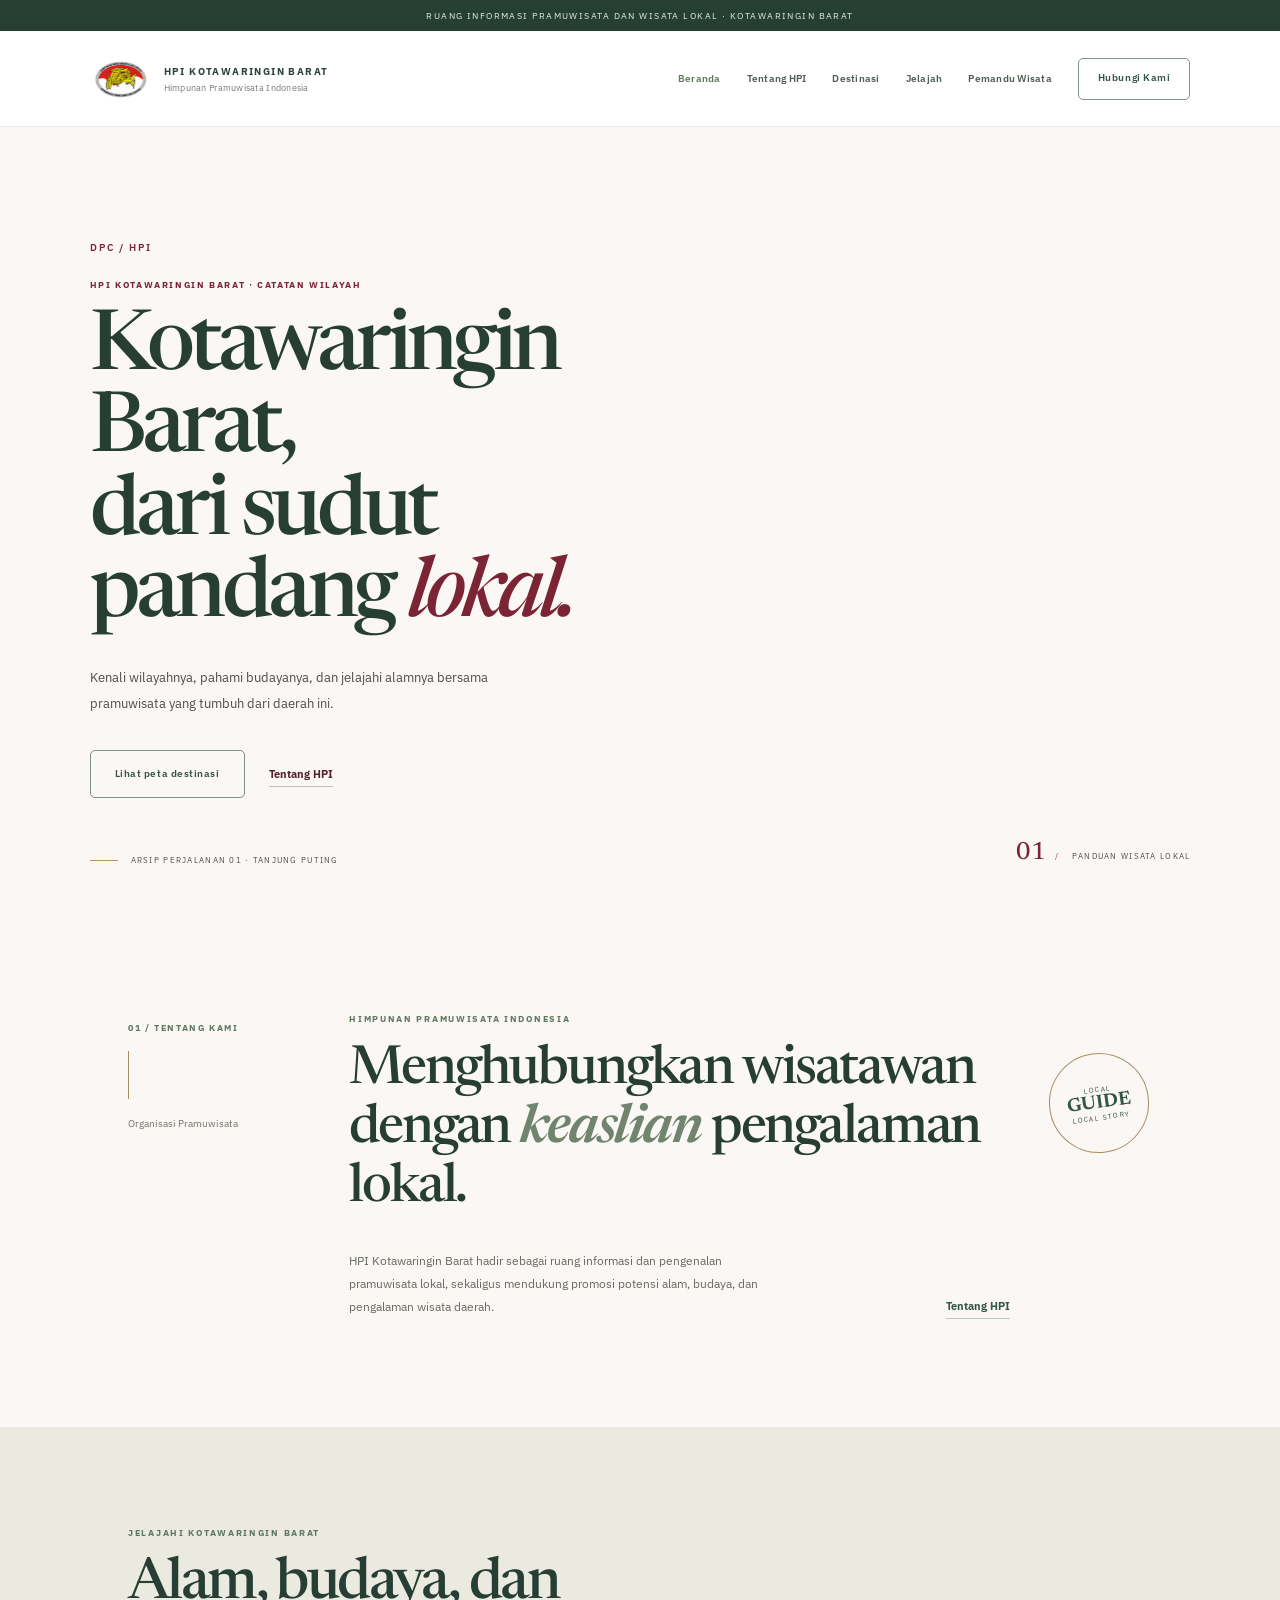
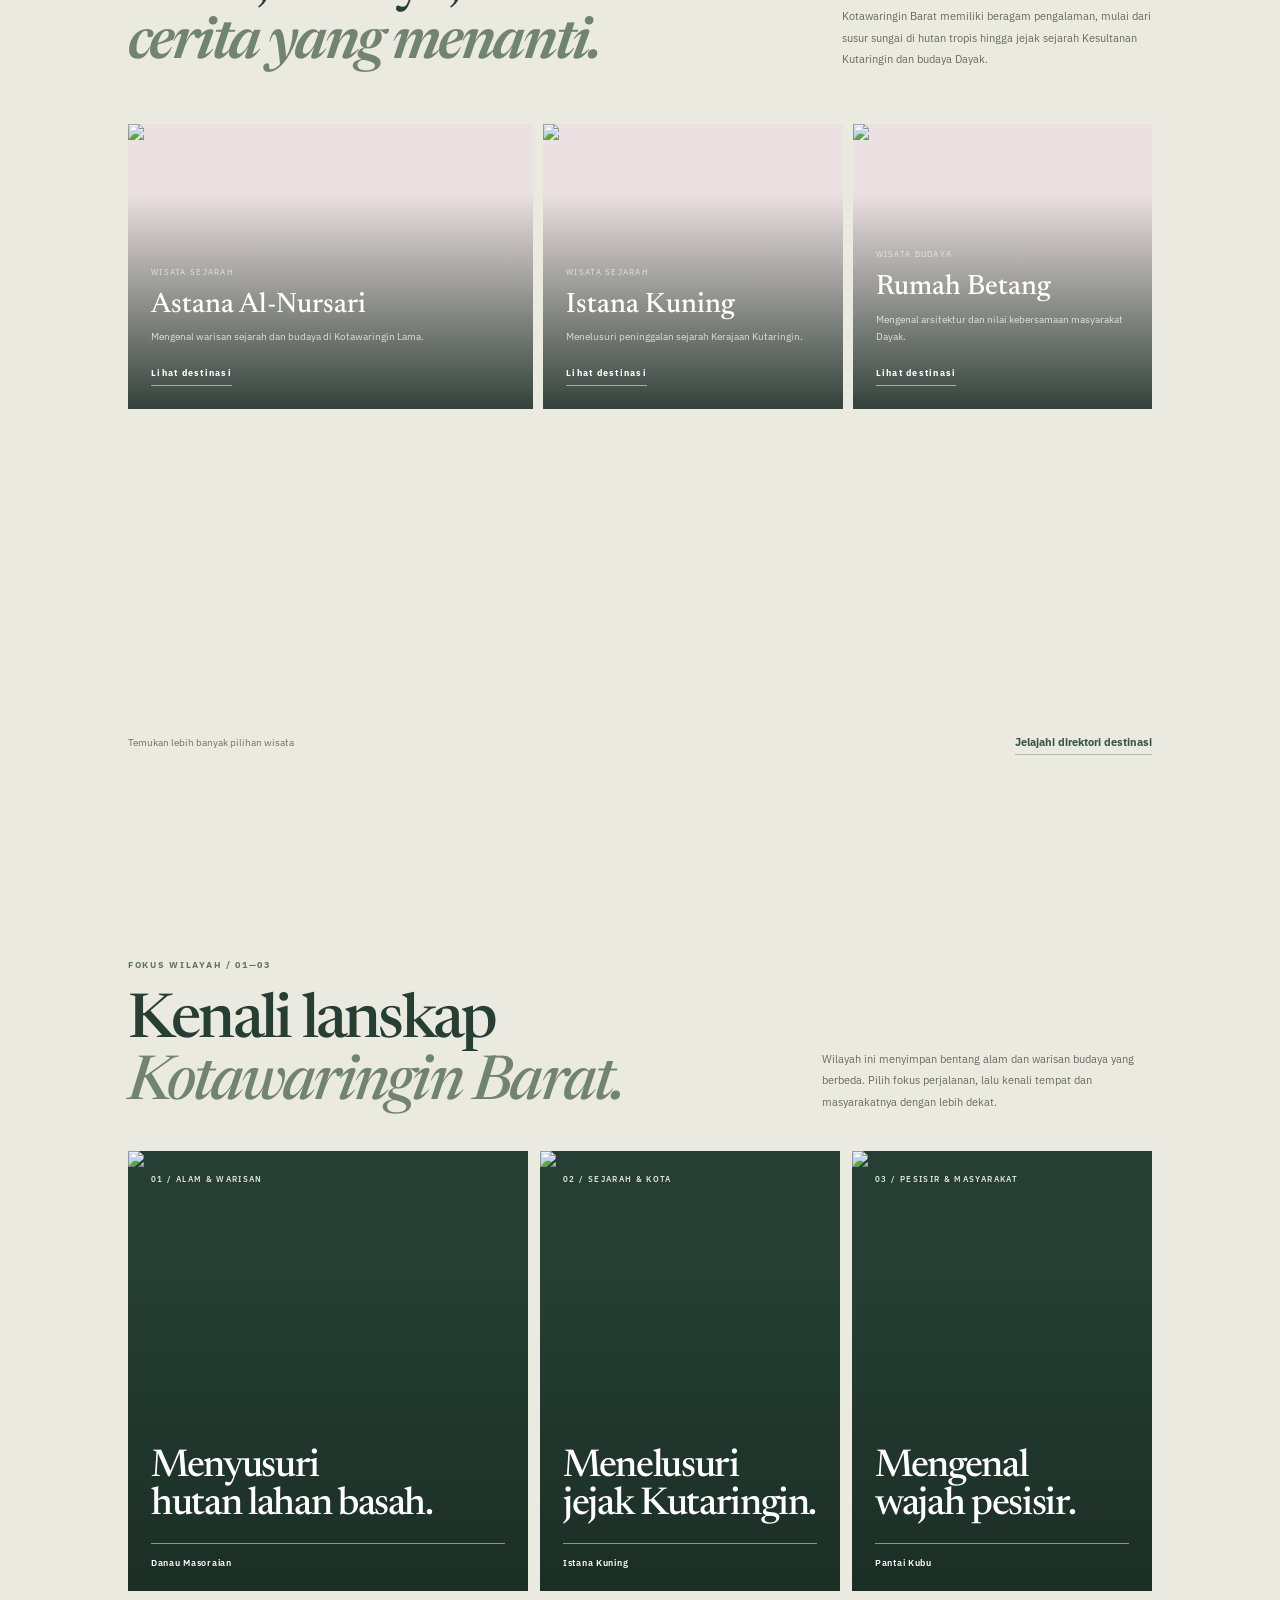
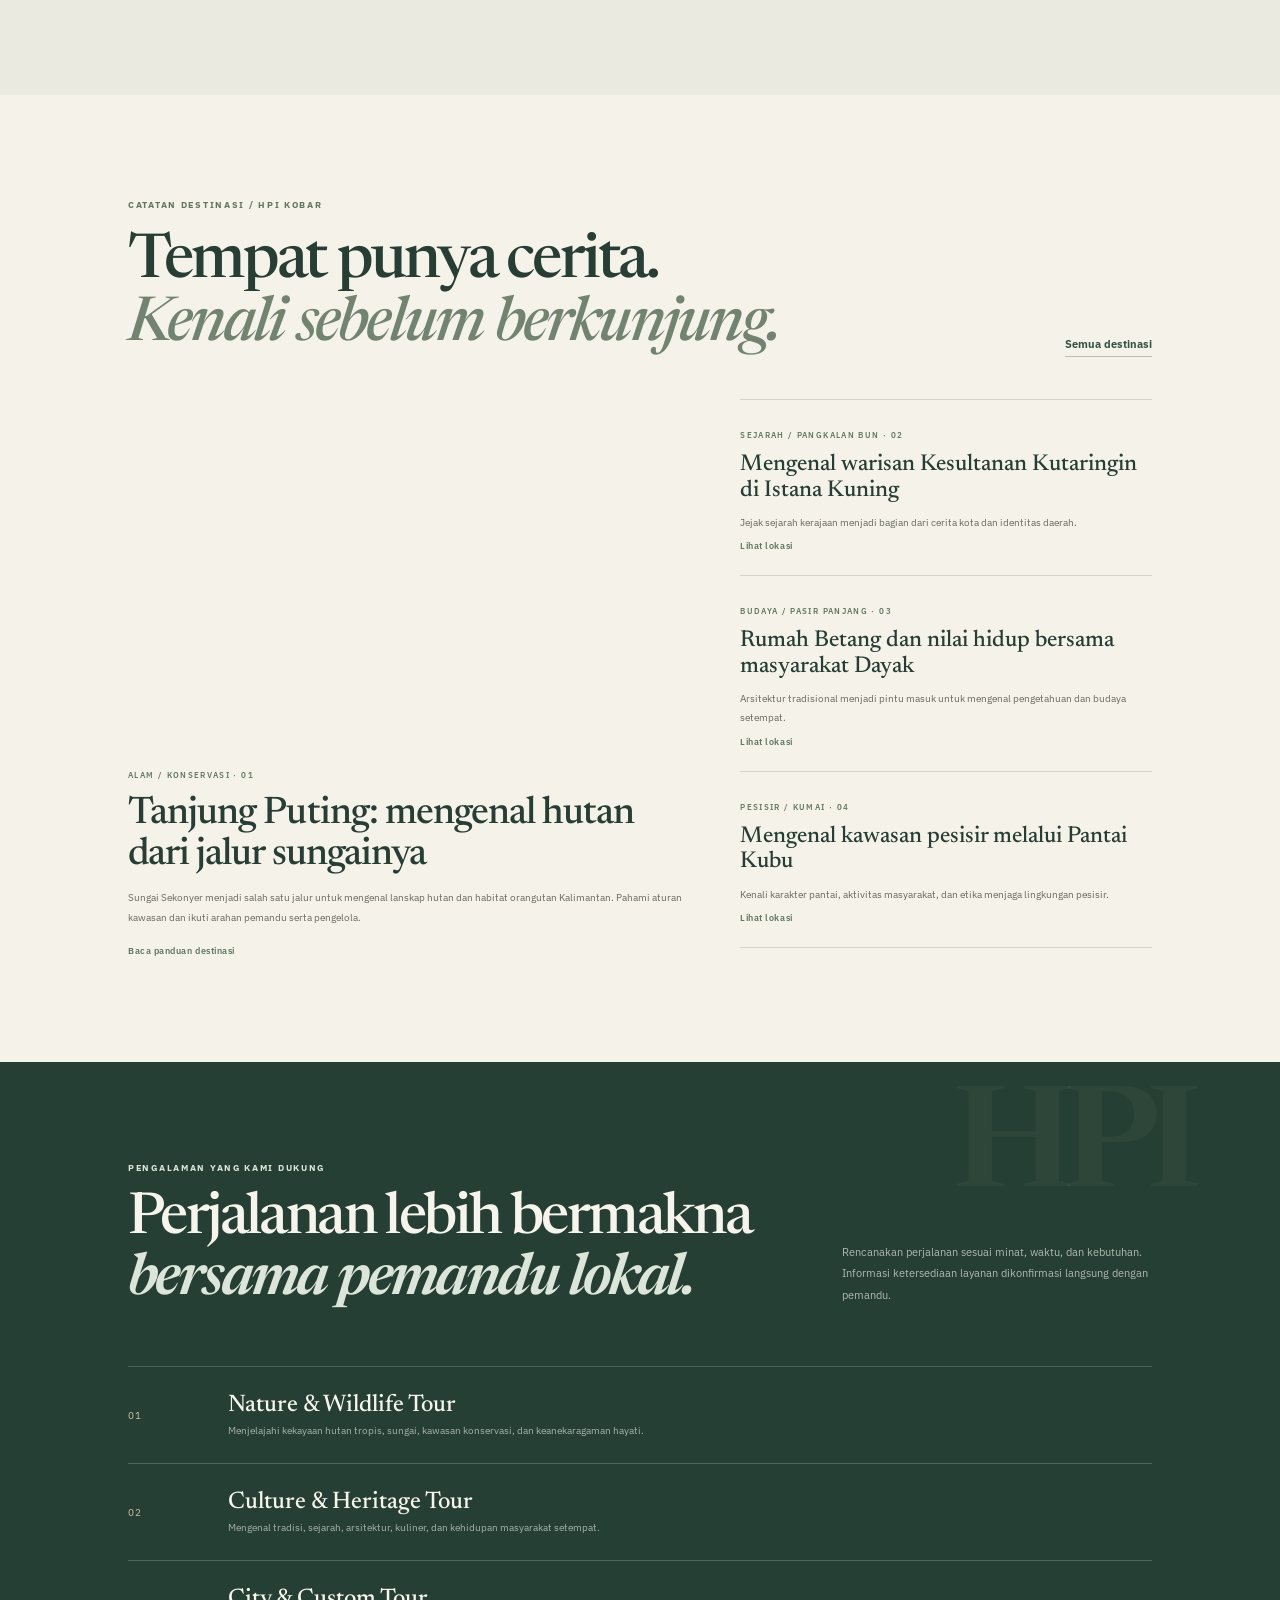
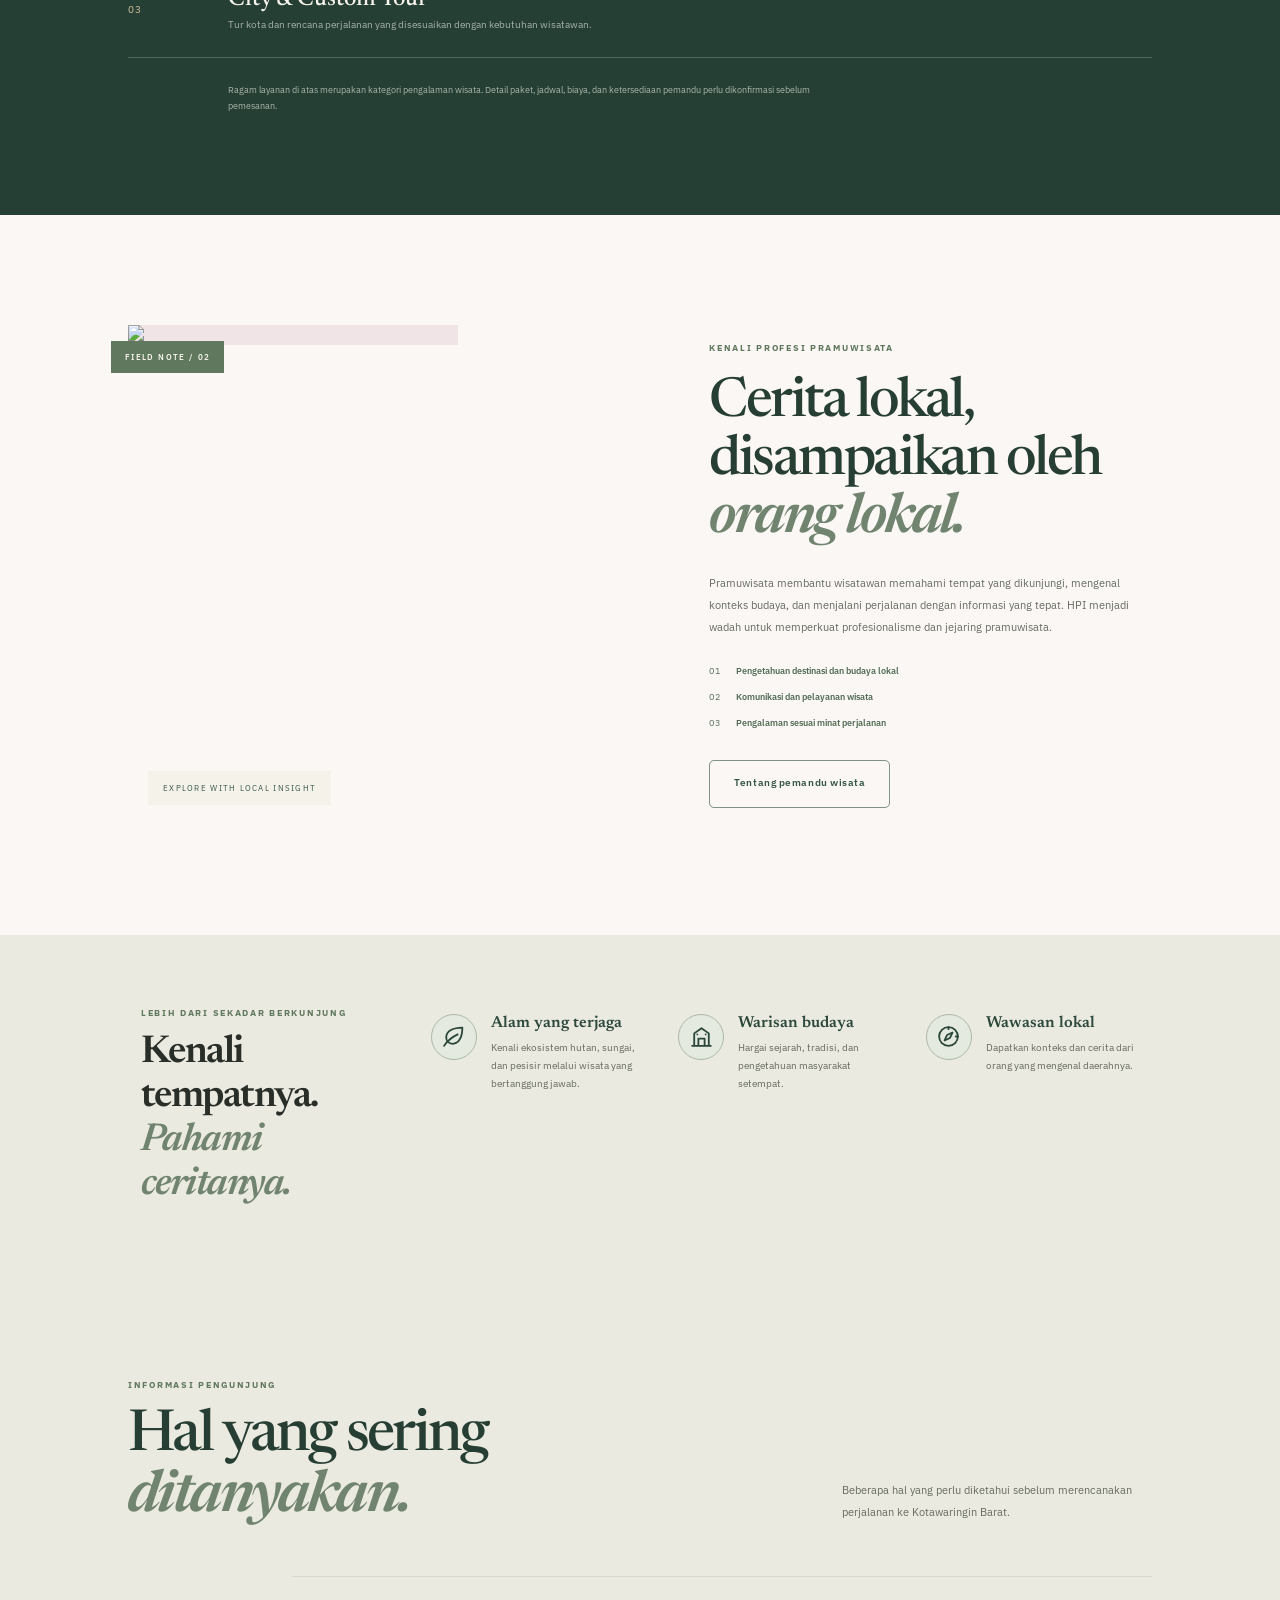
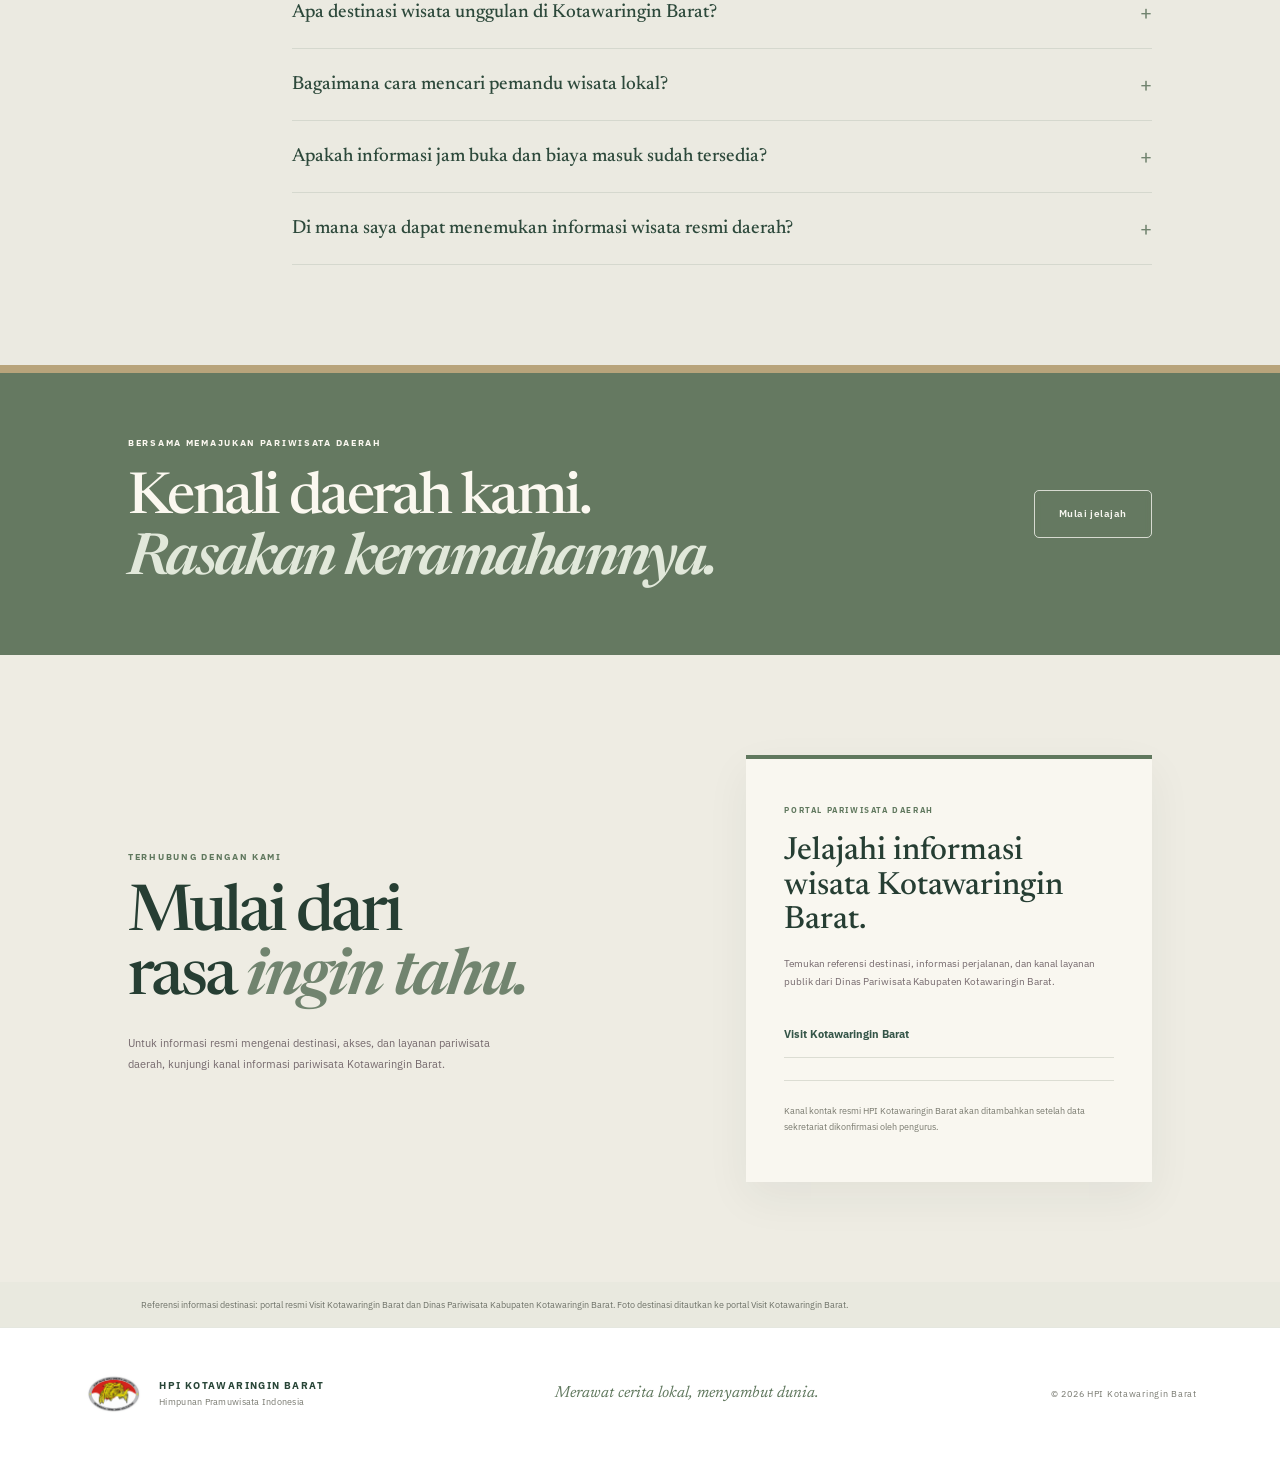
==== commit 845fe6ec: "design: use uploaded Malay-Dayak batik as subtle background on all pages" ====
--- a/index.html
+++ b/index.html
@@ -14,7 +14,7 @@
   <link rel="preconnect" href="https://fonts.gstatic.com" crossorigin>
   <link rel="preconnect" href="https://web.visitkotawaringinbarat.id">
   <link href="https://fonts.googleapis.com/css2?family=IBM+Plex+Sans:wght@400;500;600;700&family=Newsreader:opsz,wght@6..72,400;6..72,500;6..72,600;6..72,700&display=swap" rel="stylesheet">
-  <link rel="stylesheet" href="assets/css/style.css?v=20261126-elegant-buttons-no-arrows-22">
+  <link rel="stylesheet" href="assets/css/style.css?v=20261126-site-batik-background-23">
 </head>
 <body>
   <div class="announcement">Ruang informasi pramuwisata dan wisata lokal · Kotawaringin Barat</div>
--- a/assets/css/style.css
+++ b/assets/css/style.css
@@ -1868,3 +1868,57 @@
   .hero-actions .button{padding-inline:22px!important}
   .filter-button{min-height:38px;padding:9px 15px!important}
 }
+
+
+/* TRANSPARENT BUTTON FINISH — subtle outline with the page showing through. */
+.button,
+.main-nav .nav-contact{
+  background:transparent!important;
+  color:inherit!important;
+  border:1px solid currentColor!important;
+  box-shadow:none!important;
+  backdrop-filter:blur(3px);
+}
+.button-primary,
+.button-dark,
+.main-nav .nav-contact{
+  color:#355548!important;
+  border-color:rgba(53,85,72,.62)!important;
+}
+.button-outline{
+  color:#F8F7F1!important;
+  border-color:rgba(248,247,241,.78)!important;
+}
+.button:hover,
+.main-nav .nav-contact:hover{
+  background:rgba(53,85,72,.09)!important;
+  color:#294638!important;
+  border-color:#355548!important;
+  box-shadow:none!important;
+  transform:translateY(-1px);
+}
+.button-outline:hover{
+  background:rgba(248,247,241,.12)!important;
+  color:#FFFFFF!important;
+  border-color:#FFFFFF!important;
+}
+.main-nav .nav-contact{
+  min-height:42px;
+  padding:12px 19px!important;
+}
+
+
+/* SITE-WIDE BATIK BACKGROUND — subtle watermark, preserving existing layouts and section colors. */
+body{
+  background-color:#FAF7F5;
+  background-image:
+    linear-gradient(rgba(250,247,245,.86),rgba(250,247,245,.86)),
+    url("/HPI-Kotawaringin-barat/assets/file_00000000fb348211b4c1a53e69a78172.png");
+  background-repeat:no-repeat;
+  background-position:center center;
+  background-size:cover;
+  background-attachment:fixed;
+}
+@media(max-width:680px){
+  body{background-attachment:scroll}
+}
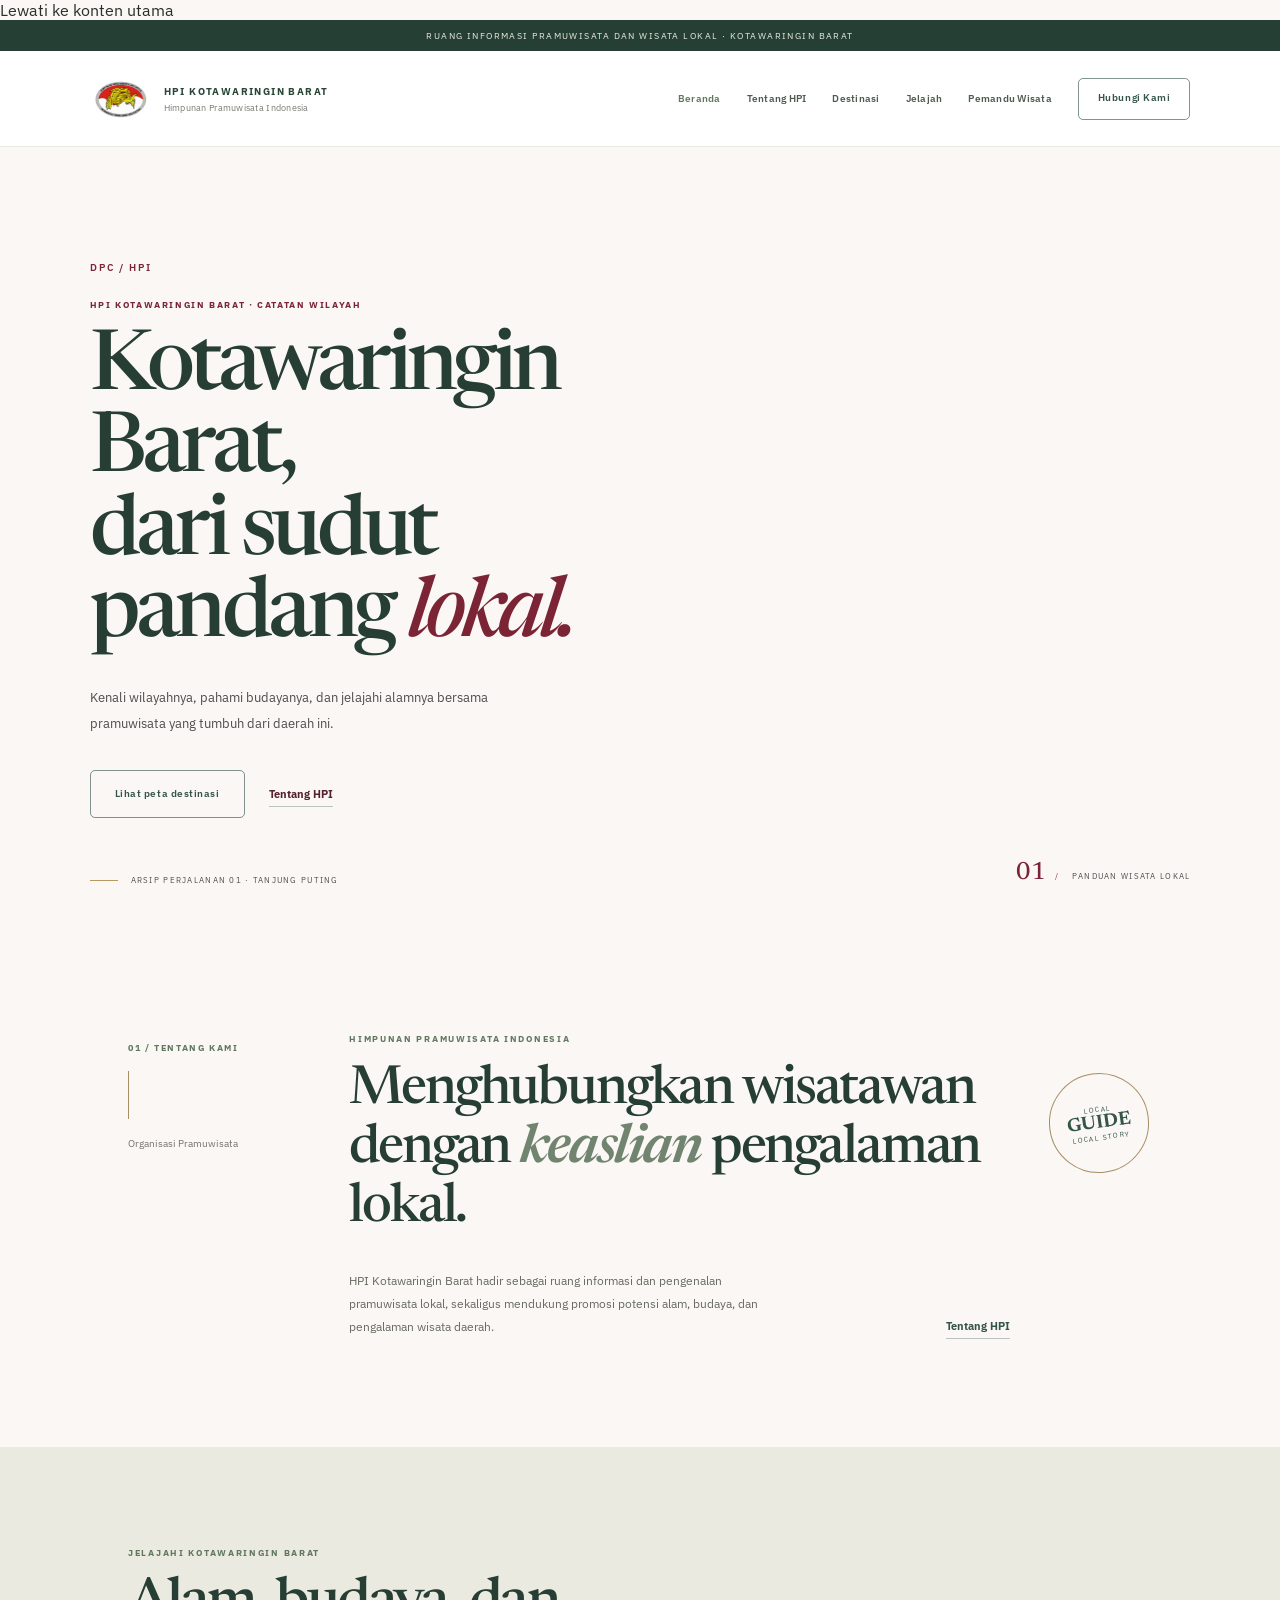
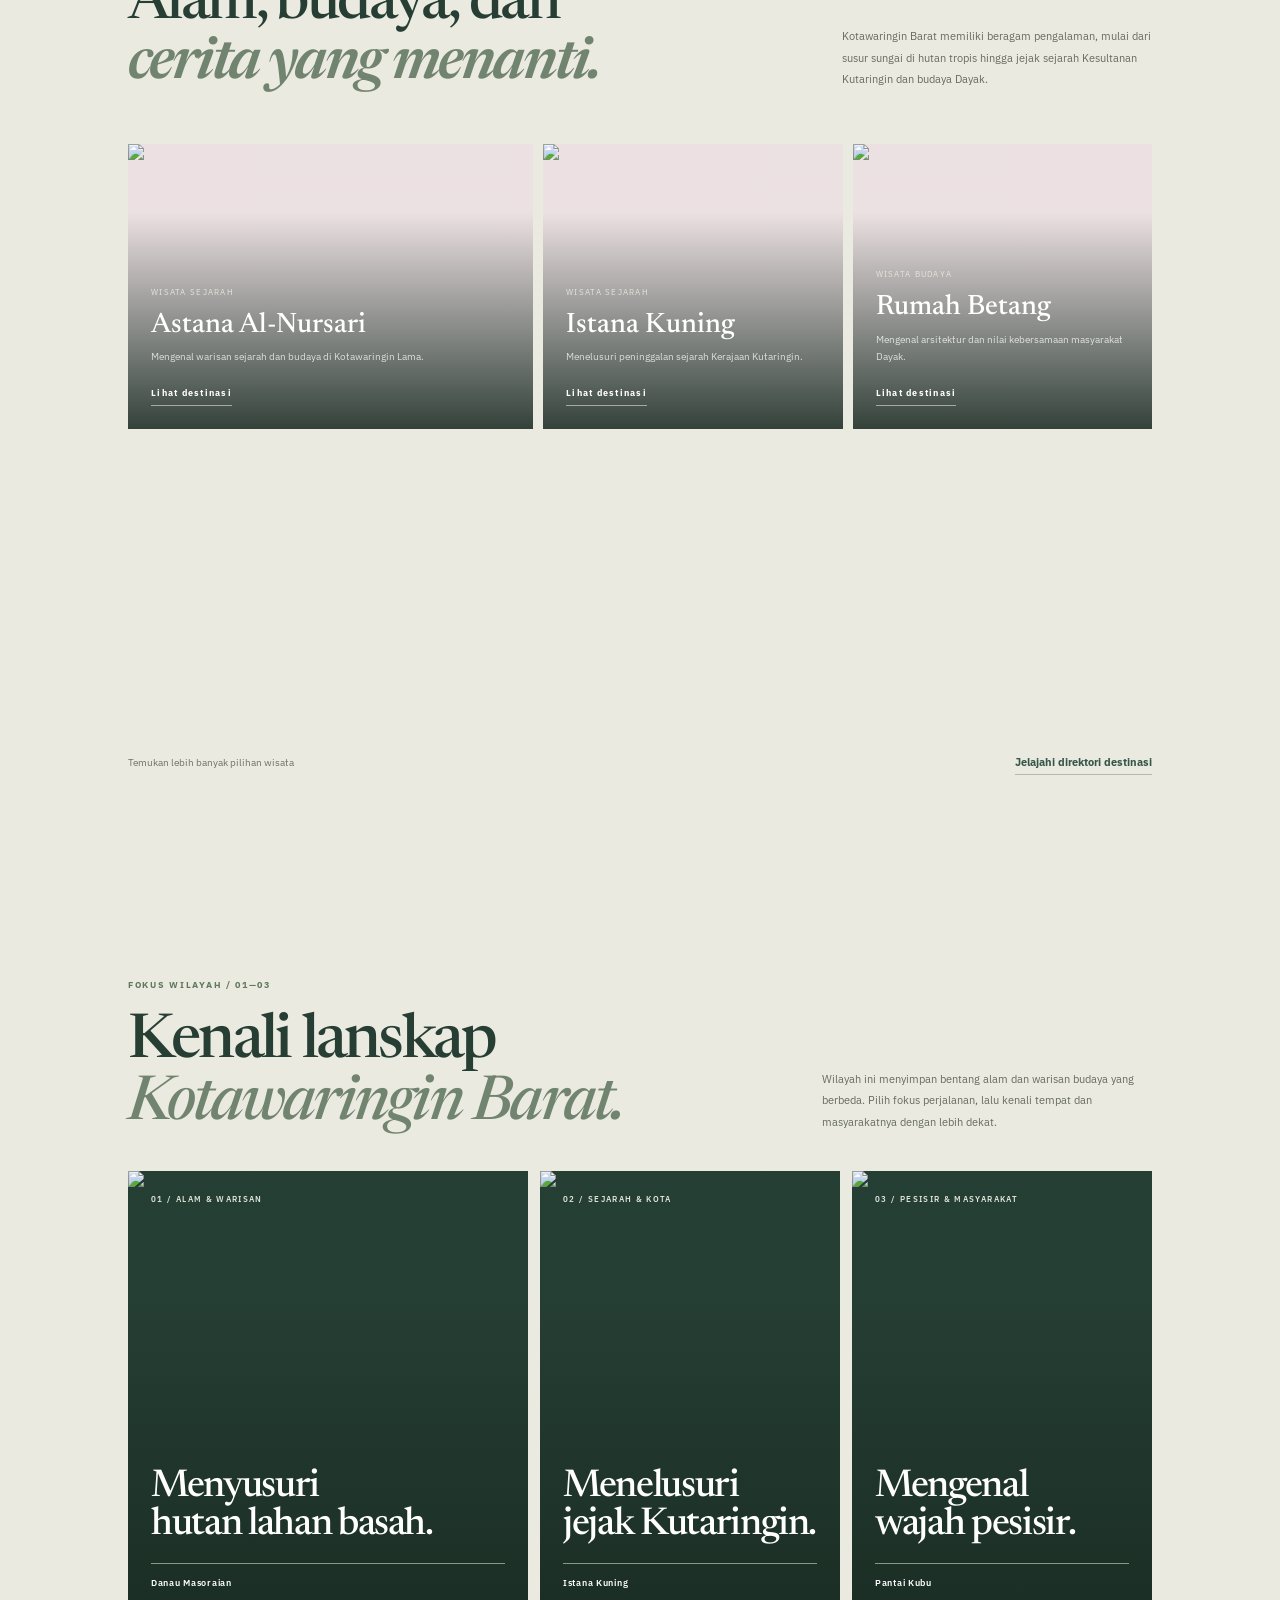
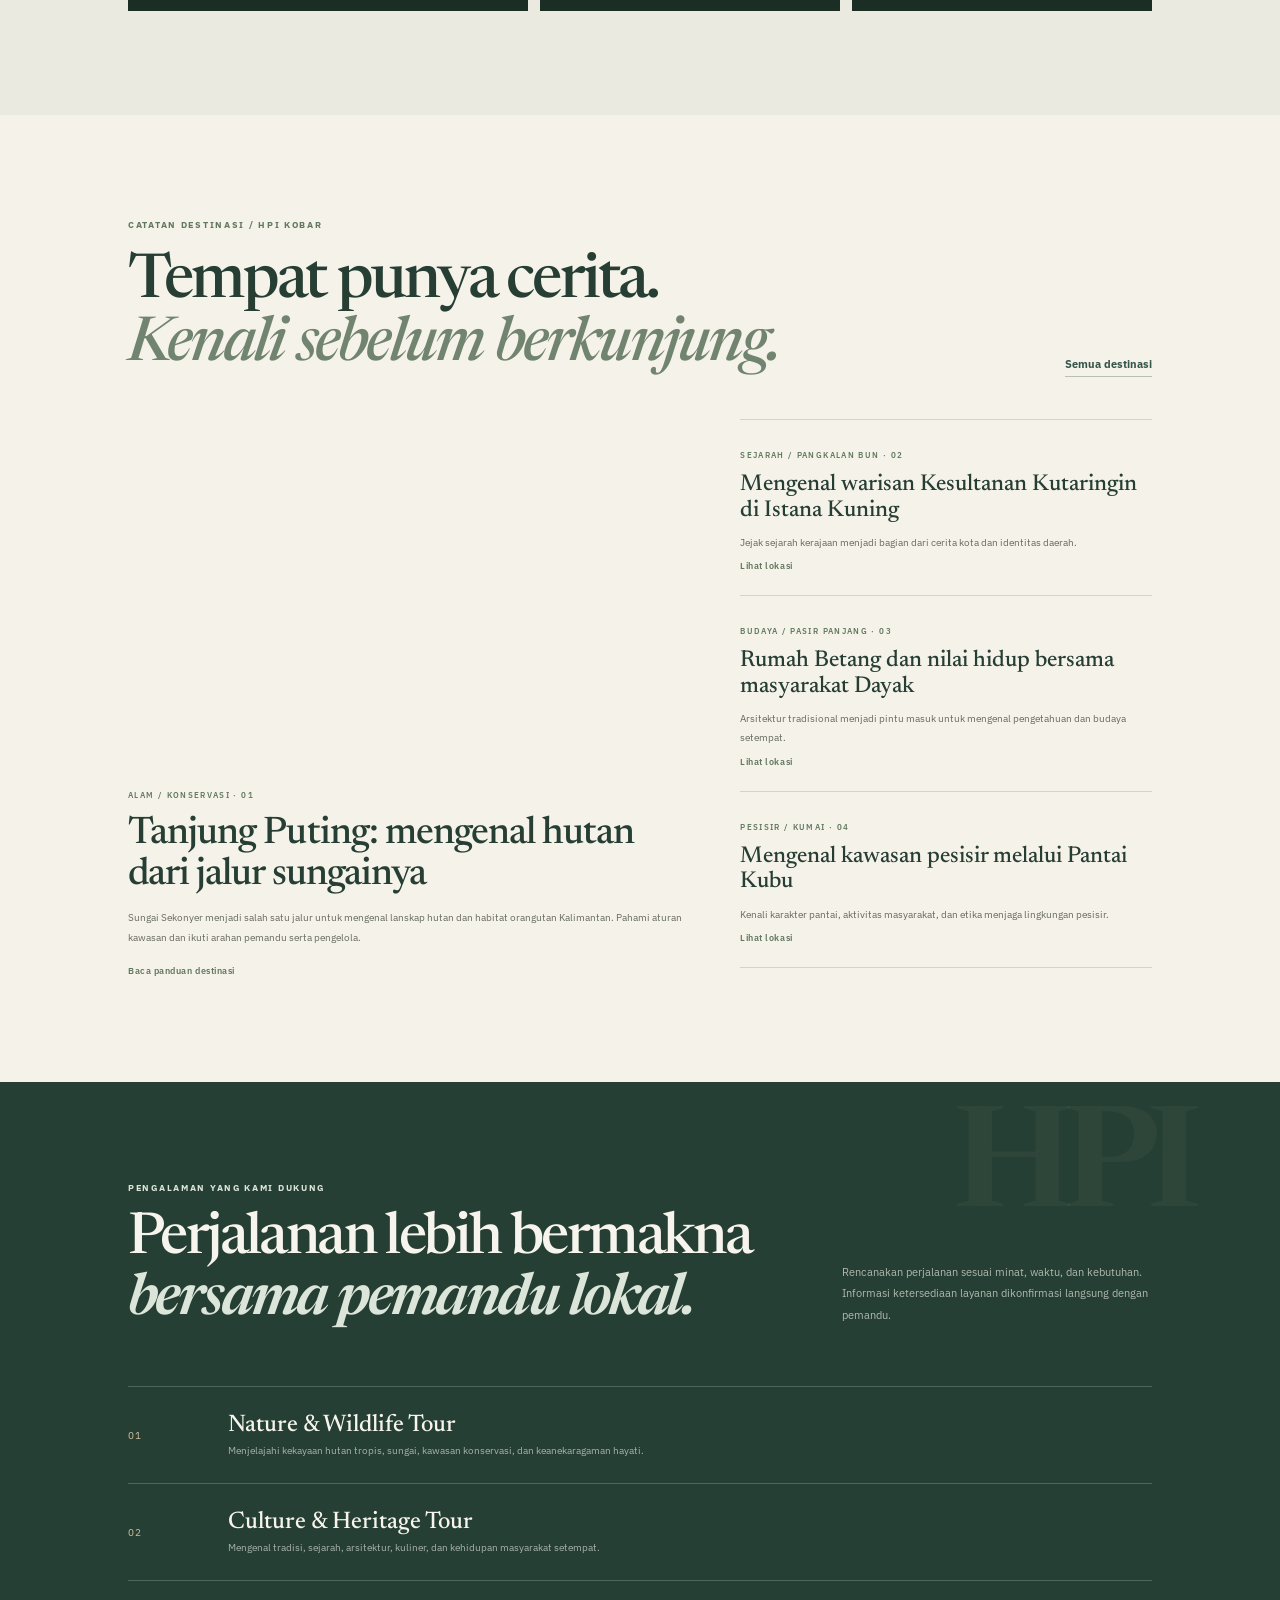
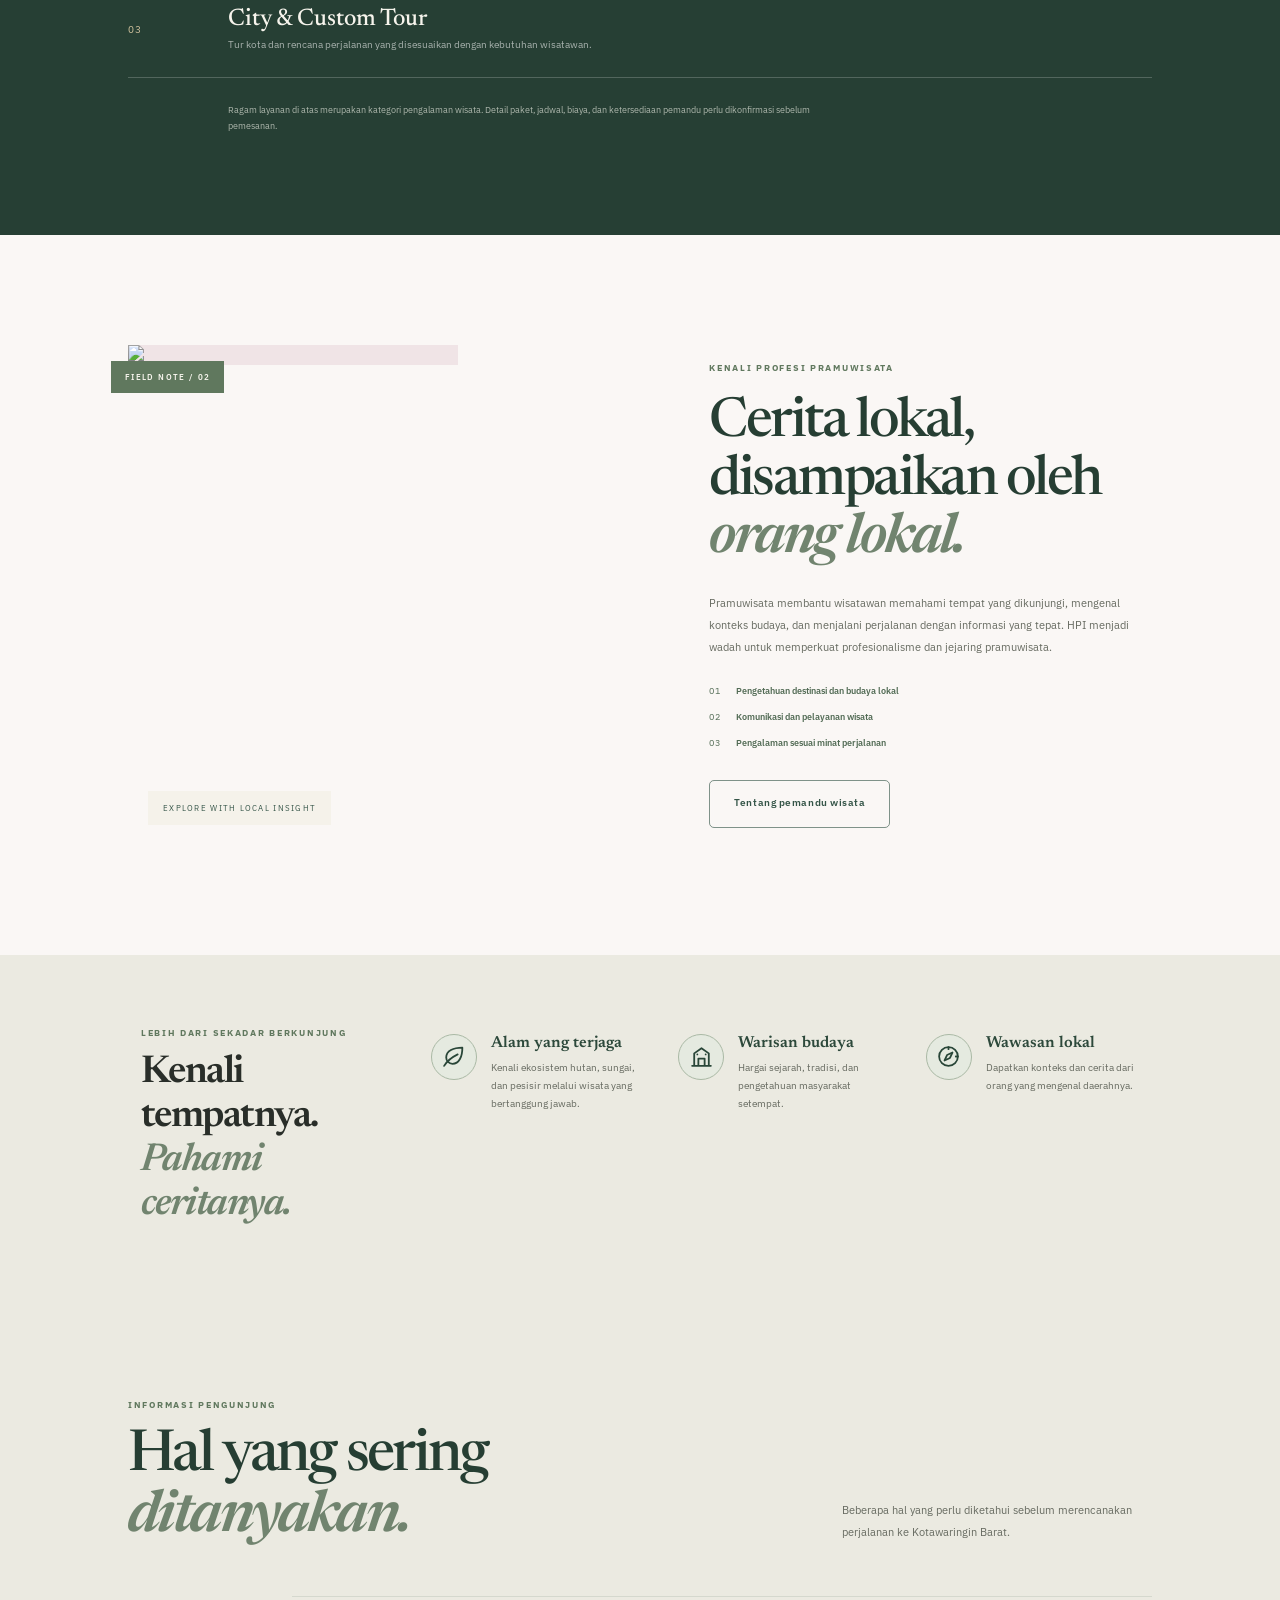
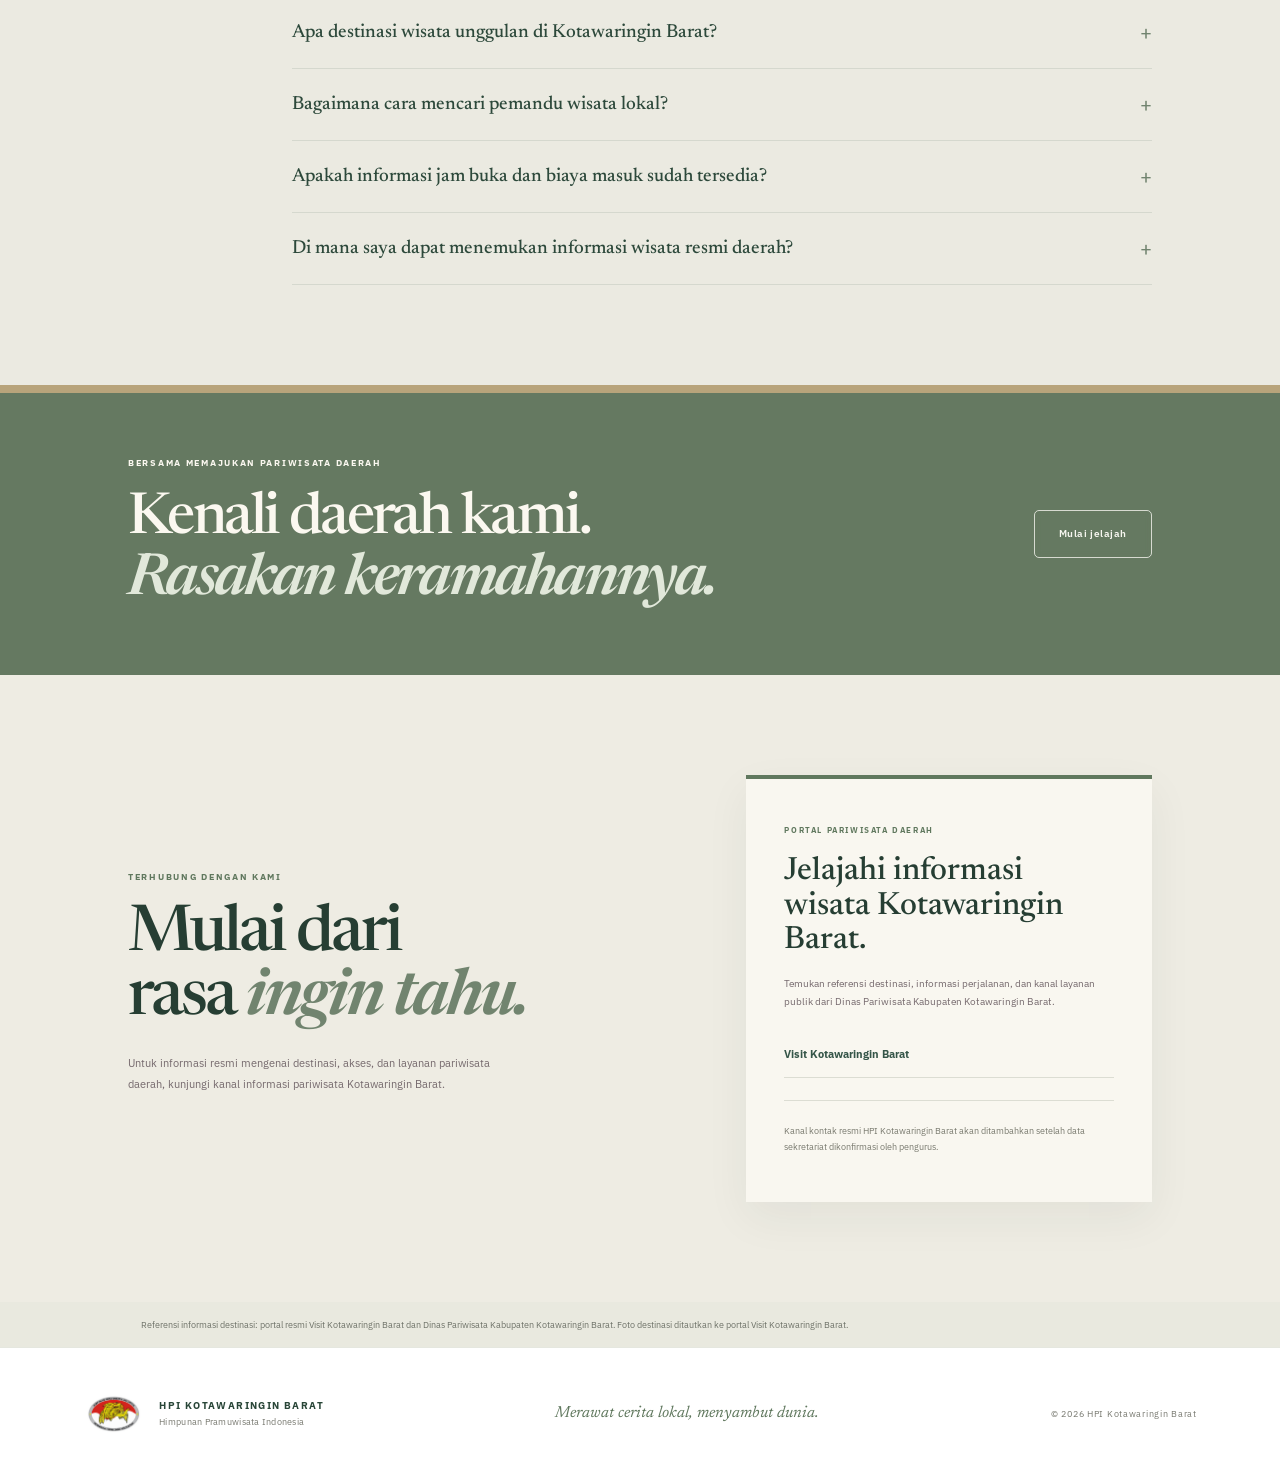
==== commit 49b0936f: "a11y: add keyboard skip navigation" ====
--- a/index.html
+++ b/index.html
@@ -14,9 +14,10 @@
   <link rel="preconnect" href="https://fonts.gstatic.com" crossorigin>
   <link rel="preconnect" href="https://web.visitkotawaringinbarat.id">
   <link href="https://fonts.googleapis.com/css2?family=IBM+Plex+Sans:wght@400;500;600;700&family=Newsreader:opsz,wght@6..72,400;6..72,500;6..72,600;6..72,700&display=swap" rel="stylesheet">
-  <link rel="stylesheet" href="assets/css/style.css?v=20261126-site-batik-background-23">
+  <link rel="stylesheet" href="assets/css/style.css?v=20261127-batik-balance-27">
 </head>
 <body>
+  <a class="skip-link" href="#main-content">Lewati ke konten utama</a>
   <div class="announcement">Ruang informasi pramuwisata dan wisata lokal · Kotawaringin Barat</div>
   <header class="site-header">
     <a class="brand" href="index.html" aria-label="HPI Kotawaringin Barat, beranda">
@@ -33,7 +34,7 @@
     </nav>
   </header>
 
-  <main>
+  <main id="main-content">
     <section class="hero" id="beranda">
       <div class="hero-content">
         <p class="eyebrow light">HPI KOTAWARINGIN BARAT · CATATAN WILAYAH</p>
--- a/assets/css/style.css
+++ b/assets/css/style.css
@@ -1922,3 +1922,61 @@
 @media(max-width:680px){
   body{background-attachment:scroll}
 }
+
+
+/* MOBILE BATIK BACKGROUND — preserve full pattern scale and improve visibility. */
+@media(max-width:680px){
+  body{
+    background-color:#FAF7F5!important;
+    background-image:
+      linear-gradient(rgba(250,247,245,.76),rgba(250,247,245,.76)),
+      url("/HPI-Kotawaringin-barat/assets/file_00000000fb348211b4c1a53e69a78172.png")!important;
+    background-repeat:repeat-y!important;
+    background-position:center top!important;
+    background-size:100% auto!important;
+    background-attachment:scroll!important;
+  }
+}
+
+
+/* MOBILE FIXED BATIK LAYER — keep the pattern stationary while scrolling. */
+@media(max-width:680px){
+  html,body{min-height:100%}
+  body{
+    position:relative;
+    isolation:isolate;
+    background-image:none!important;
+    background-color:transparent!important;
+  }
+  body::before{
+    content:"";
+    position:fixed;
+    inset:0;
+    z-index:-1;
+    pointer-events:none;
+    background-color:#FAF7F5;
+    background-image:
+      linear-gradient(rgba(250,247,245,.76),rgba(250,247,245,.76)),
+      url("/HPI-Kotawaringin-barat/assets/file_00000000fb348211b4c1a53e69a78172.png");
+    background-repeat:repeat-y;
+    background-position:center top;
+    background-size:100% auto;
+    transform:translateZ(0);
+    will-change:transform;
+  }
+}
+
+
+/* BATIK BACKGROUND CONTRAST — keep the same motif, soften it behind page text. */
+body{
+  background-image:
+    linear-gradient(rgba(250,247,245,.84),rgba(250,247,245,.84)),
+    url("/HPI-Kotawaringin-barat/assets/file_00000000fb348211b4c1a53e69a78172.png")!important;
+}
+@media(max-width:680px){
+  body::before{
+    background-image:
+      linear-gradient(rgba(250,247,245,.84),rgba(250,247,245,.84)),
+      url("/HPI-Kotawaringin-barat/assets/file_00000000fb348211b4c1a53e69a78172.png")!important;
+  }
+}
